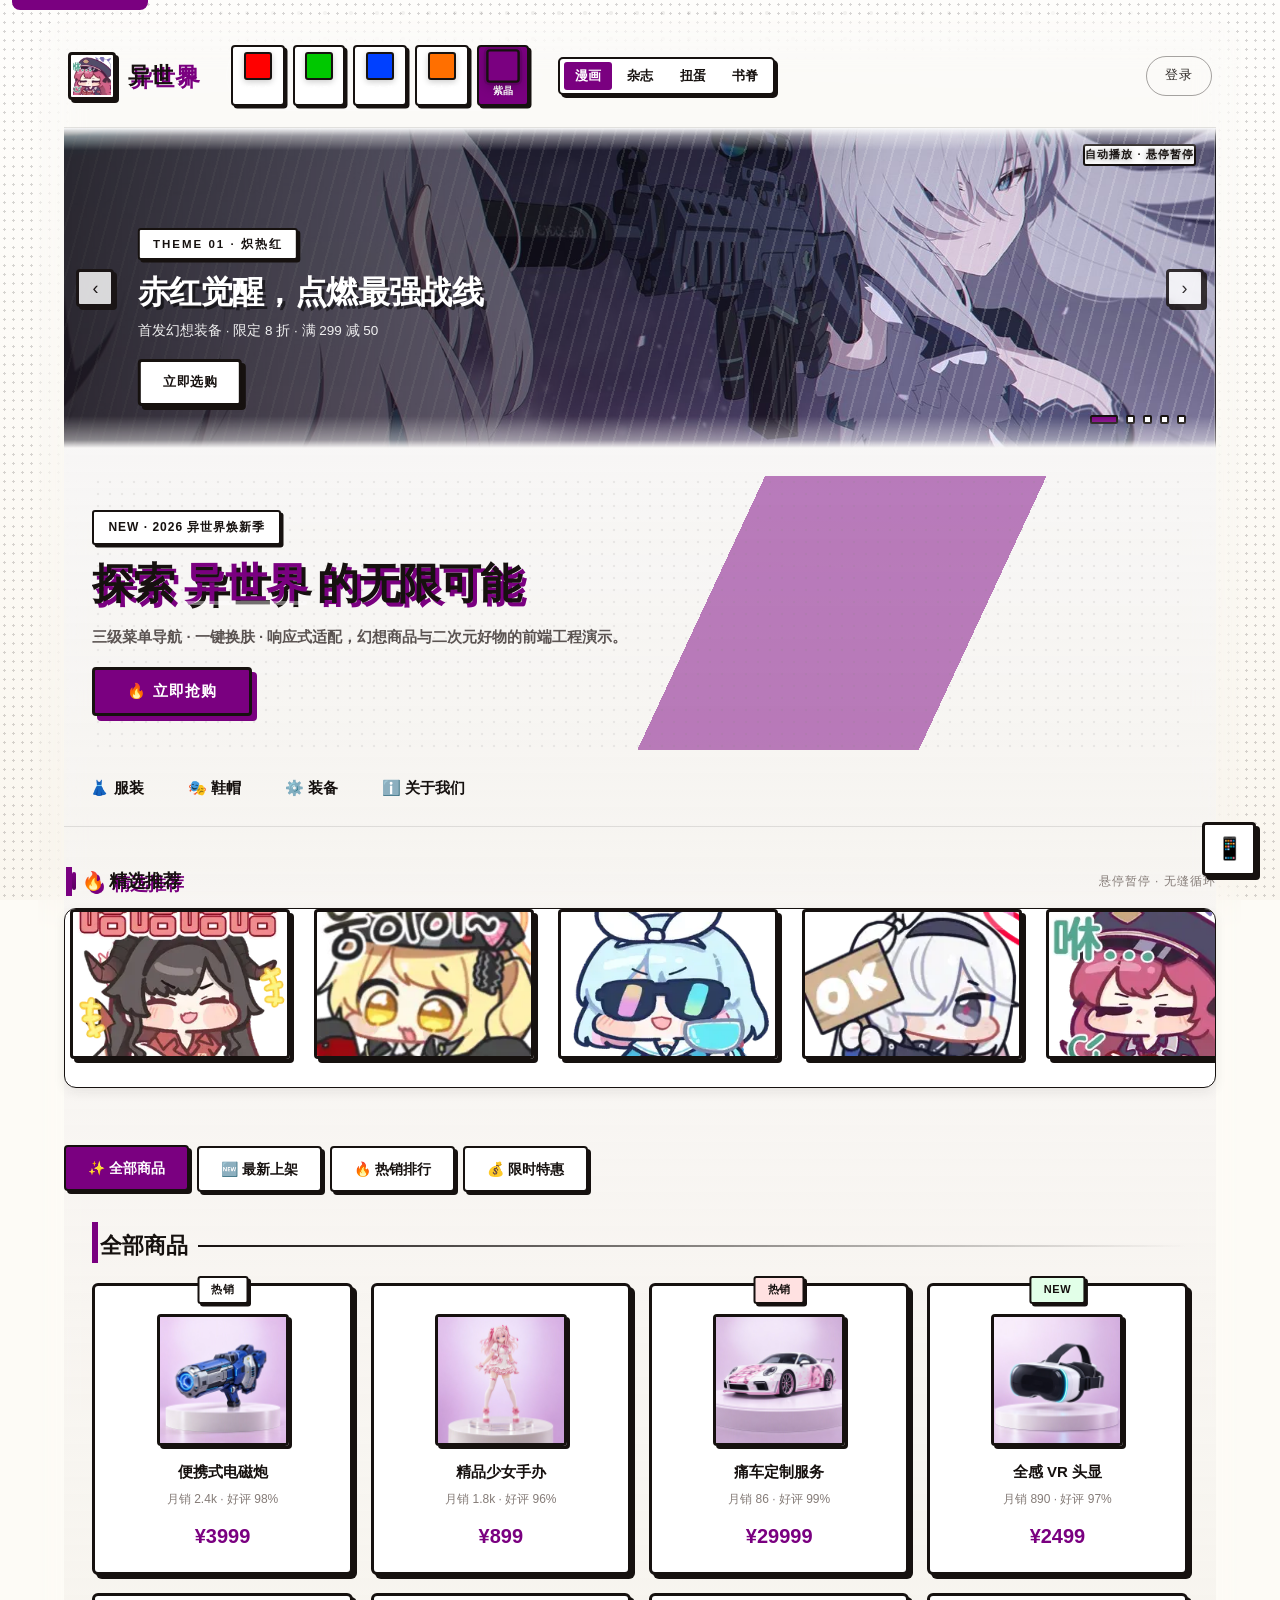
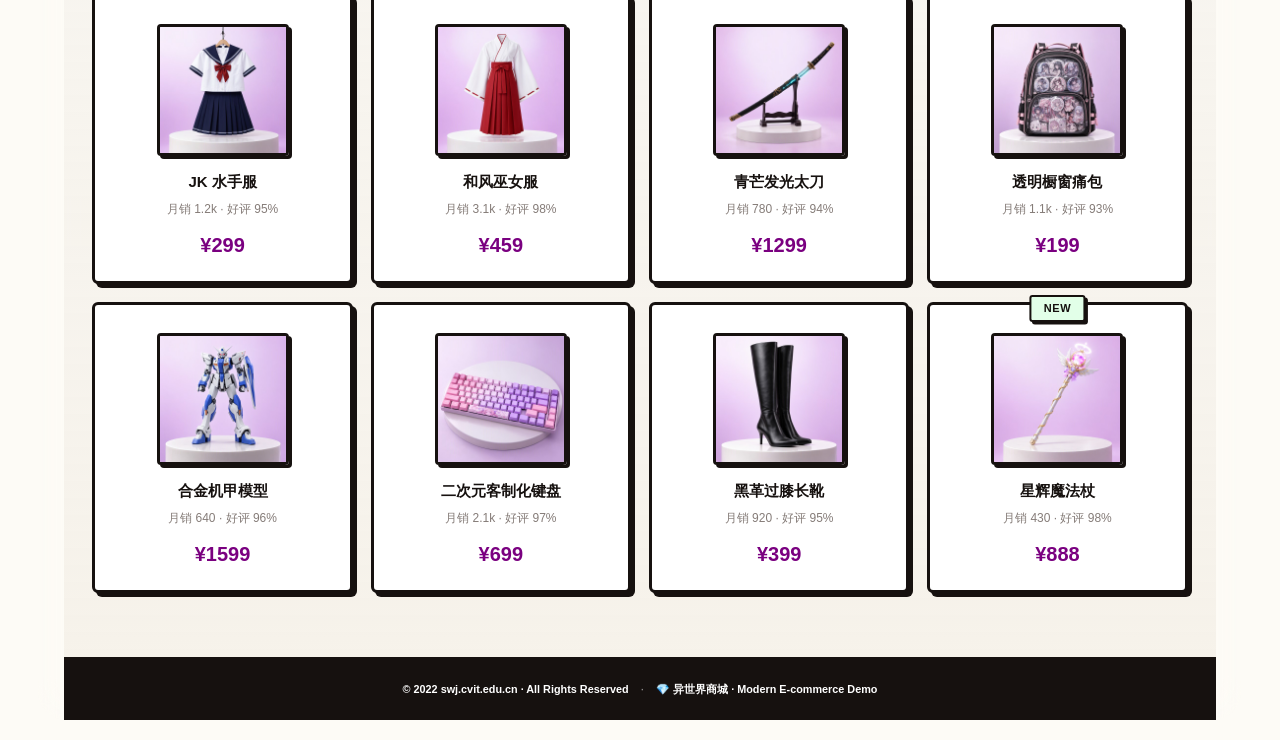
==== index.html @ fafec06d "fix: HTML 缓存导致改了 CSS 也看不到变化 + 书脊文字被 text-fill-color 压成白色 两个问题叠在一起，表现为「刷新了没有任何变化」：  1) 缓存：StaticFiles" ====
<!DOCTYPE html>
<html lang="zh-CN">
<head>
    <meta charset="UTF-8">
    <meta name="viewport" content="width=device-width, initial-scale=1.0">
    <meta name="description" content="异世界商城 — 二次元幻想装备、手办周边与数码好物一站式浏览，支持一键换肤">
    <title>异世界商城 MODERN · 主题演示</title>
    <link rel="icon" href="favicon.svg" type="image/svg+xml">
    <link rel="stylesheet" href="css/style.css?v=20261104j">
    <link rel="stylesheet" href="css/modal.css?v=20261104j">
    <link rel="stylesheet" href="css/orders.css?v=1">
    <link rel="stylesheet" href="css/banner.css?v=20261104j">
    <!-- 三套并行视觉风格（通过 body.visual-* 切换，互不干扰） -->
    <link rel="stylesheet" href="css/visual-manga.css?v=20261104j">
    <!-- 增量层：消解分层，把各区块铺进同一张连续画布 -->
    <link rel="stylesheet" href="css/visual-flow.css?v=20261104j">
    <!-- 第四套：编辑排版·打破网格（须在通用层之后，自行接管编排） -->
    <link rel="stylesheet" href="css/visual-editorial.css?v=20261104j">
    <!-- 第五套：扭蛋商店（塑料+金属材质，最后加载） -->
    <link rel="stylesheet" href="css/visual-gacha.css?v=20261104j">
    <link rel="stylesheet" href="css/visual-spine.css?v=20261104j">
</head>
<body class="visual-manga">

    <a class="skip-link" href="#mainContent">跳到主要内容</a>


    <div class="bg-decor">
        <span class="blob blob-1"></span>
        <span class="blob blob-2"></span>
        <span class="blob blob-3"></span>
    </div>

    <div class="container" id="mainContainer">
        <header class="header">
            <div class="brand">
                <img class="logo" src="img/purple.webp" alt="商城 Logo" width="48" height="48" loading="eager">
                <span class="brand-name">异世<span class="brand-accent">界</span></span>
            </div>
            <nav aria-label="主题切换">
                <ul class="theme-tabs" role="tablist">
                    <li class="theme-tab" data-theme="red"    data-logo="red.webp"    title="红色主题" role="tab" aria-selected="false"><span class="swatch red" aria-hidden="true"></span><span class="label">炽热红</span></li>
                    <li class="theme-tab" data-theme="green"  data-logo="green.webp"  title="绿色主题" role="tab" aria-selected="false"><span class="swatch green" aria-hidden="true"></span><span class="label">森绿</span></li>
                    <li class="theme-tab" data-theme="blue"   data-logo="blue.webp"   title="蓝色主题" role="tab" aria-selected="false"><span class="swatch blue" aria-hidden="true"></span><span class="label">深空蓝</span></li>
                    <li class="theme-tab" data-theme="orange" data-logo="orange.webp" title="橙色主题" role="tab" aria-selected="false"><span class="swatch orange" aria-hidden="true"></span><span class="label">活力橙</span></li>
                    <li class="theme-tab active" data-theme="purple" data-logo="purple.webp" title="紫色主题" role="tab" aria-selected="true"><span class="swatch purple" aria-hidden="true"></span><span class="label">紫晶</span></li>
                </ul>
            </nav>
            <!-- 视觉风格切换（漫画 / 和风 / 手帐 / 编辑排版） -->
            <div class="visual-switch" role="group" aria-label="视觉风格切换">
                <button type="button" class="visual-btn active" data-visual="manga" title="漫画分镜风格">漫画</button>
                <button type="button" class="visual-btn" data-visual="editorial" title="编辑排版·打破网格风格">杂志</button>
                <button type="button" class="visual-btn" data-visual="gacha" title="扭蛋商店风格">扭蛋</button>
                <button type="button" class="visual-btn" data-visual="spine" title="书脊长卷 · 结构排版风格">书脊</button>
            </div>
            <!-- 账户区：未登录显示「登录」，登录后显示用户名 + 登出 -->
            <div class="user-area" id="userArea">
                <a href="login.html" class="user-entry" id="userEntry">登录</a>
            </div>
        </header>



        <main class="main-content" id="mainContent">

        <!-- 主题 Banner 轮播（位于主导航上方） -->
        <section class="banner-carousel" id="bannerCarousel" aria-roledescription="carousel"
                 aria-label="主题推荐轮播" tabindex="0">
            <div class="banner-viewport">
                <ul class="banner-track" id="bannerTrack">
                    <li class="banner-slide" data-color="#e11d48">
                        <img class="banner-img" src="img/banner-red.jpg" alt="炽热红主题推荐" fetchpriority="high" decoding="sync">
                        <div class="banner-copy">
                            <span class="banner-tag">THEME 01 · 炽热红</span>
                            <h2 class="banner-title">赤红觉醒，点燃最强战线</h2>
                            <p class="banner-text">首发幻想装备 · 限定 8 折 · 满 299 减 50</p>
                            <a class="banner-cta" href="#productArea">立即选购</a>
                        </div>
                    </li>
                    <li class="banner-slide" data-color="#16a34a">
                        <img class="banner-img" src="img/banner-green.jpg" alt="森绿主题推荐">
                        <div class="banner-copy">
                            <span class="banner-tag">THEME 02 · 森绿</span>
                            <h2 class="banner-title">森之契约，与精灵共赴秘境</h2>
                            <p class="banner-text">和风衣装与精灵长弓 · 低至 7 折</p>
                            <a class="banner-cta" href="#productArea">立即选购</a>
                        </div>
                    </li>
                    <li class="banner-slide" data-color="#2563eb">
                        <img class="banner-img" src="img/banner-blue.jpg" alt="深空蓝主题推荐">
                        <div class="banner-copy">
                            <span class="banner-tag">THEME 03 · 深空蓝</span>
                            <h2 class="banner-title">深空跃迁，装备你的第一台电磁炮</h2>
                            <p class="banner-text">科幻装备 / 全息终端 · 满 1000 减 100</p>
                            <a class="banner-cta" href="#productArea">立即选购</a>
                        </div>
                    </li>
                    <li class="banner-slide" data-color="#ea580c">
                        <img class="banner-img" src="img/banner-orange.jpg" alt="活力橙主题推荐">
                        <div class="banner-copy">
                            <span class="banner-tag">THEME 04 · 活力橙</span>
                            <h2 class="banner-title">橙光突袭，疾风战靴已就位</h2>
                            <p class="banner-text">战靴与配饰第二件半价 · 会员再享 9 折</p>
                            <a class="banner-cta" href="#productArea">立即选购</a>
                        </div>
                    </li>
                    <li class="banner-slide" data-color="#7c3aed">
                        <img class="banner-img" src="img/banner-purple.jpg" alt="紫晶主题推荐">
                        <div class="banner-copy">
                            <span class="banner-tag">THEME 05 · 紫晶</span>
                            <h2 class="banner-title">紫晶结界，夜行者的终极收藏</h2>
                            <p class="banner-text">限定手办与痛车 · 会员 9 折 · 积分翻倍</p>
                            <a class="banner-cta" href="#productArea">立即选购</a>
                        </div>
                    </li>
                </ul>
            </div>
            <button class="banner-arrow banner-prev" type="button" aria-label="上一张">‹</button>
            <button class="banner-arrow banner-next" type="button" aria-label="下一张">›</button>
            <div class="banner-dots" id="bannerDots" role="tablist" aria-label="选择轮播图"></div>
            <div class="banner-hint">自动播放 · 悬停暂停</div>
        </section>
            <section class="hero">
                <div class="hero-inner">
                    <p class="hero-tag">NEW · 2026 异世界焕新季</p>
                    <h1 class="hero-title">探索 <span class="hero-highlight">异世界</span> 的无限可能</h1>
                    <p class="hero-desc">三级菜单导航 · 一键换肤 · 响应式适配，幻想商品与二次元好物的前端工程演示。</p>
                    <button id="heroBuyBtn" class="hero-cta">🔥 立即抢购</button>
                </div>
                <div class="hero-orb" aria-hidden="true"></div>
            </section>

        <nav class="nav" aria-label="主导航">
            <button class="hamburger" aria-label="打开菜单" aria-expanded="false">
                <span></span><span></span><span></span>
            </button>
            <ul class="nav-menu">
                <li class="nav-item"><a href="#" class="nav-link">👗 服装</a>
                    <ul class="submenu">
                        <li class="has-sub"><a href="#">制服</a>
                            <ul class="submenu submenu-level2">
                                <li><a href="#">水手服</a></li>
                                <li><a href="#">巫女服</a></li>
                                <li><a href="#">女仆装</a></li>
                            </ul>
                        </li>
                        <li class="has-sub"><a href="#">和风</a>
                            <ul class="submenu submenu-level2">
                                <li><a href="#">羽织</a></li>
                                <li><a href="#">袴</a></li>
                                <li><a href="#">浴衣</a></li>
                            </ul>
                        </li>
                        <li><a href="#">幻想衣装</a></li>
                    </ul>
                </li>
                <li class="nav-item"><a href="#" class="nav-link">🎭 鞋帽</a>
                    <ul class="submenu">
                        <li class="has-sub"><a href="#">战靴</a>
                            <ul class="submenu submenu-level2">
                                <li><a href="#">过膝长靴</a></li>
                                <li><a href="#">机装靴</a></li>
                                <li><a href="#">木屐</a></li>
                            </ul>
                        </li>
                        <li class="has-sub"><a href="#">面具</a>
                            <ul class="submenu submenu-level2">
                                <li><a href="#">狐狸面具</a></li>
                                <li><a href="#">鬼面</a></li>
                            </ul>
                        </li>
                        <li><a href="#">发饰</a></li>
                    </ul>
                </li>
                <li class="nav-item"><a href="#" class="nav-link">⚙️ 装备</a>
                    <ul class="submenu">
                        <li class="has-sub"><a href="#">战斗装备</a>
                            <ul class="submenu submenu-level2">
                                <li><a href="#">电磁炮</a></li>
                                <li><a href="#">能量光剑</a></li>
                                <li><a href="#">魔法杖</a></li>
                            </ul>
                        </li>
                        <li><a href="#">终端设备</a></li>
                        <li><a href="#">收藏周边</a></li>
                    </ul>
                </li>
                <li class="nav-item"><a href="#" class="nav-link" id="aboutLink">ℹ️ 关于我们</a></li>
            </ul>
        </nav>

            <!-- 图片走马灯（水平无缝滚动 · 支持换肤变量） -->
            <section class="carousel-section" aria-label="精选推荐">
                <div class="carousel-header">
                    <h2 class="carousel-title">🔥 精选推荐</h2>
                    <div class="carousel-hint">悬停暂停 · 无缝循环</div>
                </div>
                <div class="carousel-window" id="carouselWindow">
                    <ul id="carouselList">
                        <li><img src="img/red.webp" alt="炽热红主题"></li>
                        <li><img src="img/green.webp" alt="森绿主题"></li>
                        <li><img src="img/blue.webp" alt="深空蓝主题"></li>
                        <li><img src="img/orange.webp" alt="活力橙主题"></li>
                        <li><img src="img/purple.webp" alt="紫晶主题"></li>
                    </ul>
                </div>
            </section>

            <section class="filter-bar" id="productArea" aria-label="商品筛选">
                <ul class="content-tabs" role="tablist">
                    <li class="content-tab active" data-tab="all"      role="tab" aria-selected="true">✨ 全部商品</li>
                    <li class="content-tab" data-tab="newest"  role="tab" aria-selected="false">🆕 最新上架</li>
                    <li class="content-tab" data-tab="hot"     role="tab" aria-selected="false">🔥 热销排行</li>
                    <li class="content-tab" data-tab="sale"     role="tab" aria-selected="false">💰 限时特惠</li>
                </ul>
            </section>

            <ul class="content-panels">
                <li class="content-panel active" data-tab="all">
                    <h2>全部商品</h2>
                    <ul class="product-list">
                        <li class="product-item" data-cat="digital">
                            <span class="product-badge">热销</span>
                            <figure class="product-img"><img src="img/products/railgun.jpg" alt="便携式电磁炮" loading="lazy"></figure>
                            <h3 class="product-name">便携式电磁炮</h3>
                            <p class="product-meta">月销 2.4k · 好评 98%</p>
                            <p class="product-price"><data value="3999">¥3999</data></p>
                        </li>
                        <li class="product-item" data-cat="digital">
                            <figure class="product-img"><img src="img/products/figure.jpg" alt="精品少女手办" loading="lazy"></figure>
                            <h3 class="product-name">精品少女手办</h3>
                            <p class="product-meta">月销 1.8k · 好评 96%</p>
                            <p class="product-price"><data value="899">¥899</data></p>
                        </li>
                        <li class="product-item" data-cat="digital">
                            <span class="product-badge hot">热销</span>
                            <figure class="product-img"><img src="img/products/itasha.jpg" alt="痛车定制" loading="lazy"></figure>
                            <h3 class="product-name">痛车定制服务</h3>
                            <p class="product-meta">月销 86 · 好评 99%</p>
                            <p class="product-price"><data value="29999">¥29999</data></p>
                        </li>
                        <li class="product-item" data-cat="digital">
                            <span class="product-badge new">NEW</span>
                            <figure class="product-img"><img src="img/products/vr_headset.jpg" alt="全感VR头显" loading="lazy"></figure>
                            <h3 class="product-name">全感 VR 头显</h3>
                            <p class="product-meta">月销 890 · 好评 97%</p>
                            <p class="product-price"><data value="2499">¥2499</data></p>
                        </li>
                        <li class="product-item" data-cat="clothes">
                            <figure class="product-img"><img src="img/products/jk_uniform.jpg" alt="JK水手服" loading="lazy"></figure>
                            <h3 class="product-name">JK 水手服</h3>
                            <p class="product-meta">月销 1.2k · 好评 95%</p>
                            <p class="product-price"><data value="299">¥299</data></p>
                        </li>
                        <li class="product-item" data-cat="clothes">
                            <figure class="product-img"><img src="img/products/miko_outfit.jpg" alt="和风巫女服" loading="lazy"></figure>
                            <h3 class="product-name">和风巫女服</h3>
                            <p class="product-meta">月销 3.1k · 好评 98%</p>
                            <p class="product-price"><data value="459">¥459</data></p>
                        </li>
                        <li class="product-item" data-cat="digital">
                            <figure class="product-img"><img src="img/products/katana.jpg" alt="青芒发光太刀" loading="lazy"></figure>
                            <h3 class="product-name">青芒发光太刀</h3>
                            <p class="product-meta">月销 780 · 好评 94%</p>
                            <p class="product-price"><data value="1299">¥1299</data></p>
                        </li>
                        <li class="product-item" data-cat="clothes">
                            <figure class="product-img"><img src="img/products/itabag.jpg" alt="透明橱窗痛包" loading="lazy"></figure>
                            <h3 class="product-name">透明橱窗痛包</h3>
                            <p class="product-meta">月销 1.1k · 好评 93%</p>
                            <p class="product-price"><data value="199">¥199</data></p>
                        </li>
                        <li class="product-item" data-cat="digital">
                            <figure class="product-img"><img src="img/products/mecha.jpg" alt="合金机甲模型" loading="lazy"></figure>
                            <h3 class="product-name">合金机甲模型</h3>
                            <p class="product-meta">月销 640 · 好评 96%</p>
                            <p class="product-price"><data value="1599">¥1599</data></p>
                        </li>
                        <li class="product-item" data-cat="digital">
                            <figure class="product-img"><img src="img/products/keyboard.jpg" alt="二次元客制化键盘" loading="lazy"></figure>
                            <h3 class="product-name">二次元客制化键盘</h3>
                            <p class="product-meta">月销 2.1k · 好评 97%</p>
                            <p class="product-price"><data value="699">¥699</data></p>
                        </li>
                        <li class="product-item" data-cat="shoes">
                            <figure class="product-img"><img src="img/products/knee_boots.jpg" alt="黑革过膝长靴" loading="lazy"></figure>
                            <h3 class="product-name">黑革过膝长靴</h3>
                            <p class="product-meta">月销 920 · 好评 95%</p>
                            <p class="product-price"><data value="399">¥399</data></p>
                        </li>
                        <li class="product-item" data-cat="digital">
                            <span class="product-badge new">NEW</span>
                            <figure class="product-img"><img src="img/products/magic_staff.jpg" alt="星辉魔法杖" loading="lazy"></figure>
                            <h3 class="product-name">星辉魔法杖</h3>
                            <p class="product-meta">月销 430 · 好评 98%</p>
                            <p class="product-price"><data value="888">¥888</data></p>
                        </li>
                    </ul>
                </li>

                <li class="content-panel" data-tab="newest">
                    <h2>🆕 最新上架</h2>
                    <ul class="product-list">
                        <li class="product-item" data-cat="digital">
                            <span class="product-badge new">NEW</span>
                            <figure class="product-img"><img src="img/products/hologram.jpg" alt="全息投影终端" loading="lazy"></figure>
                            <h3 class="product-name">全息投影终端</h3>
                            <p class="product-meta">上架 2 天</p>
                            <p class="product-price"><data value="1899">¥1899</data></p>
                        </li>
                        <li class="product-item" data-cat="digital">
                            <span class="product-badge new">NEW</span>
                            <figure class="product-img"><img src="img/products/nendoroid.jpg" alt="Q版粘土人" loading="lazy"></figure>
                            <h3 class="product-name">Q 版粘土人</h3>
                            <p class="product-meta">上架 3 天</p>
                            <p class="product-price"><data value="459">¥459</data></p>
                        </li>
                        <li class="product-item" data-cat="digital">
                            <span class="product-badge new">NEW</span>
                            <figure class="product-img"><img src="img/products/drone.jpg" alt="侦察无人机" loading="lazy"></figure>
                            <h3 class="product-name">侦察无人机</h3>
                            <p class="product-meta">上架 5 天</p>
                            <p class="product-price"><data value="2199">¥2199</data></p>
                        </li>
                        <li class="product-item" data-cat="clothes">
                            <span class="product-badge new">NEW</span>
                            <figure class="product-img"><img src="img/products/cosplay_cape.jpg" alt="夜行者奇幻披风" loading="lazy"></figure>
                            <h3 class="product-name">夜行者奇幻披风</h3>
                            <p class="product-meta">上架 1 周</p>
                            <p class="product-price"><data value="529">¥529</data></p>
                        </li>
                    </ul>
                </li>

                <li class="content-panel" data-tab="hot">
                    <h2>🔥 热销排行</h2>
                    <ul class="product-list">
                        <li class="product-item rank-1" data-cat="digital">
                            <span class="rank-badge">🥇</span>
                            <figure class="product-img"><img src="img/products/cat_earphone.jpg" alt="猫耳降噪耳机" loading="lazy"></figure>
                            <h3 class="product-name">猫耳降噪耳机</h3>
                            <p class="product-meta">月销 5.6k</p>
                            <p class="product-price"><data value="499">¥499</data></p>
                        </li>
                        <li class="product-item rank-2" data-cat="digital">
                            <span class="rank-badge">🥈</span>
                            <figure class="product-img"><img src="img/products/light_saber.jpg" alt="能量光剑" loading="lazy"></figure>
                            <h3 class="product-name">能量光剑</h3>
                            <p class="product-meta">月销 3.1k</p>
                            <p class="product-price"><data value="1099">¥1099</data></p>
                        </li>
                        <li class="product-item rank-3" data-cat="clothes">
                            <span class="rank-badge">🥉</span>
                            <figure class="product-img"><img src="img/products/maid_outfit.jpg" alt="经典女仆装" loading="lazy"></figure>
                            <h3 class="product-name">经典女仆装</h3>
                            <p class="product-meta">月销 2.4k</p>
                            <p class="product-price"><data value="329">¥329</data></p>
                        </li>
                    </ul>
                </li>

                <li class="content-panel" data-tab="sale">
                    <h2>💰 限时特惠</h2>
                    <ul class="product-list">
                        <li class="product-item on-sale" data-cat="clothes">
                            <span class="product-badge sale">−40%</span>
                            <figure class="product-img"><img src="img/products/haori.jpg" alt="樱花纹和风羽织" loading="lazy"></figure>
                            <h3 class="product-name">樱花纹和风羽织</h3>
                            <p class="product-meta">原价 ¥518</p>
                            <p class="product-price"><data value="299">¥299</data></p>
                        </li>
                        <li class="product-item on-sale" data-cat="shoes">
                            <span class="product-badge sale">−50%</span>
                            <figure class="product-img"><img src="img/products/fox_mask.jpg" alt="朱纹狐狸面具" loading="lazy"></figure>
                            <h3 class="product-name">朱纹狐狸面具</h3>
                            <p class="product-meta">原价 ¥258</p>
                            <p class="product-price"><data value="129">¥129</data></p>
                        </li>
                        <li class="product-item on-sale" data-cat="digital">
                            <span class="product-badge sale">−32%</span>
                            <figure class="product-img"><img src="img/products/plush.jpg" alt="狐耳毛绒玩偶" loading="lazy"></figure>
                            <h3 class="product-name">狐耳毛绒玩偶</h3>
                            <p class="product-meta">原价 ¥88</p>
                            <p class="product-price"><data value="59">¥59</data></p>
                        </li>
                        <li class="product-item on-sale" data-cat="digital">
                            <span class="product-badge sale">−38%</span>
                            <figure class="product-img"><img src="img/products/retro_console.jpg" alt="像素复古掌机" loading="lazy"></figure>
                            <h3 class="product-name">像素复古掌机</h3>
                            <p class="product-meta">原价 ¥1288</p>
                            <p class="product-price"><data value="799">¥799</data></p>
                        </li>
                    </ul>
                </li>
            </ul>
        </main>

        <footer class="footer">
            <div class="footer-inner">
                <small>© 2022 swj.cvit.edu.cn · All Rights Reserved</small>
                <span class="footer-divider">·</span>
                <small>💎 异世界商城 · Modern E-commerce Demo</small>
            </div>
        </footer>
    </div>

    <button id="debugToggle" title="切换竖屏调试" aria-label="切换竖屏">📱</button>

    <!-- 1. 主题切换确认 -->
    <div id="modal-mask-theme" class="modal-mask">
        <div class="modal">
            <div class="modal-head">
                <h3 class="modal-title">主题切换</h3>
                <button class="close-btn" data-fixed-text="×">×</button>
            </div>
            <div class="modal-content">
                <p>即将切换到 <strong id="themeNameLabel"></strong> 主题，确定继续吗？</p>
            </div>
            <div class="modal-footer">
                <button class="btn-cancel">取消</button>
                <button class="btn-confirm">确认切换</button>
            </div>
        </div>
    </div>

    <!-- 2. 走马灯大图预览 -->
    <div id="modal-mask-preview" class="modal-mask">
        <div class="modal large">
            <div class="modal-head">
                <h3 class="modal-title">图片预览</h3>
                <button class="close-btn" data-fixed-text="×">×</button>
            </div>
            <div class="modal-content">
                <img id="previewImg" class="preview-img" alt="预览">
            </div>
            <div class="modal-footer">
                <button class="btn-confirm">关闭</button>
            </div>
        </div>
    </div>

    <!-- 3. 联系我们表单 -->
    <div id="modal-mask-contact" class="modal-mask">
        <div class="modal">
            <div class="modal-head">
                <h3 class="modal-title">联系我们</h3>
                <button class="close-btn" data-fixed-text="×">×</button>
            </div>
            <div class="modal-content">
                <label>姓名
                    <input type="text" id="contactName" placeholder="请输入您的姓名" required>
                </label>
                <label>邮箱
                    <input type="email" id="contactEmail" placeholder="example@email.com" required>
                </label>
                <label>留言
                    <textarea id="contactMsg" placeholder="请描述您的需求或问题..." required></textarea>
                </label>
            </div>
            <div class="modal-footer">
                <button class="btn-cancel">取消</button>
                <button class="btn-confirm">提交留言</button>
            </div>
        </div>
    </div>

    <!-- 4. Hero 立即抢购结算 -->
    <div id="modal-mask-checkout" class="modal-mask">
        <div class="modal checkout-modal">
            <div class="modal-head">
                <h3 class="modal-title">结算</h3>
                <button class="close-btn" data-fixed-text="×">×</button>
            </div>
            <div class="modal-content">
                <!-- 结算商品（由 JS 填入） -->
                <div class="ck-item" id="ckItem">
                    <img id="ckItemImg" src="" alt="" width="72" height="72">
                    <div class="ck-item-info">
                        <span class="ck-item-name" id="ckItemName">请选择商品</span>
                        <span class="ck-item-price" id="ckItemPrice"></span>
                    </div>
                </div>

                <label>购买数量
                    <span class="qty-row">
                        <button type="button" class="qty-btn" id="qtyMinus" aria-label="减少数量">−</button>
                        <input type="number" id="ckQty" value="1" min="1" max="99" inputmode="numeric">
                        <button type="button" class="qty-btn" id="qtyPlus" aria-label="增加数量">+</button>
                    </span>
                </label>
                <label>收货地址
                    <input type="text" id="ckAddr" placeholder="请填写完整收货地址" required maxlength="200">
                </label>
                <label>联系电话
                    <input type="tel" id="ckPhone" placeholder="请输入手机号码" required maxlength="30">
                </label>

                <div class="ck-total">
                    <span>合计</span>
                    <strong id="ckTotal">¥0</strong>
                </div>
                <p class="ck-error" id="ckError" role="alert" aria-live="polite"></p>
            </div>
            <div class="modal-footer">
                <button class="btn-cancel">取消</button>
                <button class="btn-confirm" id="ckSubmit">提交订单</button>
            </div>
        </div>
    </div>

    <script src="js/mulModal.base.js?v=20261104j"></script>
    <script src="js/banner-carousel.js?v=20261104j"></script>
    <script src="js/orders.js?v=1" defer></script>
    <script src="js/main.js?v=20261104j" defer></script>

</body>
</html>
---- css/style.css ----
*, *::before, *::after {
    margin: 0;
    padding: 0;
    box-sizing: border-box;
}

:root {
    --theme-color: #7A0080;
    --theme-color-dark: #5a0060;
    --theme-color-light: #a039a6;
    --theme-color-glow: rgba(122, 0, 128, 0.45);

    --radius-xs: 4px;
    --radius-sm: 8px;
    --radius-md: 12px;
    --radius-lg: 18px;
    --radius-xl: 28px;
    --radius-pill: 999px;

    --shadow-xs: 0 1px 3px rgba(0, 0, 0, 0.06);
    --shadow-sm: 0 4px 12px rgba(0, 0, 0, 0.08);
    --shadow-md: 0 8px 24px rgba(0, 0, 0, 0.12);
    --shadow-lg: 0 16px 48px rgba(0, 0, 0, 0.18);
    --shadow-xl: 0 24px 64px rgba(0, 0, 0, 0.25);
    --shadow-glow: 0 0 0 3px rgba(255, 255, 255, 0.9), 0 6px 20px rgba(0, 0, 0, 0.35);

    --ease-out: cubic-bezier(0.22, 1, 0.36, 1);
    --ease-bounce: cubic-bezier(0.34, 1.56, 0.64, 1);
    --ease-spring: cubic-bezier(0.68, -0.55, 0.265, 1.55);

    --bg-page: #eef1f8;
    --bg-card: #ffffff;
    --bg-subtle: #f5f6fc;
    --text-primary: #0f1729;
    --text-secondary: #4b5573;
    --text-muted: #8b92a5;
    --border: #e3e6ef;
    --price-color: #e11d48;
    --badge-hot: #ef4444;
    --badge-new: #22c55e;
    --badge-sale: #f97316;
}

html {
    font-size: 16px;
    scroll-behavior: smooth;
}

body {
    font-family: -apple-system, BlinkMacSystemFont, "Segoe UI", "PingFang SC",
        "Hiragino Sans GB", "Microsoft YaHei", Roboto, "Helvetica Neue", Arial, sans-serif;
    background-color: var(--bg-page);
    min-height: 100vh;
    color: var(--text-primary);
    line-height: 1.6;
    -webkit-font-smoothing: antialiased;
    -moz-osx-font-smoothing: grayscale;
    position: relative;
    overflow-x: hidden;
}

.bg-decor {
    position: fixed;
    inset: 0;
    pointer-events: none;
    z-index: 0;
    overflow: hidden;
}

.blob {
    position: absolute;
    border-radius: 50%;
    filter: blur(80px);
    opacity: 0.35;
    animation: float-blob 18s ease-in-out infinite;
}

.blob-1 {
    width: 520px;
    height: 520px;
    background: radial-gradient(circle, var(--theme-color), transparent 70%);
    top: -160px;
    left: -120px;
    animation-delay: 0s;
}

.blob-2 {
    width: 440px;
    height: 440px;
    background: radial-gradient(circle, var(--theme-color-light), transparent 70%);
    bottom: -120px;
    right: -80px;
    animation-delay: -6s;
}

.blob-3 {
    width: 320px;
    height: 320px;
    background: radial-gradient(circle, var(--theme-color-dark), transparent 70%);
    top: 45%;
    left: 50%;
    transform: translate(-50%, -50%);
    animation-delay: -12s;
}

@keyframes float-blob {
    0%, 100% { transform: translate(0, 0) scale(1); }
    33%      { transform: translate(40px, -30px) scale(1.08); }
    66%      { transform: translate(-30px, 40px) scale(0.95); }
}

::-webkit-scrollbar {
    width: 8px;
    height: 8px;
}
::-webkit-scrollbar-track {
    background: transparent;
}
::-webkit-scrollbar-thumb {
    background: rgba(0, 0, 0, 0.18);
    border-radius: var(--radius-pill);
    border: 2px solid transparent;
    background-clip: padding-box;
}
::-webkit-scrollbar-thumb:hover {
    background: rgba(0, 0, 0, 0.32);
    background-clip: padding-box;
    border: 2px solid transparent;
}

.container {
    position: relative;
    z-index: 1;
    width: min(94%, 1240px);
    margin: 20px auto;
    border-radius: var(--radius-xl);
    background-color: var(--bg-card);
    backdrop-filter: blur(20px);
    box-shadow: var(--shadow-xl);
    overflow: visible;
    min-height: calc(100vh - 40px);
    display: flex;
    flex-direction: column;
    border: 1px solid rgba(255, 255, 255, 0.6);
}

.header, .nav, .footer {
    transition: background-color 0.35s var(--ease-out);
}

.header {
    display: flex;
    justify-content: space-between;
    align-items: center;
    padding: 14px 28px;
    gap: 20px;
    background: linear-gradient(135deg, var(--theme-color) 0%, var(--theme-color-dark) 100%);
    color: white;
    box-shadow: 0 2px 20px rgba(0, 0, 0, 0.18);
    position: relative;
    z-index: 5;
    border-radius: var(--radius-xl) var(--radius-xl) 0 0;
    overflow: hidden;
}

.brand {
    display: flex;
    align-items: center;
    gap: 12px;
}

.logo {
    height: 48px;
    width: 48px;
    border-radius: var(--radius-sm);
    object-fit: cover;
    box-shadow: 0 3px 12px rgba(0, 0, 0, 0.3), inset 0 0 0 2px rgba(255, 255, 255, 0.3);
    background: #fff;
    padding: 2px;
}

.brand-name {
    font-size: 22px;
    font-weight: 800;
    letter-spacing: -0.5px;
    color: #fff;
}

.brand-accent {
    background: linear-gradient(90deg, #fff, rgba(255, 255, 255, 0.65));
    -webkit-background-clip: text;
    background-clip: text;
    -webkit-text-fill-color: transparent;
    padding-left: 2px;
}

.theme-tabs {
    list-style: none;
    display: flex;
    gap: 8px;
    align-items: center;
    padding: 4px;
    background: rgba(255, 255, 255, 0.12);
    border-radius: var(--radius-pill);
    border: 1px solid rgba(255, 255, 255, 0.18);
}

.theme-tab {
    cursor: pointer;
    display: flex;
    flex-direction: column;
    align-items: center;
    gap: 3px;
    padding: 5px 10px;
    border-radius: var(--radius-pill);
    transition: all 0.25s var(--ease-out);
    user-select: none;
}

.theme-tab .swatch {
    width: 28px;
    height: 28px;
    border: 2px solid rgba(255, 255, 255, 0.5);
    border-radius: 50%;
    transition: all 0.3s var(--ease-bounce);
    box-shadow: 0 2px 6px rgba(0, 0, 0, 0.2);
}

.theme-tab .label {
    font-size: 10px;
    color: rgba(255, 255, 255, 0.75);
    font-weight: 600;
    white-space: nowrap;
}

.theme-tab:hover {
    background: rgba(255, 255, 255, 0.15);
}

.theme-tab:hover .swatch {
    transform: scale(1.15);
}

.theme-tab.active {
    background: rgba(255, 255, 255, 0.95);
    box-shadow: 0 4px 12px rgba(0, 0, 0, 0.2);
}

.theme-tab.active .swatch {
    transform: scale(1.2);
    border-color: transparent;
    box-shadow: 0 0 0 2px rgba(0, 0, 0, 0.1), 0 3px 10px rgba(0, 0, 0, 0.25);
}

.theme-tab.active .label {
    color: var(--theme-color-dark);
}

.red    { background-color: #ff0000; }
.green  { background-color: #00c800; }
.blue   { background-color: #0040ff; }
.orange { background-color: #ff6f00; }
.purple { background-color: #7A0080; }

.nav {
    padding: 0 28px;
    background: linear-gradient(180deg, rgba(0, 0, 0, 0.04), transparent);
    backdrop-filter: blur(14px);
    border-bottom: 1px solid var(--border);
    background-color: rgba(255, 255, 255, 0.92);
    position: sticky;
    top: 0;
    z-index: 50;
}

.hamburger {
    display: none;
    background: none;
    border: none;
    cursor: pointer;
    padding: 14px 0;
    flex-direction: column;
    gap: 5px;
}

.hamburger.active {
    background: var(--theme-color-dark);
    border-radius: 12px;
    padding: 12px 14px;
    box-shadow: 0 4px 14px rgba(0, 0, 0, 0.25);
}

.hamburger span {
    display: block;
    width: 26px;
    height: 3px;
    background-color: var(--theme-color);
    border-radius: 2px;
    transition: all 0.35s var(--ease-out);
}

.hamburger.active span:nth-child(1) {
    transform: translateY(8px) rotate(45deg);
    background-color: #fff;
}
.hamburger.active span:nth-child(2) {
    opacity: 0;
}
.hamburger.active span:nth-child(3) {
    transform: translateY(-8px) rotate(-45deg);
    background-color: #fff;
}

.nav-menu {
    list-style: none;
    display: flex;
    gap: 0;
}

.nav-item {
    position: relative;
}

.nav-link {
    display: block;
    padding: 16px 22px;
    text-decoration: none;
    color: var(--text-secondary);
    font-size: 15px;
    font-weight: 600;
    transition: color 0.25s ease, background-color 0.25s ease;
    position: relative;
}

.nav-link::after {
    content: "";
    position: absolute;
    left: 50%;
    bottom: 0;
    width: 0;
    height: 3px;
    background: linear-gradient(90deg, var(--theme-color), var(--theme-color-light));
    transform: translateX(-50%);
    transition: width 0.35s var(--ease-out);
    border-radius: 3px;
}

.nav-link:hover {
    color: var(--theme-color-dark);
    background: linear-gradient(180deg, rgba(122, 0, 128, 0.05), transparent);
}

.nav-link:hover::after {
    width: 60%;
}

.submenu {
    position: absolute;
    top: 100%;
    left: 0;
    list-style: none;
    min-width: 190px;
    background: var(--bg-card);
    border-radius: var(--radius-md);
    box-shadow: var(--shadow-lg);
    opacity: 0;
    visibility: hidden;
    transform: translateY(-12px) scale(0.96);
    transition: opacity 0.3s var(--ease-out), transform 0.3s var(--ease-spring), visibility 0.3s;
    z-index: 100;
    overflow: visible;
    border: 1px solid var(--border);
    padding: 6px;
    padding-top: 10px;
}

/* 透明桥接区：跨越导航项与子菜单之间的空隙，确保鼠标移动时 hover 不断开 */
.submenu::after {
    content: "";
    position: absolute;
    top: -10px;
    left: 0;
    right: 0;
    height: 10px;
}

.submenu::before {
    content: "";
    position: absolute;
    top: -6px;
    left: 22px;
    width: 12px;
    height: 12px;
    background: var(--bg-card);
    border-left: 1px solid var(--border);
    border-top: 1px solid var(--border);
    transform: rotate(45deg);
}

.submenu li {
    position: relative;
}

.submenu li a {
    display: block;
    padding: 10px 16px;
    text-decoration: none;
    color: var(--text-secondary);
    font-size: 14px;
    font-weight: 500;
    transition: all 0.22s var(--ease-out);
    border-radius: var(--radius-sm);
    margin: 2px 0;
}

.submenu li a:hover {
    background: linear-gradient(90deg, var(--theme-color), var(--theme-color-light));
    color: #fff;
    padding-left: 22px;
    box-shadow: 0 2px 8px rgba(122, 0, 128, 0.3);
}

.has-sub > a::after {
    content: "›";
    float: right;
    font-size: 16px;
    opacity: 0.6;
    line-height: 1;
    transition: transform 0.25s ease;
}

.nav-item:hover > .submenu {
    opacity: 1;
    visibility: visible;
    transform: translateY(0) scale(1);
}

.submenu .submenu-level2 {
    top: -6px;
    left: calc(100% + 8px);
    transform: translateX(-12px) scale(0.96);
}

.submenu .submenu-level2::before {
    top: 16px;
    left: -6px;
    border-left: none;
    border-top: none;
    border-right: 1px solid var(--border);
    border-bottom: 1px solid var(--border);
}

.submenu .has-sub:hover > .submenu-level2 {
    opacity: 1;
    visibility: visible;
    transform: translateX(0) scale(1);
}

.main-content {
    flex: 1;
    display: flex;
    flex-direction: column;
    background: linear-gradient(180deg, rgba(245, 246, 252, 0.5) 0%, var(--bg-subtle) 100%);
}

.hero {
    position: relative;
    padding: 48px 36px;
    margin: 28px 28px 0;
    border-radius: var(--radius-lg);
    overflow: hidden;
    background: linear-gradient(135deg,
        var(--theme-color-dark) 0%,
        var(--theme-color) 50%,
        var(--theme-color-light) 100%);
    box-shadow: 0 12px 40px var(--theme-color-glow);
    color: #fff;
    isolation: isolate;
}

.hero::before {
    content: "";
    position: absolute;
    inset: 0;
    background-image:
        radial-gradient(circle at 20% 30%, rgba(255, 255, 255, 0.15) 0%, transparent 45%),
        radial-gradient(circle at 80% 70%, rgba(255, 255, 255, 0.1) 0%, transparent 40%);
    z-index: -1;
}

.hero-inner {
    position: relative;
    z-index: 2;
    max-width: 68%;
}

.hero-tag {
    display: inline-block;
    padding: 6px 14px;
    background: rgba(255, 255, 255, 0.2);
    border-radius: var(--radius-pill);
    font-size: 12px;
    font-weight: 700;
    letter-spacing: 1px;
    margin-bottom: 14px;
    border: 1px solid rgba(255, 255, 255, 0.3);
    backdrop-filter: blur(8px);
}

.hero-title {
    font-size: clamp(26px, 4vw, 42px);
    font-weight: 800;
    line-height: 1.2;
    letter-spacing: -0.5px;
    margin-bottom: 14px;
    text-shadow: 0 2px 10px rgba(0, 0, 0, 0.15);
}

.hero-highlight {
    background: linear-gradient(90deg, #fff5a0, #ffffff);
    -webkit-background-clip: text;
    background-clip: text;
    -webkit-text-fill-color: transparent;
    position: relative;
}

.hero-highlight::after {
    content: "";
    position: absolute;
    left: 0;
    bottom: 2px;
    width: 100%;
    height: 4px;
    background: rgba(255, 255, 255, 0.4);
    border-radius: 2px;
}

.hero-desc {
    font-size: 15px;
    opacity: 0.9;
    line-height: 1.7;
}

.hero-cta {
    margin-top: 18px;
    padding: 12px 32px;
    font-size: 15px;
    font-weight: 700;
    color: #fff;
    background: linear-gradient(135deg, var(--theme-color, #7A0080), var(--theme-color-dark, #5a0060));
    border: none;
    border-radius: 50px;
    cursor: pointer;
    box-shadow: 0 4px 16px rgba(122, 0, 128, 0.35);
    transition: transform 0.2s ease, box-shadow 0.25s ease;
    letter-spacing: 1px;
}

.hero-cta:hover {
    transform: translateY(-2px);
    box-shadow: 0 8px 24px rgba(122, 0, 128, 0.45);
}

.hero-cta:active {
    transform: scale(0.96);
}

.hero-orb {
    position: absolute;
    right: -40px;
    top: 50%;
    transform: translateY(-50%);
    width: 280px;
    height: 280px;
    border-radius: 50%;
    background: radial-gradient(circle at 30% 30%, rgba(255, 255, 255, 0.4), rgba(255, 255, 255, 0.05) 60%, transparent 75%);
    box-shadow: inset 0 0 60px rgba(255, 255, 255, 0.2);
    animation: orb-pulse 4s ease-in-out infinite;
    z-index: 1;
}

@keyframes orb-pulse {
    0%, 100% { transform: translateY(-50%) scale(1); opacity: 0.8; }
    50%      { transform: translateY(-50%) scale(1.08); opacity: 1; }
}

.filter-bar {
    padding: 0 28px;
    margin-top: 24px;
}

.content-tabs {
    list-style: none;
    display: flex;
    gap: 6px;
    padding: 6px;
    background: rgba(0, 0, 0, 0.04);
    border-radius: var(--radius-pill);
    width: fit-content;
    border: 1px solid rgba(0, 0, 0, 0.06);
}

.content-tab {
    padding: 10px 22px;
    cursor: pointer;
    font-size: 14px;
    font-weight: 600;
    color: var(--text-secondary);
    border-radius: var(--radius-pill);
    transition: all 0.3s var(--ease-out);
    user-select: none;
    white-space: nowrap;
    position: relative;
}

.content-tab:hover {
    color: var(--theme-color-dark);
    background: rgba(122, 0, 128, 0.06);
}

.content-tab.active {
    color: #fff;
    background: linear-gradient(135deg, var(--theme-color), var(--theme-color-light));
    box-shadow: 0 4px 16px var(--theme-color-glow);
    transform: translateY(-1px);
}

.content-panels {
    list-style: none;
    padding: 24px 28px 36px;
    flex: 1;
}

.content-panel {
    display: none;
    animation: panel-in 0.4s var(--ease-out);
}

.content-panel.active {
    display: block;
}

@keyframes panel-in {
    from { opacity: 0; transform: translateY(14px); }
    to   { opacity: 1; transform: translateY(0); }
}

.content-panel h2 {
    font-size: 22px;
    font-weight: 700;
    color: var(--text-primary);
    margin-bottom: 20px;
    display: flex;
    align-items: center;
    gap: 10px;
}

.content-panel h2::after {
    content: "";
    flex: 1;
    height: 2px;
    background: linear-gradient(90deg, var(--border), transparent);
}

.product-list {
    list-style: none;
    display: grid;
    grid-template-columns: repeat(auto-fill, minmax(220px, 1fr));
    gap: 18px;
}

.product-item {
    position: relative;
    border-radius: var(--radius-md);
    padding: 24px 18px 20px;
    text-align: center;
    background: var(--bg-card);
    border: 1px solid var(--border);
    transition: transform 0.35s var(--ease-out), box-shadow 0.35s var(--ease-out), border-color 0.3s ease;
    cursor: pointer;
    overflow: visible;
}

.product-item::before {
    content: "";
    position: absolute;
    inset: 0;
    border-radius: inherit;
    background: linear-gradient(145deg, rgba(122, 0, 128, 0.06), transparent 50%);
    opacity: 0;
    transition: opacity 0.35s ease;
    pointer-events: none;
}

.product-item:hover {
    transform: translateY(-8px);
    box-shadow: 0 20px 48px rgba(0, 0, 0, 0.14), 0 0 0 1px var(--theme-color-light);
    border-color: transparent;
}

.product-item:hover::before {
    opacity: 1;
}

.product-item.rank-1 {
    border-color: rgba(239, 68, 68, 0.3);
    box-shadow: 0 4px 16px rgba(239, 68, 68, 0.12);
}
.product-item.rank-2 {
    border-color: rgba(148, 163, 184, 0.4);
}
.product-item.rank-3 {
    border-color: rgba(249, 115, 22, 0.3);
}

.product-item.on-sale {
    border-color: var(--badge-sale);
    background: linear-gradient(160deg, rgba(249, 115, 22, 0.05), var(--bg-card));
}

.product-badge {
    position: absolute;
    top: -10px;
    left: 50%;
    transform: translateX(-50%);
    padding: 3px 12px;
    font-size: 11px;
    font-weight: 700;
    color: #fff;
    border-radius: var(--radius-pill);
    background: var(--badge-hot);
    box-shadow: 0 3px 10px rgba(0, 0, 0, 0.2);
    letter-spacing: 0.5px;
}

.product-badge.new { background: var(--badge-new); }
.product-badge.sale { background: var(--badge-sale); }

.rank-badge {
    position: absolute;
    top: 10px;
    right: 10px;
    font-size: 22px;
    filter: drop-shadow(0 2px 4px rgba(0, 0, 0, 0.2));
}

.product-img {
    font-size: 64px;
    margin: 4px 0 14px;
    transition: transform 0.4s var(--ease-bounce);
    line-height: 1;
    display: flex;
    align-items: center;
    justify-content: center;
}

/* 二次元商品图：统一圆角 + 柔和投影，悬停时随卡片一起弹动 */
.product-img img {
    display: block;
    width: 132px;
    height: 132px;
    object-fit: cover;
    border-radius: 16px;
    box-shadow: 0 6px 18px rgba(0, 0, 0, 0.12);
    transition: box-shadow 0.35s var(--ease-out);
}

.product-item:hover .product-img img {
    box-shadow: 0 10px 26px rgba(0, 0, 0, 0.18);
}

.product-item:hover .product-img {
    transform: scale(1.08) rotate(-3deg);
}

.product-name {
    font-size: 15px;
    font-weight: 600;
    color: var(--text-primary);
    margin-bottom: 6px;
}

.product-meta {
    font-size: 12px;
    color: var(--text-muted);
    margin-bottom: 10px;
}

.product-price {
    font-size: 20px;
    font-weight: 800;
    color: var(--price-color);
}

.product-price data {
    text-decoration: none;
}

.footer {
    background: linear-gradient(135deg, var(--theme-color-dark), var(--theme-color));
    color: rgba(255, 255, 255, 0.9);
    padding: 20px 28px;
    font-size: 13px;
    text-align: center;
    border-radius: 0 0 var(--radius-xl) var(--radius-xl);
    overflow: hidden;
}

.footer-inner {
    display: flex;
    align-items: center;
    justify-content: center;
    gap: 12px;
    flex-wrap: wrap;
}

.footer-divider {
    opacity: 0.6;
}

#debugToggle {
    position: fixed;
    right: 24px;
    bottom: 24px;
    width: 54px;
    height: 54px;
    border-radius: 50%;
    border: none;
    background: linear-gradient(135deg, var(--theme-color), var(--theme-color-dark));
    color: #fff;
    font-size: 22px;
    cursor: pointer;
    box-shadow: var(--shadow-lg);
    transition: all 0.3s var(--ease-out);
    z-index: 9999;
}

#debugToggle:hover {
    transform: scale(1.1) rotate(6deg);
    box-shadow: 0 12px 32px var(--theme-color-glow);
}

#debugToggle:active {
    transform: scale(0.95);
}

body.mobile-view .container {
    max-width: 420px;
    margin: 10px auto;
    width: 96%;
    border-radius: var(--radius-lg);
}

body.mobile-view .header {
    padding: 12px 16px;
}

body.mobile-view .brand-name {
    display: none;
}

body.mobile-view .theme-tabs {
    gap: 4px;
    flex: 1;
    min-width: 0;
    padding: 3px;
}

body.mobile-view .theme-tab {
    padding: 3px 6px;
}

body.mobile-view .theme-tab .swatch {
    width: 24px;
    height: 24px;
}

body.mobile-view .theme-tab .label {
    display: none;
}

body.mobile-view .nav {
    padding: 0 16px;
    display: flex;
    flex-direction: column;
    align-items: stretch;
}

body.mobile-view .hamburger {
    display: flex;
    align-self: flex-end;
}

body.mobile-view .nav.open .nav-menu {
    display: flex;
    flex: 1;
}

body.mobile-view .nav-menu {
    display: none;
    flex-direction: column;
    background: var(--theme-color-dark);
    padding: 4px 16px 16px;
    overflow-y: auto;
}

body.mobile-view .nav-menu .nav-link {
    color: #fff;
    padding: 14px 0;
    font-size: 15px;
}

body.mobile-view .nav-menu .nav-link::after {
    background: #fff;
}

body.mobile-view .nav-menu .nav-item {
    border-bottom: 1px solid rgba(255, 255, 255, 0.15);
}

body.mobile-view .nav-menu .nav-item:last-child {
    border-bottom: none;
}

body.mobile-view .nav-menu .submenu {
    display: none;
    position: static;
    opacity: 1;
    visibility: visible;
    transform: none;
    box-shadow: none;
    min-width: 0;
    background: rgba(0, 0, 0, 0.2);
    border-radius: 0;
    border: none;
    padding: 0;
    margin: 0 -16px;
}

body.mobile-view .nav-menu .nav-item.expanded > .submenu {
    display: block;
}

body.mobile-view .nav-menu .submenu::before {
    display: none;
}

body.mobile-view .nav-menu .submenu li a {
    color: rgba(255, 255, 255, 0.85);
    padding: 12px 16px 12px 32px;
    font-size: 14px;
    background: none;
    margin: 0;
    border-radius: 0;
}

body.mobile-view .nav-menu .submenu li a:hover {
    background: rgba(255, 255, 255, 0.1);
    color: #fff;
    padding-left: 40px;
    box-shadow: none;
}

body.mobile-view .nav-menu .submenu .submenu-level2 {
    display: none;
    position: static;
    transform: none;
    background: rgba(0, 0, 0, 0.35);
    margin: 0 -16px;
}

body.mobile-view .nav-menu .has-sub.expanded > .submenu-level2 {
    display: block;
}

body.mobile-view .nav-menu .submenu .submenu-level2::before {
    display: none;
}

body.mobile-view .nav-menu .submenu .submenu-level2 li a {
    padding: 12px 16px 12px 48px;
}

body.mobile-view .nav-menu .has-sub > a::after {
    content: "▾";
    float: none;
    margin-left: 8px;
}

body.mobile-view .hero {
    padding: 28px 20px;
    margin: 16px 16px 0;
}

body.mobile-view .hero-inner {
    max-width: 100%;
}

body.mobile-view .hero-orb {
    width: 180px;
    height: 180px;
    opacity: 0.5;
    right: -30px;
}

body.mobile-view .filter-bar {
    padding: 0 16px;
}

body.mobile-view .content-tabs {
    width: 100%;
    overflow-x: auto;
    flex-wrap: nowrap;
    -webkit-overflow-scrolling: touch;
}

body.mobile-view .content-tab {
    padding: 8px 16px;
    font-size: 13px;
    flex-shrink: 0;
}

body.mobile-view .content-panels {
    padding: 20px 16px 28px;
}

body.mobile-view .product-list {
    grid-template-columns: repeat(2, 1fr);
    gap: 12px;
}

body.mobile-view .product-item {
    padding: 18px 12px 16px;
}

body.mobile-view .product-img {
    font-size: 48px;
}

body.mobile-view .product-img img {
    width: 96px;
    height: 96px;
    border-radius: 14px;
}

body.mobile-view .product-price {
    font-size: 17px;
}

@media (max-width: 768px) {
    .header {
        padding: 12px 16px;
    }

    .brand-name {
        display: none;
    }

    .theme-tabs {
        gap: 4px;
        flex: 1;
        min-width: 0;
        padding: 3px;
    }

    .theme-tab .swatch {
        width: 24px;
        height: 24px;
    }

    .theme-tab .label {
        display: none;
    }

    .nav {
        padding: 0 16px;
        display: flex;
        flex-direction: column;
        align-items: stretch;
    }

    .hamburger {
        display: flex;
        align-self: flex-end;
    }

    .nav.open .nav-menu {
        display: flex;
        flex: 1;
    }

    .nav-menu {
        display: none;
        flex-direction: column;
        background: var(--theme-color-dark);
        padding: 4px 16px 16px;
        overflow-y: auto;
    }

    .nav-menu .nav-link {
        color: #fff;
        padding: 14px 0;
    }

    .nav-menu .nav-link::after {
        background: #fff;
    }

    .nav-menu .nav-item {
        border-bottom: 1px solid rgba(255, 255, 255, 0.15);
    }

    .nav-menu .nav-menu .nav-item:last-child {
        border-bottom: none;
    }

    .nav-menu .submenu {
        display: none;
        position: static;
        opacity: 1;
        visibility: visible;
        transform: none;
        box-shadow: none;
        min-width: 0;
        background: rgba(0, 0, 0, 0.2);
        border-radius: 0;
        border: none;
        padding: 0;
        margin: 0 -16px;
    }

    .nav-menu .nav-item.expanded > .submenu {
        display: block;
    }

    .nav-menu .submenu::before {
        display: none;
    }

    .nav-menu .submenu li a {
        color: rgba(255, 255, 255, 0.85);
        padding: 12px 16px 12px 32px;
        font-size: 14px;
        background: none;
        margin: 0;
        border-radius: 0;
    }

    .nav-menu .submenu li a:hover {
        background: rgba(255, 255, 255, 0.1);
        color: #fff;
        padding-left: 40px;
        box-shadow: none;
    }

    .nav-menu .submenu .submenu-level2 {
        display: none;
        position: static;
        transform: none;
        background: rgba(0, 0, 0, 0.35);
        margin: 0 -16px;
    }

    .nav-menu .has-sub.expanded > .submenu-level2 {
        display: block;
    }

    .nav-menu .submenu .submenu-level2::before {
        display: none;
    }

    .nav-menu .submenu .submenu-level2 li a {
        padding: 12px 16px 12px 48px;
    }

    .nav-menu .has-sub > a::after {
        content: "▾";
        float: none;
        margin-left: 8px;
    }

    .hero {
        padding: 28px 20px;
        margin: 16px 16px 0;
    }

    .hero-orb {
        width: 180px;
        height: 180px;
        opacity: 0.5;
        right: -30px;
    }

    .filter-bar {
        padding: 0 16px;
    }

    .content-tabs {
        width: 100%;
        overflow-x: auto;
        flex-wrap: nowrap;
    }

    .content-tab {
        padding: 8px 16px;
        font-size: 13px;
        flex-shrink: 0;
    }

    .content-panels {
        padding: 20px 16px 28px;
    }

    .product-list {
        grid-template-columns: repeat(2, 1fr);
        gap: 12px;
    }

    .product-item {
        padding: 18px 12px 16px;
    }

    .product-img {
        font-size: 48px;
    }

    .product-img img {
        width: 104px;
        height: 104px;
        border-radius: 14px;
    }
}

/* ====== 图片走马灯（水平无缝滚动） ====== */
.carousel-section {
    padding: 0 28px;
    margin-top: 24px;
}

.carousel-header {
    display: flex;
    align-items: center;
    justify-content: space-between;
    margin-bottom: 12px;
}

.carousel-title {
    font-size: 18px;
    font-weight: 700;
    color: var(--text-primary);
    position: relative;
    padding-left: 14px;
}

.carousel-title::before {
    content: "";
    position: absolute;
    left: 0;
    top: 50%;
    transform: translateY(-50%);
    width: 4px;
    height: 18px;
    border-radius: 2px;
    background: linear-gradient(180deg, var(--theme-color), var(--theme-color-dark));
}

.carousel-hint {
    font-size: 12px;
    color: var(--text-muted);
    letter-spacing: 1px;
}

.carousel-window {
    width: 100%;
    height: 180px;
    overflow: hidden;
    border-radius: var(--radius-md);
    border: 1px solid var(--border);
    background: var(--bg-card);
    box-shadow: var(--shadow-sm);
}

#carouselList {
    list-style: none;
    padding: 0;
    margin: 0;
    display: flex;
    flex-direction: row;
    align-items: center;
    flex-shrink: 0;
    will-change: transform;
}

#carouselList>li {
    padding: 0 12px;
    flex-shrink: 0;
}

#carouselList>li img {
    width: 220px;
    height: 150px;
    object-fit: cover;
    border-radius: var(--radius-sm);
    display: block;
    box-shadow: var(--shadow-xs);
    transition: transform 0.3s var(--ease-bounce), box-shadow 0.3s var(--ease-out);
    border: 2px solid rgba(255, 255, 255, 0.6);
}

#carouselList>li img:hover {
    transform: scale(1.06) translateY(-3px);
    box-shadow: 0 10px 24px rgba(0, 0, 0, 0.18);
    border-color: var(--theme-color);
}

@media (max-width: 768px) {
    .carousel-section {
        padding: 0 16px;
    }
    .carousel-window {
        height: 140px;
    }
    #carouselList>li img {
        width: 160px;
        height: 110px;
    }
}
/* ==========================================================================
   可访问性与性能基线（增量追加，不改动任何既有规则）
   ========================================================================== */

/* 键盘焦点必须可见（WCAG 2.4.7） */
:focus-visible {
    outline: 2px solid var(--theme-color);
    outline-offset: 3px;
    border-radius: 4px;
}

/* 深色风格下焦点环需与背景有 3:1 对比 */
body.visual-gacha :focus-visible,
body.visual-editorial :focus-visible {
    outline-color: #ffd93d;
}

/* 尊重系统的"减少动效"设置（WCAG 2.3.3） */
@media (prefers-reduced-motion: reduce) {
    *,
    *::before,
    *::after {
        animation-duration: .01ms !important;
        animation-iteration-count: 1 !important;
        transition-duration: .01ms !important;
        scroll-behavior: auto !important;
    }
    .carousel-window ul,
    .banner-track {
        transform: none !important;
    }
}

/* 跳转链接：键盘用户可跳过重复导航（WCAG 2.4.1） */
.skip-link {
    position: absolute;
    left: 12px;
    top: -60px;
    z-index: 999;
    padding: 12px 20px;
    background: var(--theme-color);
    color: #fff;
    font-weight: 700;
    border-radius: 0 0 8px 8px;
    text-decoration: none;
    transition: top .2s ease;
}

.skip-link:focus {
    top: 0;
}

/* 屏幕阅读器专用文本 */
.visually-hidden {
    position: absolute;
    width: 1px;
    height: 1px;
    padding: 0;
    margin: -1px;
    overflow: hidden;
    clip: rect(0, 0, 0, 0);
    white-space: nowrap;
    border: 0;
}

/* ==========================================================================
   账户区（header 内）：未登录显示「登录」，登录后显示用户名 + 登出
   各视觉风格通过 --theme-color 自动换色，无需逐套覆盖
   ========================================================================== */
.user-area {
    display: flex;
    align-items: center;
    gap: 10px;
    margin-left: 6px;
    flex-shrink: 0;
}

.user-entry {
    display: inline-flex;
    align-items: center;
    justify-content: center;
    min-height: 40px;
    padding: 0 18px;
    border: 1px solid color-mix(in srgb, currentColor 42%, transparent);
    border-radius: 999px;
    color: inherit;
    opacity: .9;
    font-family: "PingFang SC", "Microsoft YaHei", system-ui, sans-serif;
    font-size: 13px;
    letter-spacing: .08em;
    text-decoration: none;
    transition: background-color .2s ease, color .2s ease;
}

.user-entry:hover,
.user-entry:focus-visible {
    background: color-mix(in srgb, currentColor 14%, transparent);
    border-color: color-mix(in srgb, currentColor 70%, transparent);
    opacity: 1;
}

.user-name {
    max-width: 140px;
    overflow: hidden;
    text-overflow: ellipsis;
    white-space: nowrap;
    color: inherit;
    opacity: .88;
    font-family: "PingFang SC", "Microsoft YaHei", system-ui, sans-serif;
    font-size: 13px;
    letter-spacing: .04em;
}

.user-logout {
    min-height: 40px;
    padding: 0 14px;
    border: 1px solid color-mix(in srgb, currentColor 34%, transparent);
    border-radius: 999px;
    background: transparent;
    color: inherit;
    opacity: .85;
    font-family: "PingFang SC", "Microsoft YaHei", system-ui, sans-serif;
    font-size: 12px;
    letter-spacing: .1em;
    cursor: pointer;
    transition: background-color .2s ease, border-color .2s ease;
}

.user-logout:hover {
    background: color-mix(in srgb, currentColor 14%, transparent);
    border-color: color-mix(in srgb, currentColor 65%, transparent);
    opacity: 1;
}

@media (max-width: 720px) {
    .user-name { max-width: 84px; font-size: 12px; }
    .user-entry { padding: 0 12px; min-height: 36px; font-size: 12px; }
    .user-logout { min-height: 36px; padding: 0 10px; font-size: 11px; }
}
/* 登录后账户区的功能链接（我的订单 / 商家后台 / 管理后台） */
.user-link {
    display: inline-flex;
    align-items: center;
    justify-content: center;
    min-height: 40px;
    padding: 0 14px;
    border: 1px solid color-mix(in srgb, currentColor 30%, transparent);
    border-radius: 999px;
    color: inherit;
    opacity: .88;
    font-family: "PingFang SC", "Microsoft YaHei", system-ui, sans-serif;
    font-size: 12.5px;
    letter-spacing: .08em;
    text-decoration: none;
    white-space: nowrap;
    transition: background-color .2s ease, border-color .2s ease, color .2s ease;
}

.user-link:hover,
.user-link:focus-visible {
    background: color-mix(in srgb, currentColor 14%, transparent);
    border-color: color-mix(in srgb, currentColor 70%, transparent);
    opacity: 1;
}

.user-link.is-role,
.user-link.is-admin {
    border-color: color-mix(in srgb, currentColor 55%, transparent);
    font-weight: 600;
    opacity: 1;
}

@media (max-width: 720px) {
    .user-link { min-height: 36px; padding: 0 10px; font-size: 11.5px; }
}
/* 账户区加进来后 header 容易挤爆：品牌名不换行，账户区允许折到下一行 */
.header .brand-name {
    white-space: nowrap;
}

.user-area {
    flex-wrap: wrap;
    justify-content: flex-end;
}

/* 空间紧张时整组换行，而不是把品牌名压断 */
.header {
    flex-wrap: wrap;
    row-gap: 10px;
}

/* 折行后账户区靠右，避免落到品牌下方的左侧 */
.user-area {
    margin-left: auto;
}
---- css/modal.css ----
.modal-mask {
    position: fixed;
    inset: 0;
    display: flex;
    align-items: center;
    justify-content: center;
    z-index: 9999;
    background-color: rgba(0, 0, 0, 0.5);
    opacity: 0;
    pointer-events: none;
    transition: opacity 0.3s ease;
    backdrop-filter: blur(4px);
}

.modal-mask.active {
    opacity: 1;
    pointer-events: auto;
}

.modal-mask .modal {
    width: 92%;
    max-width: 460px;
    background: var(--bg-card, #fff);
    border-radius: var(--radius-lg, 18px);
    box-shadow: 0 20px 60px rgba(0, 0, 0, 0.3);
    overflow: hidden;
    transform: translateY(20px) scale(0.95);
    transition: transform 0.3s var(--ease-out, ease-out);
    border: 1px solid var(--border, #e3e6ef);
}

.modal-mask.active .modal {
    transform: translateY(0) scale(1);
}

.modal-mask .modal.large {
    max-width: 640px;
}

.modal-head {
    display: flex;
    justify-content: space-between;
    align-items: center;
    padding: 18px 24px;
    background: linear-gradient(135deg, var(--theme-color, #7A0080), var(--theme-color-dark, #5a0060));
    color: #fff;
}

.modal-head .modal-title {
    font-size: 16px;
    font-weight: 700;
    margin: 0;
}

.modal-head button.close-btn {
    width: 28px;
    height: 28px;
    border: none;
    background: rgba(255, 255, 255, 0.2);
    color: #fff;
    font-size: 20px;
    font-weight: bold;
    line-height: 28px;
    text-align: center;
    cursor: pointer;
    border-radius: 50%;
    transition: background-color 0.2s ease, transform 0.2s ease;
    padding: 0;
}

.modal-head button.close-btn:hover {
    background: rgba(255, 255, 255, 0.35);
    transform: rotate(90deg);
}

.modal-content {
    padding: 24px;
    color: var(--text-primary, #333);
    font-size: 14px;
    line-height: 1.8;
}

.modal-content label {
    display: flex;
    flex-direction: column;
    gap: 6px;
    margin-bottom: 14px;
    font-size: 13px;
    color: var(--text-secondary, #555);
}

.modal-content label input,
.modal-content label textarea {
    padding: 9px 12px;
    border: 1px solid var(--border, #ddd);
    border-radius: var(--radius-sm, 8px);
    font-size: 14px;
    font-family: inherit;
    background: var(--bg-card, #fff);
    color: var(--text-primary, #333);
    outline: none;
    transition: border-color 0.2s ease, box-shadow 0.2s ease;
}

.modal-content label input:focus,
.modal-content label textarea:focus {
    border-color: var(--theme-color, #7A0080);
    box-shadow: 0 0 0 3px rgba(122, 0, 128, 0.15);
}

.modal-content label textarea {
    resize: vertical;
    min-height: 80px;
}

.modal-content .preview-img {
    width: 100%;
    max-height: 360px;
    object-fit: contain;
    border-radius: var(--radius-md, 12px);
    display: block;
}

.modal-footer {
    display: flex;
    justify-content: flex-end;
    gap: 12px;
    padding: 16px 24px 20px;
    border-top: 1px solid var(--border, #eee);
}

.modal-footer button {
    padding: 9px 24px;
    border: none;
    border-radius: var(--radius-sm, 8px);
    font-size: 14px;
    font-weight: 600;
    cursor: pointer;
    transition: transform 0.15s ease, box-shadow 0.2s ease;
}

.modal-footer .btn-cancel {
    background: #f0f0f0;
    color: var(--text-secondary, #555);
}

.modal-footer .btn-cancel:hover {
    background: #e4e4e4;
}

.modal-footer .btn-confirm {
    background: linear-gradient(135deg, var(--theme-color, #7A0080), var(--theme-color-dark, #5a0060));
    color: #fff;
    box-shadow: 0 4px 12px rgba(122, 0, 128, 0.25);
}

.modal-footer .btn-confirm:hover {
    transform: translateY(-1px);
    box-shadow: 0 6px 18px rgba(122, 0, 128, 0.35);
}

.modal-footer button:active {
    transform: scale(0.96);
}
---- css/orders.css ----
/* ==========================================================================
   订单页 + 结算弹窗 · 书脊长卷风格
   作用域：body.orders-page（订单页）、.checkout-modal（弹窗，全局）
   ========================================================================== */

/* ---------- 订单页骨架 ---------- */
body.orders-page { min-height: 100vh; overflow-x: clip; }

body.orders-page .auth-spine-links {
    margin-top: auto;
    padding-top: 28px;
    border-top: 1px solid var(--sp-rule);
    width: 100%;
}
body.orders-page .auth-back {
    display: inline-block;
    font-family: "PingFang SC", "Microsoft YaHei", system-ui, sans-serif;
    font-size: 11.5px;
    letter-spacing: .16em;
    color: var(--sp-ink-soft);
    text-decoration: none;
    min-height: 44px;
    line-height: 44px;
    transition: color .2s ease, letter-spacing .2s ease;
}
body.orders-page .auth-back:hover { color: var(--sp-accent); letter-spacing: .22em; }

body.orders-page .main-content {
    grid-column: 2;
    display: block;
    min-height: 100vh;
}

body.orders-page .orders-shell {
    max-width: 980px;
    margin: 0 auto;
    padding: 80px 48px 96px;
}

body.orders-page .orders-kicker {
    margin: 0 0 20px;
    padding-left: 12px;
    border-left: 3px solid var(--sp-accent);
    font-family: "PingFang SC", "Microsoft YaHei", system-ui, sans-serif;
    font-size: 10.5px;
    letter-spacing: .3em;
    color: var(--sp-ink-mute);
}

body.orders-page .orders-title {
    margin: 0 0 16px;
    font-size: clamp(32px, 3.2vw, 44px);
    font-weight: 700;
    line-height: 1.18;
    letter-spacing: .04em;
    color: var(--sp-ink);
}

body.orders-page .orders-em {
    color: var(--sp-accent);
    -webkit-text-fill-color: var(--sp-accent);
}

body.orders-page .orders-sub {
    max-width: 34em;
    margin: 0 0 40px;
    padding-bottom: 26px;
    border-bottom: 1px solid var(--sp-rule);
    font-family: "PingFang SC", "Microsoft YaHei", system-ui, sans-serif;
    font-size: 12.5px;
    line-height: 2;
    letter-spacing: .03em;
    color: var(--sp-ink-soft);
}

body.orders-page .ord-empty {
    margin: 0;
    padding: 48px 0;
    text-align: center;
    font-family: "PingFang SC", "Microsoft YaHei", system-ui, sans-serif;
    font-size: 13px;
    letter-spacing: .06em;
    color: var(--sp-ink-mute);
}
body.orders-page .ord-empty a {
    color: var(--sp-accent);
    text-decoration: none;
    border-bottom: 1px solid currentColor;
}

/* ---------- 订单卡：一条台账，不是卡片 ---------- */
body.orders-page .ord-card {
    position: relative;
    padding: 22px 0 20px;
    border-top: 2px solid var(--sp-ink);
    margin-bottom: 34px;
}

body.orders-page .ord-head {
    display: flex;
    align-items: baseline;
    justify-content: space-between;
    gap: 16px;
    margin-bottom: 14px;
}

body.orders-page .ord-no {
    font-family: "SF Mono", "Cascadia Mono", Consolas, ui-monospace, monospace;
    font-size: 12px;
    letter-spacing: .06em;
    color: var(--sp-ink-soft);
}

body.orders-page .ord-status {
    padding: 3px 10px;
    font-family: "PingFang SC", "Microsoft YaHei", system-ui, sans-serif;
    font-size: 10.5px;
    letter-spacing: .12em;
    border: 1px solid currentColor;
}

body.orders-page .ord-status.is-pending { color: #b8860b; }
body.orders-page .ord-status.is-paid { color: var(--sp-accent); }
body.orders-page .ord-status.is-shipped { color: #1e7a46; }

body.orders-page .ord-items {
    margin: 0 0 14px;
    padding: 0;
    list-style: none;
}

body.orders-page .ord-items li {
    display: grid;
    grid-template-columns: 44px minmax(0, 1fr) 56px 92px;
    gap: 14px;
    align-items: center;
    padding: 10px 0;
    border-bottom: 1px solid var(--sp-rule);
    font-family: "PingFang SC", "Microsoft YaHei", system-ui, sans-serif;
    font-size: 13px;
    color: var(--sp-ink);
}

body.orders-page .ord-items img {
    width: 44px;
    height: 44px;
    object-fit: cover;
    border-radius: 1px;
    background: var(--sp-paper-deep);
}

body.orders-page .ord-item-name { letter-spacing: .03em; }

body.orders-page .ord-item-qty {
    color: var(--sp-ink-mute);
    font-size: 12px;
    text-align: right;
}

body.orders-page .ord-item-price {
    font-family: "SF Mono", "Cascadia Mono", Consolas, ui-monospace, monospace;
    font-size: 13px;
    text-align: right;
    font-variant-numeric: tabular-nums;
}

body.orders-page .ord-foot {
    display: flex;
    align-items: baseline;
    justify-content: space-between;
    gap: 20px;
    padding-top: 12px;
    font-family: "PingFang SC", "Microsoft YaHei", system-ui, sans-serif;
    font-size: 11.5px;
    color: var(--sp-ink-mute);
}

body.orders-page .ord-total strong {
    font-family: "SF Mono", "Cascadia Mono", Consolas, ui-monospace, monospace;
    font-size: 16px;
    color: var(--sp-accent);
    font-variant-numeric: tabular-nums;
    margin-left: 6px;
}

body.orders-page .ord-actions {
    display: flex;
    justify-content: flex-end;
    gap: 12px;
    margin-top: 16px;
}

body.orders-page .ord-btn {
    min-height: 42px;
    padding: 0 24px;
    border: 1px solid var(--sp-ink);
    border-radius: 0;
    background: var(--sp-ink);
    color: var(--sp-paper);
    font-family: "PingFang SC", "Microsoft YaHei", system-ui, sans-serif;
    font-size: 12px;
    letter-spacing: .16em;
    cursor: pointer;
    transition: background-color .2s ease, border-color .2s ease, letter-spacing .2s ease;
}

body.orders-page .ord-btn:hover:not(:disabled) {
    background: var(--sp-accent);
    border-color: var(--sp-accent);
    letter-spacing: .22em;
}

body.orders-page .ord-btn:disabled { opacity: .55; cursor: progress; }

body.orders-page .ord-btn-ship {
    background: transparent;
    color: var(--sp-accent);
    border-color: var(--sp-accent);
}
body.orders-page .ord-btn-ship:hover:not(:disabled) {
    background: var(--sp-accent);
    color: #fff;
}

body.orders-page .ord-done {
    font-family: "PingFang SC", "Microsoft YaHei", system-ui, sans-serif;
    font-size: 11.5px;
    letter-spacing: .06em;
    color: #1e7a46;
}

/* ==========================================================================
   结算弹窗（出现在 index.html，全局作用域）
   ========================================================================== */
.checkout-modal .modal-content {
    display: flex;
    flex-direction: column;
    gap: 16px;
}

.ck-item {
    display: flex;
    align-items: center;
    gap: 14px;
    padding: 12px;
    background: rgba(0, 0, 0, .03);
    border: 1px solid rgba(0, 0, 0, .1);
    border-radius: 2px;
}

.ck-item img {
    width: 72px;
    height: 72px;
    object-fit: cover;
    border-radius: 1px;
    background: #eee;
}

.ck-item-info {
    display: flex;
    flex-direction: column;
    gap: 6px;
}

.ck-item-name {
    font-size: 14px;
    font-weight: 600;
    color: #222;
}

.ck-item-price {
    font-family: "SF Mono", "Cascadia Mono", Consolas, ui-monospace, monospace;
    font-size: 13px;
    color: #7A0080;
    font-variant-numeric: tabular-nums;
}

.qty-row {
    display: inline-flex;
    align-items: stretch;
    gap: 0;
    margin-top: 6px;
}

.qty-btn {
    width: 40px;
    min-height: 40px;
    border: 1px solid rgba(0, 0, 0, .22);
    background: transparent;
    color: #222;
    font-size: 17px;
    line-height: 1;
    cursor: pointer;
    transition: background-color .18s ease;
}
.qty-btn:hover { background: rgba(0, 0, 0, .06); }

.qty-row input {
    width: 68px !important;
    min-height: 40px;
    text-align: center;
    border-left: 0 !important;
    border-right: 0 !important;
    border-radius: 0 !important;
    font-variant-numeric: tabular-nums;
}

.ck-total {
    display: flex;
    align-items: baseline;
    justify-content: space-between;
    padding-top: 12px;
    border-top: 1px solid rgba(0, 0, 0, .12);
    font-size: 13px;
    color: #555;
}

.ck-total strong {
    font-family: "SF Mono", "Cascadia Mono", Consolas, ui-monospace, monospace;
    font-size: 20px;
    color: #7A0080;
    font-variant-numeric: tabular-nums;
}

.ck-error {
    min-height: 18px;
    margin: 0;
    font-size: 12px;
    line-height: 1.5;
    color: #c0392b;
}

/* 词条：让「我已付款」按钮在弹窗主题下也保持可读 */
.checkout-modal .btn-confirm {
    font-family: "PingFang SC", "Microsoft YaHei", system-ui, sans-serif;
    letter-spacing: .14em;
}

/* ---------- 响应式 ---------- */
@media (max-width: 1080px) {
    body.orders-page .orders-shell { padding: 52px 28px 72px; }
}

@media (max-width: 760px) {
    body.orders-page .orders-shell { padding: 32px 16px 56px; }
    body.orders-page .orders-title { font-size: 27px; }
    body.orders-page .ord-items li {
        grid-template-columns: 40px minmax(0, 1fr) 44px 76px;
        gap: 10px;
        font-size: 12px;
    }
    body.orders-page .ord-foot { flex-direction: column; gap: 6px; }
    body.orders-page .ord-actions { justify-content: stretch; }
    body.orders-page .ord-btn { flex: 1; }
}

@media (prefers-reduced-motion: reduce) {
    body.orders-page *,
    body.orders-page *::before,
    body.orders-page *::after { transition-duration: .01ms !important; }
}
---- css/banner.css ----
/* ==========================================================
   Banner 轮播图（位于主导航上方）
   自动播放 · 无缝循环 · 圆点 / 箭头 / 拖拽 / 键盘
   颜色跟随当前图片的主题色 --banner-accent
   ========================================================== */

.banner-carousel {
    position: relative;
    margin: 18px 28px 0;
    border-radius: var(--radius-lg);
    overflow: hidden;
    background: var(--bg-card);
    box-shadow: var(--shadow-md);
    outline: none;
    --banner-accent: var(--theme-color);
}

.banner-carousel:focus-visible {
    box-shadow: 0 0 0 3px var(--theme-color-glow), var(--shadow-md);
}

.banner-viewport {
    overflow: hidden;
}

.banner-track {
    display: flex;
    margin: 0;
    padding: 0;
    list-style: none;
    transition: transform 0.65s var(--ease-out);
    will-change: transform;
}

.banner-slide {
    position: relative;
    flex: 0 0 100%;
    height: 320px;
    overflow: hidden;
}

.banner-img {
    display: block;
    width: 100%;
    height: 100%;
    object-fit: cover;
    object-position: center 32%;
    user-select: none;
    -webkit-user-drag: none;
}

/* 左侧压暗，保证白色文案可读 */
.banner-slide::after {
    content: "";
    position: absolute;
    inset: 0;
    background:
        linear-gradient(90deg, rgba(0, 0, 0, 0.68) 0%, rgba(0, 0, 0, 0.34) 44%, rgba(0, 0, 0, 0.02) 74%),
        linear-gradient(0deg, rgba(0, 0, 0, 0.4), transparent 52%);
}

.banner-copy {
    position: absolute;
    left: 44px;
    bottom: 42px;
    z-index: 2;
    max-width: 58%;
    color: #fff;
}

.banner-tag {
    display: inline-block;
    padding: 5px 13px;
    border-radius: var(--radius-pill);
    background: var(--banner-accent);
    font-size: 11.5px;
    font-weight: 700;
    letter-spacing: 2px;
    box-shadow: 0 2px 10px rgba(0, 0, 0, 0.2);
}

.banner-title {
    margin: 12px 0 8px;
    font-size: clamp(22px, 2.5vw, 32px);
    font-weight: 800;
    line-height: 1.25;
    letter-spacing: -0.3px;
    text-shadow: 0 2px 12px rgba(0, 0, 0, 0.4);
}

.banner-text {
    margin: 0 0 16px;
    font-size: 13.5px;
    line-height: 1.7;
    opacity: 0.92;
}

.banner-cta {
    display: inline-flex;
    align-items: center;
    gap: 6px;
    padding: 10px 22px;
    border-radius: var(--radius-pill);
    background: var(--banner-accent);
    color: #fff;
    font-size: 13px;
    font-weight: 700;
    letter-spacing: 0.5px;
    text-decoration: none;
    box-shadow: 0 6px 18px rgba(0, 0, 0, 0.22);
    transition: transform 0.2s ease, box-shadow 0.2s ease;
}

.banner-cta:hover {
    transform: translateY(-2px);
    box-shadow: 0 10px 24px rgba(0, 0, 0, 0.3);
}

/* ---------- 左右箭头 ---------- */

.banner-arrow {
    position: absolute;
    top: 50%;
    z-index: 3;
    transform: translateY(-50%);
    width: 40px;
    height: 40px;
    display: grid;
    place-items: center;
    border: 1px solid rgba(255, 255, 255, 0.4);
    border-radius: 50%;
    background: rgba(0, 0, 0, 0.28);
    color: #fff;
    font-size: 22px;
    line-height: 1;
    cursor: pointer;
    backdrop-filter: blur(6px);
    -webkit-backdrop-filter: blur(6px);
    transition: background 0.2s ease, border-color 0.2s ease, transform 0.2s ease;
}

.banner-arrow:hover {
    background: var(--banner-accent);
    border-color: transparent;
}

.banner-arrow:active {
    transform: translateY(-50%) scale(0.94);
}

.banner-prev {
    left: 16px;
}

.banner-next {
    right: 16px;
}

/* ---------- 圆点 ---------- */

.banner-dots {
    position: absolute;
    right: 30px;
    bottom: 24px;
    z-index: 3;
    display: flex;
    align-items: center;
    gap: 8px;
}

.banner-dot {
    width: 9px;
    height: 9px;
    padding: 0;
    border: 0;
    border-radius: var(--radius-pill);
    background: rgba(255, 255, 255, 0.45);
    cursor: pointer;
    transition: width 0.3s ease, background 0.3s ease;
}

.banner-dot:hover {
    background: rgba(255, 255, 255, 0.8);
}

.banner-dot.active {
    width: 28px;
    background: var(--banner-accent);
}

/* ---------- 右上角提示 ---------- */

.banner-hint {
    position: absolute;
    top: 16px;
    right: 20px;
    z-index: 3;
    font-size: 11px;
    letter-spacing: 1px;
    color: rgba(255, 255, 255, 0.78);
    text-shadow: 0 1px 6px rgba(0, 0, 0, 0.4);
    pointer-events: none;
}

/* ---------- 锚点跳转时避开吸顶导航 ---------- */

#productArea {
    scroll-margin-top: 84px;
}

/* ---------- 移动端调试视图 ---------- */

body.mobile-view .banner-carousel {
    margin: 12px 16px 0;
}

body.mobile-view .banner-slide {
    height: 220px;
}

body.mobile-view .banner-copy {
    left: 20px;
    bottom: 20px;
    max-width: 72%;
}

body.mobile-view .banner-title {
    font-size: 20px;
}

body.mobile-view .banner-hint {
    display: none;
}

@media (max-width: 768px) {
    .banner-carousel {
        margin: 14px 16px 0;
    }

    .banner-slide {
        height: 220px;
    }

    .banner-copy {
        left: 22px;
        bottom: 22px;
        max-width: 76%;
    }

    .banner-title {
        font-size: 20px;
    }

    .banner-text {
        font-size: 12px;
        margin-bottom: 12px;
    }

    .banner-cta {
        padding: 8px 18px;
        font-size: 12px;
    }

    .banner-arrow {
        width: 32px;
        height: 32px;
        font-size: 18px;
    }

    .banner-prev {
        left: 8px;
    }

    .banner-next {
        right: 8px;
    }

    .banner-dots {
        right: 16px;
        bottom: 12px;
    }

    .banner-hint {
        display: none;
    }
}

@media (max-width: 480px) {
    .banner-slide {
        height: 190px;
    }

    .banner-copy {
        max-width: 82%;
    }

    .banner-title {
        font-size: 17px;
    }

    .banner-text {
        display: none;
    }

    .banner-tag {
        font-size: 10.5px;
        letter-spacing: 1px;
    }
}
---- css/visual-manga.css ----
/* ==========================================================================
   风格 A · 漫画分镜 (visual-manga)
   网点纸背景 + 粗黑描边 + 硬边投影 + 速度线
   作用域：body.visual-manga —— 三套风格可共存，由 body class 切换
   ========================================================================== */

body.visual-manga {
    --mg-ink: #16110f;
    --mg-paper: #fdfbf6;
    --mg-dot: rgba(22, 17, 15, .17);
    --mg-accent: var(--theme-color);

    --bg-page: var(--mg-paper);
    --bg-card: #ffffff;
    --bg-subtle: #f6f2ea;
    --text-primary: var(--mg-ink);
    --text-secondary: #4a4240;
    --text-muted: #857c78;
    --border: var(--mg-ink);
    --price-color: var(--mg-accent);

    background-color: var(--mg-paper);
    background-image:
        radial-gradient(circle, var(--mg-dot) 1.05px, transparent 1.15px),
        linear-gradient(180deg, rgba(255,255,255,.6), rgba(250,246,238,.9));
    background-size: 9px 9px, 100% 100%;
    background-attachment: fixed;
    color: var(--mg-ink);
}

/* 网点纸纹理再叠一层大点，制造漫画网屏层次 */
body.visual-manga::before {
    content: "";
    position: fixed;
    inset: 0;
    z-index: 0;
    pointer-events: none;
    background-image: radial-gradient(circle, rgba(22,17,15,.10) 2px, transparent 2.2px);
    background-size: 26px 26px;
    opacity: .6;
    mask-image: radial-gradient(ellipse at 50% 0%, #000 10%, transparent 72%);
    -webkit-mask-image: radial-gradient(ellipse at 50% 0%, #000 10%, transparent 72%);
}

body.visual-manga .container { position: relative; z-index: 1; }
body.visual-manga .bg-decor { display: none; }

/* ---------- Header：白纸 + 粗黑框 ---------- */
body.visual-manga .header {
    margin-top: 16px;
    padding: 12px 18px;
    background: #fff;
    border: 3px solid var(--mg-ink);
    border-radius: 6px;
    box-shadow: 7px 7px 0 var(--mg-ink);
}

body.visual-manga .brand-name {
    color: var(--mg-ink);
    font-weight: 900;
    letter-spacing: .02em;
    -webkit-text-fill-color: var(--mg-ink);
    text-shadow: 2.5px 2.5px 0 rgba(255, 255, 255, 0),
                 2.5px 2.5px 0 var(--mg-accent);
}

body.visual-manga .brand-accent {
    color: var(--mg-accent);
    -webkit-text-fill-color: var(--mg-accent);
    background: none;
}

body.visual-manga .logo {
    border: 3px solid var(--mg-ink);
    border-radius: 4px;
    box-shadow: 3px 3px 0 var(--mg-ink);
}

/* 主题色 tab：黑白框 + 激活时填色 */
body.visual-manga .theme-tab {
    border: 2.5px solid var(--mg-ink);
    border-radius: 4px;
    background: #fff;
    box-shadow: 2.5px 2.5px 0 var(--mg-ink);
    transition: transform .16s ease, box-shadow .16s ease;
}
body.visual-manga .theme-tab:hover {
    transform: translate(-1px, -1px);
    box-shadow: 3.5px 3.5px 0 var(--mg-ink);
}
body.visual-manga .theme-tab.active {
    background: var(--mg-accent);
    color: #fff;
    box-shadow: 2.5px 2.5px 0 var(--mg-ink);
}
body.visual-manga .theme-tab.active .label { color: #fff; }
body.visual-manga .theme-tab .swatch {
    border: 2px solid var(--mg-ink);
    border-radius: 3px;
}

/* 风格切换按钮（漫画风：黑框胶囊） */
body.visual-manga .visual-switch {
    border: 2.5px solid var(--mg-ink);
    border-radius: 5px;
    background: #fff;
    box-shadow: 3px 3px 0 var(--mg-ink);
    padding: 3px;
    gap: 3px;
}
body.visual-manga .visual-btn {
    border: none;
    border-radius: 3px;
    background: transparent;
    color: var(--mg-ink);
    font-weight: 800;
    padding: 5px 11px;
    cursor: pointer;
    transition: background .16s, color .16s;
}
body.visual-manga .visual-btn:hover { background: #f0ebe0; }
body.visual-manga .visual-btn.active {
    background: var(--mg-accent);
    color: #fff;
}

/* ---------- Banner：粗黑边框 + 速度线 ---------- */
body.visual-manga .banner-carousel {
    border: 3px solid var(--mg-ink);
    border-radius: 6px;
    box-shadow: 8px 8px 0 var(--mg-ink);
    overflow: hidden;
    margin-top: 16px;
}
body.visual-manga .banner-slide::after {
    background:
        linear-gradient(90deg, rgba(0,0,0,.72) 0%, rgba(0,0,0,.38) 42%, rgba(0,0,0,0) 72%),
        repeating-linear-gradient(105deg,
            rgba(255,255,255,.16) 0 2px,
            transparent 2px 13px);
}
body.visual-manga .banner-tag {
    background: #fff;
    color: var(--mg-ink);
    border: 2.5px solid var(--mg-ink);
    border-radius: 3px;
    box-shadow: 2.5px 2.5px 0 var(--mg-ink);
    font-weight: 900;
}
body.visual-manga .banner-title {
    font-weight: 900;
    letter-spacing: -.02em;
    text-shadow: 3px 3px 0 rgba(0,0,0,.55);
}
body.visual-manga .banner-cta {
    background: #fff;
    color: var(--mg-ink);
    border: 3px solid var(--mg-ink);
    border-radius: 4px;
    box-shadow: 4px 4px 0 var(--mg-ink);
    font-weight: 900;
    transition: transform .16s, box-shadow .16s;
}
body.visual-manga .banner-cta:hover {
    transform: translate(-2px, -2px);
    box-shadow: 6px 6px 0 var(--mg-ink);
    background: var(--mg-accent);
    color: #fff;
}
body.visual-manga .banner-arrow {
    background: #fff;
    border: 3px solid var(--mg-ink);
    border-radius: 4px;
    color: var(--mg-ink);
    box-shadow: 3px 3px 0 var(--mg-ink);
}
body.visual-manga .banner-dots button {
    border: 2px solid var(--mg-ink);
    background: #fff;
    border-radius: 2px;
}
body.visual-manga .banner-dots .active { background: var(--mg-accent); }
body.visual-manga .banner-hint {
    background: #fff;
    color: var(--mg-ink);
    border: 2px solid var(--mg-ink);
    border-radius: 3px;
    font-weight: 700;
}

/* ---------- 主导航：白纸标签 ---------- */
body.visual-manga .nav {
    margin-top: 16px;
    background: #fff;
    border: 3px solid var(--mg-ink);
    border-radius: 6px;
    box-shadow: 7px 7px 0 var(--mg-ink);
}
body.visual-manga .nav-link {
    border-radius: 3px;
    font-weight: 800;
    color: var(--mg-ink);
}
body.visual-manga .nav-link:hover,
body.visual-manga .nav-link.active {
    background: var(--mg-accent);
    color: #fff;
}
body.visual-manga .nav-link::after { display: none; }

body.visual-manga .submenu {
    background: #fff;
    border: 3px solid var(--mg-ink);
    border-radius: 4px;
    box-shadow: 5px 5px 0 var(--mg-ink);
}
body.visual-manga .submenu a { font-weight: 700; color: var(--mg-ink); }
body.visual-manga .submenu a:hover { background: var(--mg-accent); color: #fff; }

/* ---------- Hero：漫画大标题格 ---------- */
body.visual-manga .hero {
    background: #fff;
    border: 3px solid var(--mg-ink);
    border-radius: 6px;
    box-shadow: 8px 8px 0 var(--mg-ink);
    overflow: hidden;
}
body.visual-manga .hero::before {
    content: "";
    position: absolute;
    inset: 0;
    background:
        radial-gradient(circle, rgba(22,17,15,.13) 1.4px, transparent 1.6px) 0 0/12px 12px,
        linear-gradient(115deg, transparent 55%, var(--mg-accent) 55%, var(--mg-accent) 78%, transparent 78%);
    opacity: .5;
    pointer-events: none;
}
body.visual-manga .hero-inner { position: relative; z-index: 1; }
body.visual-manga .hero-tag {
    background: #fff;
    color: var(--mg-ink);
    border: 2.5px solid var(--mg-ink);
    border-radius: 3px;
    font-weight: 900;
    box-shadow: 2.5px 2.5px 0 var(--mg-ink);
}
body.visual-manga .hero-title {
    color: var(--mg-ink);
    font-weight: 900;
    letter-spacing: -.03em;
    text-shadow: 4px 4px 0 var(--mg-accent);
}
body.visual-manga .hero-highlight {
    color: var(--mg-accent);
    -webkit-text-fill-color: var(--mg-accent);
    background: none;
    text-shadow: 4px 4px 0 var(--mg-ink);
}
body.visual-manga .hero-desc { color: var(--text-secondary); font-weight: 600; }
body.visual-manga .hero-cta {
    background: var(--mg-ink);
    color: #fff;
    border: 3px solid var(--mg-ink);
    border-radius: 4px;
    box-shadow: 5px 5px 0 var(--mg-accent);
    font-weight: 900;
    transition: transform .16s, box-shadow .16s;
}
body.visual-manga .hero-cta:hover {
    transform: translate(-2px, -2px);
    box-shadow: 7px 7px 0 var(--mg-accent);
}
body.visual-manga .hero-orb { display: none; }

/* ---------- 走马灯：漫画格 ---------- */
body.visual-manga .carousel-section {
    background: #fff;
    border: 3px solid var(--mg-ink);
    border-radius: 6px;
    box-shadow: 7px 7px 0 var(--mg-ink);
    padding: 16px 20px;
}
body.visual-manga .carousel-title {
    color: var(--mg-ink);
    font-weight: 900;
    text-shadow: 2.5px 2.5px 0 var(--mg-accent);
}
body.visual-manga #carouselList > li img {
    border: 3px solid var(--mg-ink);
    border-radius: 4px;
    box-shadow: 4px 4px 0 var(--mg-ink);
    transition: transform .18s ease, box-shadow .18s ease;
}
body.visual-manga #carouselList > li img:hover {
    transform: translate(-2px, -2px);
    box-shadow: 7px 7px 0 var(--mg-accent);
}

/* ---------- 内容标签：漫画按钮 ---------- */
body.visual-manga .content-tabs {
    background: transparent;
    border: none;
    gap: 8px;
    padding: 0;
}
body.visual-manga .content-tab {
    background: #fff;
    border: 2.5px solid var(--mg-ink);
    border-radius: 4px;
    box-shadow: 3px 3px 0 var(--mg-ink);
    font-weight: 800;
    color: var(--mg-ink);
    transition: transform .16s, box-shadow .16s, background .16s;
}
body.visual-manga .content-tab:hover { transform: translate(-1px, -1px); box-shadow: 4.5px 4.5px 0 var(--mg-ink); }
body.visual-manga .content-tab.active {
    background: var(--mg-accent);
    color: #fff;
    box-shadow: 3px 3px 0 var(--mg-ink);
}

/* ---------- 商品卡：漫画分镜格 ---------- */
body.visual-manga .product-item {
    background: #fff;
    border: 3px solid var(--mg-ink);
    border-radius: 6px;
    box-shadow: 6px 6px 0 var(--mg-ink);
    transition: transform .18s ease, box-shadow .18s ease;
}
body.visual-manga .product-item::after { display: none; }
body.visual-manga .product-item:hover {
    transform: translate(-3px, -3px);
    box-shadow: 10px 10px 0 var(--mg-accent), 10px 10px 0 3px var(--mg-ink);
}
body.visual-manga .product-img img {
    border: 3px solid var(--mg-ink);
    border-radius: 4px;
    box-shadow: 3px 3px 0 var(--mg-ink);
}
body.visual-manga .product-item:hover .product-img img {
    transform: scale(1.04);
}
body.visual-manga .product-name {
    font-weight: 900;
    color: var(--mg-ink);
}
body.visual-manga .product-item:hover .product-name { color: var(--mg-accent); }
body.visual-manga .product-price data {
    background: none;
    -webkit-text-fill-color: var(--mg-accent);
    color: var(--mg-accent);
    font-weight: 900;
}
body.visual-manga .product-badge,
body.visual-manga .rank-badge {
    background: #fff;
    color: var(--mg-ink);
    border: 2.5px solid var(--mg-ink);
    border-radius: 3px;
    box-shadow: 2.5px 2.5px 0 var(--mg-ink);
    font-weight: 900;
}
body.visual-manga .product-badge.hot { background: #ffe1e1; }
body.visual-manga .product-badge.new { background: #e2ffe8; }
body.visual-manga .product-badge.sale { background: #fff1d6; }

/* ---------- 页脚 / 弹窗 ---------- */
body.visual-manga .footer {
    background: var(--mg-ink);
    border-radius: 0;
    border-top: 3px solid var(--mg-ink);
}
body.visual-manga .footer small { color: #fff; font-weight: 700; }

body.visual-manga .modal {
    background: #fff;
    border: 3px solid var(--mg-ink);
    border-radius: 6px;
    box-shadow: 8px 8px 0 var(--mg-ink);
}
body.visual-manga .modal-head { border-bottom: 3px solid var(--mg-ink); }
body.visual-manga .modal-title {
    background: none;
    -webkit-text-fill-color: var(--mg-ink);
    color: var(--mg-ink);
    font-weight: 900;
}
body.visual-manga .btn-confirm {
    background: var(--mg-accent);
    color: #fff;
    border: 2.5px solid var(--mg-ink);
    border-radius: 4px;
    box-shadow: 3px 3px 0 var(--mg-ink);
    font-weight: 900;
}
body.visual-manga .btn-cancel {
    background: #fff;
    color: var(--mg-ink);
    border: 2.5px solid var(--mg-ink);
    border-radius: 4px;
    box-shadow: 3px 3px 0 var(--mg-ink);
    font-weight: 800;
}
body.visual-manga .modal-mask { background: rgba(20, 16, 14, .55); }
body.visual-manga #debugToggle {
    background: #fff;
    border: 3px solid var(--mg-ink);
    border-radius: 4px;
    box-shadow: 4px 4px 0 var(--mg-ink);
    color: var(--mg-ink);
}

/* 滚动条 */
body.visual-manga ::-webkit-scrollbar { width: 12px; }
body.visual-manga ::-webkit-scrollbar-track { background: var(--mg-paper); border-left: 2px solid var(--mg-ink); }
body.visual-manga ::-webkit-scrollbar-thumb {
    background: var(--mg-accent);
    border: 2px solid var(--mg-ink);
    border-radius: 2px;
}
body.visual-manga ::selection { background: var(--mg-accent); color: #fff; }

/* ---------- 通用修正：banner 箭头避让标题 ---------- */
body.visual-manga .banner-arrow {
    width: 38px;
    height: 38px;
    opacity: .82;
    z-index: 4;
    display: flex;
    align-items: center;
    justify-content: center;
    font-size: 18px;
}
body.visual-manga .banner-arrow.banner-prev { left: 12px; right: auto; }
body.visual-manga .banner-arrow.banner-next { right: 12px; left: auto; }
body.visual-manga .banner-arrow:hover { opacity: 1; }
body.visual-manga .banner-copy {
    left: 74px;
    max-width: 54%;
}

/* 换色面积强化：把主题色提到结构性位置 */
body.visual-manga .hero-cta {
    background: var(--mg-accent);
    color: #fff;
    border-color: var(--mg-ink);
}
body.visual-manga .hero-cta:hover {
    background: var(--theme-color-dark);
    color: #fff;
}
body.visual-manga .header { border-bottom: 4px solid var(--mg-accent) !important; }
body.visual-manga .footer { border-top: 6px solid var(--mg-accent) !important; }
body.visual-manga .content-panel > h2 {
    border-left: 6px solid var(--mg-accent);
    padding-left: 12px;
}
body.visual-manga .carousel-title {
    border-left: 6px solid var(--mg-accent);
    padding-left: 10px;
}
body.visual-manga .product-item:hover {
    border-color: var(--mg-accent);
}
body.visual-manga .product-item::after {
    content: "";
    position: absolute;
    left: 0; top: 0; bottom: 0;
    width: 8px;
    background: var(--mg-accent);
    transform: scaleY(0);
    transform-origin: top;
    transition: transform .2s ease;
    display: block;
}
body.visual-manga .product-item:hover::after { transform: scaleY(1); }

/* header 是白底，必须显式给深色文字，否则继承基础样式的 color:white，
   账户区等依赖 currentColor 的元素会变成白字看不见 */
body.visual-manga .header {
    color: var(--mg-ink);
}
---- css/visual-flow.css ----
/* ==========================================================================
   增量层 · 消解分层 (visual-flow.css)
   目的：把 header / banner / nav / hero / 走马灯 / 标签栏 / 商品区
         从"一段一个卡片"改成"铺在同一张连续画布上"，消除上下割裂感。
   手段：只做外观覆盖（背景透明、去圆角、去投影、去独立边框），
         不改任何布局、尺寸与交互。保留商品卡（商品需要独立承载力）。
   加载顺序：必须在三套 visual-*.css 之后。
   ========================================================================== */

/* ---------- 1. 大区块一律去卡片化，融入连续画布 ---------- */
body[class*="visual-"]:not(.visual-editorial):not(.visual-gacha):not(.visual-spine) .header,
body[class*="visual-"]:not(.visual-editorial):not(.visual-gacha):not(.visual-spine) .nav,
body[class*="visual-"]:not(.visual-editorial):not(.visual-gacha):not(.visual-spine) .carousel-section,
body[class*="visual-"]:not(.visual-editorial):not(.visual-gacha):not(.visual-spine) .filter-bar {
    background: transparent !important;
    border: none !important;
    border-radius: 0 !important;
    box-shadow: none !important;
    backdrop-filter: none !important;
    -webkit-backdrop-filter: none !important;
    margin-left: 0 !important;
    margin-right: 0 !important;
}

/* 头部只留一条分隔，不再是一个盒子 */
body[class*="visual-"]:not(.visual-editorial):not(.visual-gacha):not(.visual-spine) .header {
    margin-top: 0 !important;
    padding: 20px 0 16px !important;
    border-bottom: 1px solid rgba(0, 0, 0, .10) !important;
}

/* 导航贴着 header 下沿，用细线收尾 */
body[class*="visual-"]:not(.visual-editorial):not(.visual-gacha):not(.visual-spine) .nav {
    margin-top: 0 !important;
    padding: 10px 0 !important;
    border-bottom: 1px solid rgba(0, 0, 0, .10) !important;
}

/* banner 变成整页宽的主视觉，不再是嵌在页面里的一个圆角盒子 */
body[class*="visual-"]:not(.visual-editorial):not(.visual-gacha):not(.visual-spine) .banner-carousel {
    border-radius: 0 !important;
    border: none !important;
    box-shadow: none !important;
    margin: 0 !important;
    width: 100% !important;
}

/* hero 与 banner 同宽，去掉盒子感，只保留自己的底色 */
body[class*="visual-"]:not(.visual-editorial):not(.visual-gacha):not(.visual-spine) .hero {
    border-radius: 0 !important;
    border: none !important;
    box-shadow: none !important;
    padding-left: 0 !important;
    padding-right: 0 !important;
}

/* 走马灯与标签栏：透明，仅留上下呼吸 */
body[class*="visual-"]:not(.visual-editorial):not(.visual-gacha):not(.visual-spine) .carousel-section {
    padding-left: 0 !important;
    padding-right: 0 !important;
}

body[class*="visual-"]:not(.visual-editorial):not(.visual-gacha):not(.visual-spine) .filter-bar {
    padding: 18px 0 6px !important;
}

/* 页脚也融掉，只留一条线 */
body[class*="visual-"]:not(.visual-editorial):not(.visual-gacha):not(.visual-spine) .footer {
    border-radius: 0 !important;
    box-shadow: none !important;
    margin-left: 0 !important;
    margin-right: 0 !important;
}

/* ---------- 2. 用内容之间的留白取代卡片间距 ---------- */
body[class*="visual-"]:not(.visual-editorial):not(.visual-gacha):not(.visual-spine) .main-content {
    padding-left: 0 !important;
    padding-right: 0 !important;
}

/* ---------- 3. 商品区：卡片保留，但去掉"整块容器"的感觉 ---------- */
body[class*="visual-"]:not(.visual-editorial):not(.visual-gacha):not(.visual-spine) .content-panels,
body[class*="visual-"]:not(.visual-editorial):not(.visual-gacha):not(.visual-spine) .content-panel {
    background: transparent !important;
    border: none !important;
    box-shadow: none !important;
}

body[class*="visual-"]:not(.visual-editorial):not(.visual-gacha):not(.visual-spine) .content-panel > h2 {
    padding-top: 6px !important;
    border-bottom: none !important;
}

/* ---------- 4. 三套风格各自的分隔线样式（保持风格辨识度） ---------- */

/* 漫画：细黑线，像分格线 */
body.visual-manga .header,
body.visual-manga .nav {
    border-bottom: 2px solid var(--mg-ink) !important;
}
body.visual-manga .banner-carousel {
    border-top: 2px solid var(--mg-ink) !important;
    border-bottom: 2px solid var(--mg-ink) !important;
}
body.visual-manga .footer {
    border-top: 2px solid var(--mg-ink) !important;
}

/* 和风：细金线 + 朱红短标，像卷轴的界栏 */
body.visual-wafu .header,
body.visual-wafu .nav {
    border-bottom: 1px solid rgba(184, 146, 63, .55) !important;
}
body.visual-wafu .banner-carousel {
    border-top: 2px solid var(--wf-shu) !important;
    border-bottom: 2px solid var(--wf-shu) !important;
}
body.visual-wafu .footer {
    border-top: 1px solid rgba(184, 146, 63, .5) !important;
}

/* 手帐：虚线与胶带，像同一页纸上的分栏 */
body.visual-stationery .header,
body.visual-stationery .nav {
    border-bottom: 2px dashed rgba(255, 190, 220, .95) !important;
}
body.visual-stationery .banner-carousel {
    border-top: 2px dashed rgba(255, 190, 220, .95) !important;
    border-bottom: 2px dashed rgba(255, 190, 220, .95) !important;
}
body.visual-stationery .footer {
    border-top: 2px dashed rgba(255, 190, 220, .95) !important;
}

/* ---------- 5. 恢复该有的内边距：容器统一留白，不再层层嵌套 ---------- */
body[class*="visual-"]:not(.visual-editorial):not(.visual-gacha):not(.visual-spine) .header > *,
body[class*="visual-"]:not(.visual-editorial):not(.visual-gacha):not(.visual-spine) .nav > * {
    padding-left: 4px;
    padding-right: 4px;
}

/* 去除 header 内的贴纸/胶带残留定位偏移 */
body.visual-stationery .header::before {
    top: -6px !important;
    left: 8px !important;
}

/* 手帐 banner 的胶带贴在整宽 banner 顶部两端 */
body.visual-stationery .banner-carousel::before {
    left: 40px !important;
}
body.visual-stationery .banner-carousel::after {
    right: 40px !important;
}

/* ---------- 6. 商品卡：从"独立盒子"改为"贴在纸上的商品" ---------- */
body.visual-manga .product-item {
    box-shadow: 4px 4px 0 var(--mg-ink) !important;
}
body.visual-manga .product-item:hover {
    box-shadow: 8px 8px 0 var(--mg-accent), 8px 8px 0 3px var(--mg-ink) !important;
}
body.visual-wafu .product-item {
    box-shadow: 0 6px 16px -14px rgba(90, 60, 20, .8) !important;
}
body.visual-stationery .product-item {
    box-shadow: 0 8px 20px -16px rgba(120, 110, 90, .55) !important;
}

/* 商品列表上下留白，避免贴死 */
body[class*="visual-"]:not(.visual-editorial):not(.visual-gacha):not(.visual-spine) .product-list {
    padding-bottom: 28px;
}

/* ---------- 7. 彻底连续：容器与 hero 不再自带底色，纹理贯穿整页 ---------- */
body[class*="visual-"]:not(.visual-editorial):not(.visual-gacha):not(.visual-spine) .container {
    background: transparent !important;
    box-shadow: none !important;
    border: none !important;
}

body[class*="visual-"]:not(.visual-editorial):not(.visual-gacha):not(.visual-spine) .hero {
    background: transparent !important;
    min-height: 0 !important;
    padding-top: 34px !important;
    padding-bottom: 34px !important;
}

/* hero 的文字区不再被盒子框住，靠留白与斜色块立住版面 */
body[class*="visual-"]:not(.visual-editorial):not(.visual-gacha):not(.visual-spine) .hero-inner {
    position: relative;
    z-index: 1;
}

/* banner 上下各留一道渐变，让它像"长在页面上"而不是插进去的一块 */
body[class*="visual-"]:not(.visual-editorial):not(.visual-gacha):not(.visual-spine) .banner-viewport {
    position: relative;
}
body[class*="visual-"]:not(.visual-editorial):not(.visual-gacha):not(.visual-spine) .banner-carousel {
    box-shadow: none !important;
}

/* 漫画：banner 上下用黑线收口，视觉上像一页漫画的分格 */
body.visual-manga .banner-carousel {
    border-top: 3px solid var(--mg-ink) !important;
    border-bottom: 3px solid var(--mg-ink) !important;
}

/* 和风：banner 用朱红双线收口 */
body.visual-wafu .banner-carousel {
    border-top: 2px solid var(--wf-shu) !important;
    border-bottom: 2px solid var(--wf-shu) !important;
}

/* 手帐：banner 用虚线与胶带连缀到页面 */
body.visual-stationery .banner-carousel {
    border-top: 2px dashed rgba(255, 190, 220, .95) !important;
    border-bottom: 2px dashed rgba(255, 190, 220, .95) !important;
}

/* 走马灯标题与商品区标题不要顶在容器边 */
body[class*="visual-"]:not(.visual-editorial):not(.visual-gacha):not(.visual-spine) .carousel-header,
body[class*="visual-"]:not(.visual-editorial):not(.visual-gacha):not(.visual-spine) .content-panel > h2 {
    padding-left: 2px !important;
}

/* ---------- 8. 终局：banner 上下淡出，与页面真正连成一体 ---------- */
body[class*="visual-"]:not(.visual-editorial):not(.visual-gacha):not(.visual-spine) .banner-carousel {
    border-top: none !important;
    border-bottom: none !important;
    -webkit-mask-image: linear-gradient(180deg,
        transparent 0%,
        rgba(0,0,0,.55) 2.5%,
        #000 7%,
        #000 90%,
        rgba(0,0,0,.55) 97.5%,
        transparent 100%);
    mask-image: linear-gradient(180deg,
        transparent 0%,
        rgba(0,0,0,.55) 2.5%,
        #000 7%,
        #000 90%,
        rgba(0,0,0,.55) 97.5%,
        transparent 100%);
}

/* 分隔线全部细化：用"提醒"代替"切断" */
body.visual-manga .header,
body.visual-manga .nav {
    border-bottom-width: 1.5px !important;
}
body.visual-wafu .header,
body.visual-wafu .nav {
    border-bottom-width: 1px !important;
}
body.visual-stationery .header,
body.visual-stationery .nav {
    border-bottom-width: 1.5px !important;
}

/* 导航与 hero 之间不再重复划线 */
body[class*="visual-"]:not(.visual-editorial):not(.visual-gacha):not(.visual-spine) .nav {
    margin-bottom: 0 !important;
}

/* 页面左右留白统一，避免内容贴边造成的"容器感" */
body[class*="visual-"]:not(.visual-editorial):not(.visual-gacha):not(.visual-spine) .container {
    padding-left: 26px;
    padding-right: 26px;
}

@media (max-width: 768px) {
    body[class*="visual-"]:not(.visual-editorial):not(.visual-gacha):not(.visual-spine) .container {
        padding-left: 14px;
        padding-right: 14px;
    }
}

/* 手帐风格：关掉淡出遮罩，保留两端纸胶带（虚线本身已足够柔和） */
body.visual-stationery .banner-carousel {
    -webkit-mask-image: none !important;
    mask-image: none !important;
    border-top: 2px dashed rgba(255, 190, 220, .95) !important;
    border-bottom: 2px dashed rgba(255, 190, 220, .95) !important;
}
---- css/visual-editorial.css ----
/* ==========================================================================
   风格 D · 编辑排版 / 打破网格 (visual-editorial)
   12 列手工编排：跨列错落 + 大小对比 + 微旋转 + 不对称留白
   作用域：body.visual-editorial
   ========================================================================== */

body.visual-editorial {
    --ed-paper: #f7f5f1;
    --ed-ink: #14110f;
    --ed-line: rgba(20, 17, 15, .14);
    --ed-accent: var(--theme-color);

    --bg-page: var(--ed-paper);
    --bg-card: transparent;
    --bg-subtle: #efece6;
    --text-primary: var(--ed-ink);
    --text-secondary: #57504a;
    --text-muted: #938b83;
    --border: var(--ed-line);
    --price-color: var(--ed-accent);

    background-color: var(--ed-paper);
    background-image:
        repeating-linear-gradient(90deg, transparent 0 79px, var(--ed-line) 79px 80px);
    background-position: -1px 0;
    color: var(--ed-ink);
    font-feature-settings: "ss01" on;
}

body.visual-editorial .bg-decor { display: none; }
body.visual-editorial .container {
    position: relative;
    z-index: 1;
    max-width: 1320px;
    margin: 0 auto;
    padding: 0 40px;
}

/* ---------- Header：刊头 ---------- */
body.visual-editorial .header {
    display: flex;
    align-items: flex-end;
    justify-content: space-between;
    padding: 42px 0 14px;
    border-bottom: 3px double var(--ed-ink);
    background: transparent;
}
body.visual-editorial .brand {
    align-items: flex-end;
    gap: 14px;
}
body.visual-editorial .brand-name {
    font-family: "Songti SC", "SimSun", Georgia, serif;
    font-size: 42px;
    line-height: .92;
    font-weight: 900;
    letter-spacing: -.03em;
    color: var(--ed-ink);
    -webkit-text-fill-color: var(--ed-ink);
    background: none;
}
body.visual-editorial .brand-accent {
    color: var(--ed-accent);
    -webkit-text-fill-color: var(--ed-accent);
    background: none;
}
body.visual-editorial .logo {
    border-radius: 0;
    border: 2px solid var(--ed-ink);
    filter: grayscale(.35);
    width: 40px;
    height: 40px;
}

/* 主题 tab：极简文字 + 细下划线 */
body.visual-editorial .theme-tabs {
    gap: 2px;
}
body.visual-editorial .theme-tab {
    border: none;
    border-radius: 0;
    background: transparent;
    box-shadow: none;
    padding: 6px 9px;
    position: relative;
}
body.visual-editorial .theme-tab .label {
    font-size: 11px;
    letter-spacing: .12em;
    color: var(--text-muted);
}
body.visual-editorial .theme-tab .swatch {
    width: 9px;
    height: 9px;
    border-radius: 50%;
    border: 1px solid var(--ed-ink);
}
body.visual-editorial .theme-tab:hover { background: transparent; transform: none; }
body.visual-editorial .theme-tab:hover .label { color: var(--ed-ink); }
body.visual-editorial .theme-tab.active { background: transparent; box-shadow: none; }
body.visual-editorial .theme-tab.active .label { color: var(--ed-ink); font-weight: 800; }
body.visual-editorial .theme-tab.active::after {
    content: "";
    position: absolute;
    left: 9px;
    right: 9px;
    bottom: 0;
    height: 2px;
    background: var(--ed-accent);
}

/* 风格切换：文字标签 */
body.visual-editorial .visual-switch {
    border: none;
    background: transparent;
    box-shadow: none;
    padding: 0;
    gap: 0;
}
body.visual-editorial .visual-btn {
    border: none;
    background: transparent;
    color: var(--text-muted);
    font-size: 11px;
    letter-spacing: .1em;
    padding: 6px 8px;
    cursor: pointer;
    transition: color .2s;
}
body.visual-editorial .visual-btn:hover { color: var(--ed-ink); }
body.visual-editorial .visual-btn.active {
    color: var(--ed-accent);
    font-weight: 800;
}

/* ---------- Banner：横贯大图 + 刊号角标 ---------- */
body.visual-editorial .banner-carousel {
    margin: 26px 0 0;
    border-radius: 0;
    border: none;
    border-bottom: 1px solid var(--ed-ink);
    box-shadow: none;
}
body.visual-editorial .banner-slide::after {
    background:
        linear-gradient(90deg, rgba(0,0,0,.72) 0%, rgba(0,0,0,.28) 46%, rgba(0,0,0,0) 74%),
        linear-gradient(0deg, rgba(0,0,0,.28), transparent 50%);
}
body.visual-editorial .banner-tag {
    background: transparent;
    color: #fff;
    border: 1.5px solid rgba(255,255,255,.85);
    border-radius: 0;
    letter-spacing: .22em;
    font-weight: 700;
    box-shadow: none;
}
body.visual-editorial .banner-title {
    font-family: "Songti SC", "SimSun", Georgia, serif;
    font-weight: 900;
    font-size: clamp(30px, 3.6vw, 46px);
    letter-spacing: -.02em;
    line-height: 1.06;
    text-shadow: 0 2px 18px rgba(0,0,0,.5);
}
body.visual-editorial .banner-text {
    letter-spacing: .06em;
    font-size: 12.5px;
}
body.visual-editorial .banner-cta {
    background: var(--ed-accent);
    color: #fff;
    border: none;
    border-radius: 0;
    letter-spacing: .18em;
    font-weight: 800;
    padding: 12px 26px;
    box-shadow: none;
    transition: background .25s, transform .25s;
}
body.visual-editorial .banner-cta:hover { background: var(--ed-ink); transform: translateX(4px); }
body.visual-editorial .banner-arrow {
    background: transparent;
    border: 1.5px solid rgba(255,255,255,.8);
    border-radius: 0;
    color: #fff;
    box-shadow: none;
}
body.visual-editorial .banner-dots button {
    background: rgba(255,255,255,.5);
    border-radius: 0;
    width: 14px;
    height: 3px;
}
body.visual-editorial .banner-dots .active { background: #fff; width: 30px; }
body.visual-editorial .banner-hint {
    background: transparent;
    color: rgba(255,255,255,.85);
    border: none;
    border-radius: 0;
    letter-spacing: .12em;
    font-size: 10.5px;
}

/* ---------- 主导航：横排刊目 ---------- */
body.visual-editorial .nav {
    padding: 14px 0;
    border-bottom: 1px solid var(--ed-ink);
    background: transparent;
}
body.visual-editorial .nav-link {
    border-radius: 0;
    color: var(--ed-ink);
    font-size: 13px;
    letter-spacing: .1em;
    font-weight: 700;
    padding: 6px 0;
    margin-right: 26px;
}
body.visual-editorial .nav-link::after { display: none; }
body.visual-editorial .nav-link:hover,
body.visual-editorial .nav-link.active {
    background: transparent;
    color: var(--ed-accent);
}
body.visual-editorial .submenu {
    background: #fff;
    border: 1px solid var(--ed-ink);
    border-radius: 0;
    box-shadow: 8px 8px 0 rgba(20,17,15,.12);
}
body.visual-editorial .submenu a {
    letter-spacing: .06em;
    border-radius: 0;
}
body.visual-editorial .submenu a:hover { background: var(--ed-accent); color: #fff; }

/* ---------- Hero：杂志大标题，斜排 ---------- */
body.visual-editorial .hero {
    padding: 56px 0 44px;
    background: transparent;
    border: none;
    box-shadow: none;
    overflow: visible;
}
body.visual-editorial .hero-inner { position: relative; z-index: 1; }
body.visual-editorial .hero::before {
    content: "2026";
    position: absolute;
    right: 0;
    top: 30px;
    font-family: "Songti SC", Georgia, serif;
    font-size: clamp(90px, 15vw, 210px);
    line-height: .8;
    font-weight: 900;
    color: transparent;
    -webkit-text-stroke: 1.5px rgba(20,17,15,.16);
    pointer-events: none;
    z-index: 0;
}
body.visual-editorial .hero-tag {
    background: transparent;
    color: var(--ed-accent);
    border: none;
    border-left: 3px solid var(--ed-accent);
    border-radius: 0;
    padding: 2px 0 2px 12px;
    letter-spacing: .24em;
    font-weight: 800;
    font-size: 11.5px;
}
body.visual-editorial .hero-title {
    font-family: "Songti SC", "SimSun", Georgia, serif;
    font-weight: 900;
    font-size: clamp(36px, 6.2vw, 82px);
    line-height: .96;
    letter-spacing: -.04em;
    color: var(--ed-ink);
    margin: 18px 0 16px;
    max-width: 15em;
}
body.visual-editorial .hero-highlight {
    color: var(--ed-accent);
    -webkit-text-fill-color: var(--ed-accent);
    background: none;
    font-style: italic;
}
body.visual-editorial .hero-desc {
    max-width: 34em;
    color: var(--text-secondary);
    letter-spacing: .04em;
}
body.visual-editorial .hero-cta {
    background: transparent;
    color: var(--ed-ink);
    border: 1.5px solid var(--ed-ink);
    border-radius: 0;
    letter-spacing: .2em;
    font-weight: 800;
    padding: 14px 30px;
    box-shadow: none;
    transition: background .25s, color .25s, transform .25s;
}
body.visual-editorial .hero-cta:hover {
    background: var(--ed-ink);
    color: #fff;
    transform: translateX(6px);
}
body.visual-editorial .hero-orb { display: none; }

/* ---------- 走马灯：横向图版 ---------- */
body.visual-editorial .carousel-section {
    padding: 8px 0 26px;
    border-bottom: 1px solid var(--ed-line);
    background: transparent;
}
body.visual-editorial .carousel-title {
    font-family: "Songti SC", Georgia, serif;
    font-size: 20px;
    letter-spacing: .06em;
    font-weight: 900;
}
body.visual-editorial .carousel-hint { letter-spacing: .1em; font-size: 10.5px; }
body.visual-editorial #carouselList > li img {
    border-radius: 0;
    border: none;
    filter: grayscale(.25);
    transition: filter .35s, transform .35s;
}
body.visual-editorial #carouselList > li img:hover {
    filter: grayscale(0);
    transform: scale(1.04);
}

/* ---------- 内容标签：横排文字，无胶囊 ---------- */
body.visual-editorial .content-tabs {
    background: transparent;
    border: none;
    padding: 0;
    gap: 0;
    border-bottom: 1px solid var(--ed-ink);
    border-radius: 0;
}
body.visual-editorial .content-tab {
    border-radius: 0;
    padding: 12px 22px 10px 0;
    color: var(--text-muted);
    letter-spacing: .1em;
    font-weight: 700;
    font-size: 12.5px;
    position: relative;
}
body.visual-editorial .content-tab:hover { background: transparent; color: var(--ed-ink); transform: none; }
body.visual-editorial .content-tab.active {
    background: transparent;
    color: var(--ed-ink);
    box-shadow: none;
}
body.visual-editorial .content-tab.active::after {
    content: "";
    position: absolute;
    left: 0;
    right: 22px;
    bottom: -1px;
    height: 3px;
    background: var(--ed-accent);
}

/* ==========================================================================
   核心：打破网格 —— 12 列手工编排
   ========================================================================== */
body.visual-editorial .content-panel > h2 {
    font-family: "Songti SC", Georgia, serif;
    font-size: 30px;
    letter-spacing: .02em;
    font-weight: 900;
    margin: 34px 0 24px;
    padding: 0;
    border: none;
    display: flex;
    align-items: baseline;
    gap: 14px;
}
body.visual-editorial .content-panel > h2::after {
    content: "";
    flex: 1;
    height: 1px;
    background: var(--ed-ink);
    opacity: .35;
    transform: translateY(-6px);
}

body.visual-editorial .product-list {
    display: grid;
    grid-template-columns: repeat(12, 1fr);
    gap: 46px 26px;
    align-items: start;
}

/* 默认占 3 列 */
body.visual-editorial .product-item {
    grid-column: span 3;
    background: transparent;
    border: none;
    border-radius: 0;
    box-shadow: none;
    padding: 0;
    text-align: left;
    transition: transform .35s cubic-bezier(.22,1,.36,1);
}
body.visual-editorial .product-item::before,
body.visual-editorial .product-item::after { display: none; }

/* 每 6 个一组的手工节奏：5 + 4 + 3 || 3 + 6 + 3 */
body.visual-editorial .product-item:nth-child(6n+1) {
    grid-column: span 5;
    transform: rotate(-.8deg);
}
body.visual-editorial .product-item:nth-child(6n+2) {
    grid-column: span 4;
    margin-top: 34px;
}
body.visual-editorial .product-item:nth-child(6n+3) {
    grid-column: span 3;
    transform: rotate(.6deg);
}
body.visual-editorial .product-item:nth-child(6n+4) {
    grid-column: span 3;
    margin-top: 18px;
}
body.visual-editorial .product-item:nth-child(6n+5) {
    grid-column: span 6;
    transform: rotate(.4deg);
}
body.visual-editorial .product-item:nth-child(6n+6) {
    grid-column: span 3;
    margin-top: 42px;
}

/* 大卡：图片更高、名字更大 */
body.visual-editorial .product-item:nth-child(6n+1) .product-img img,
body.visual-editorial .product-item:nth-child(6n+5) .product-img img {
    height: 300px;
    width: 100%;
    object-fit: cover;
}
body.visual-editorial .product-item:nth-child(6n+1) .product-name,
body.visual-editorial .product-item:nth-child(6n+5) .product-name {
    font-family: "Songti SC", Georgia, serif;
    font-size: 22px;
    font-weight: 900;
    letter-spacing: -.01em;
}

/* 常规卡图片 */
body.visual-editorial .product-img {
    margin: 0 0 14px;
    justify-content: flex-start;
}
body.visual-editorial .product-img img {
    width: 100%;
    height: 190px;
    object-fit: cover;
    border-radius: 0;
    border: none;
    box-shadow: none;
    filter: grayscale(.18);
    transition: filter .4s, transform .4s;
}
body.visual-editorial .product-item:hover .product-img img {
    filter: grayscale(0);
    transform: scale(1.02);
    box-shadow: none;
}
body.visual-editorial .product-item:hover {
    transform: translateY(-4px) rotate(0deg);
}

body.visual-editorial .product-name {
    font-size: 15.5px;
    font-weight: 800;
    letter-spacing: .01em;
    text-align: left;
    margin-bottom: 6px;
    color: var(--ed-ink);
}
body.visual-editorial .product-item:hover .product-name { color: var(--ed-accent); }

body.visual-editorial .product-meta {
    text-align: left;
    font-size: 11px;
    letter-spacing: .08em;
    color: var(--text-muted);
    margin-bottom: 8px;
}
body.visual-editorial .product-price {
    text-align: left;
}
body.visual-editorial .product-price data {
    background: none;
    -webkit-text-fill-color: var(--ed-accent);
    color: var(--ed-accent);
    font-size: 19px;
    font-weight: 900;
    letter-spacing: -.01em;
}

/* 角标：方框数字感 */
body.visual-editorial .product-badge,
body.visual-editorial .rank-badge {
    background: var(--ed-ink);
    color: #fff;
    border: none;
    border-radius: 0;
    font-size: 10px;
    letter-spacing: .14em;
    padding: 4px 9px;
    box-shadow: none;
    font-weight: 800;
}
body.visual-editorial .product-badge.hot { background: #b3261e; }
body.visual-editorial .product-badge.new { background: var(--ed-ink); }
body.visual-editorial .product-badge.sale { background: var(--ed-accent); }
body.visual-editorial .rank-badge {
    background: transparent;
    color: var(--ed-ink);
    border: 1px solid var(--ed-ink);
    font-size: 15px;
}

/* ---------- 页脚 ---------- */
body.visual-editorial .footer {
    border-top: 3px double var(--ed-ink);
    background: transparent;
    border-radius: 0;
    margin-top: 46px;
    padding: 22px 0;
}
body.visual-editorial .footer small {
    color: var(--text-secondary);
    letter-spacing: .1em;
    font-size: 11px;
}

/* ---------- Modal ---------- */
body.visual-editorial .modal {
    background: #fff;
    border: 1.5px solid var(--ed-ink);
    border-radius: 0;
    box-shadow: 14px 14px 0 rgba(20,17,15,.14);
}
body.visual-editorial .modal-head { border-bottom: 1.5px solid var(--ed-ink); }
body.visual-editorial .modal-title {
    background: none;
    -webkit-text-fill-color: var(--ed-ink);
    color: var(--ed-ink);
    font-family: "Songti SC", Georgia, serif;
    font-size: 22px;
    letter-spacing: .02em;
}
body.visual-editorial .btn-confirm {
    background: var(--ed-ink);
    color: #fff;
    border-radius: 0;
    letter-spacing: .14em;
    font-weight: 800;
    box-shadow: none;
}
body.visual-editorial .btn-cancel {
    background: transparent;
    color: var(--ed-ink);
    border: 1.5px solid var(--ed-ink);
    border-radius: 0;
    letter-spacing: .14em;
}
body.visual-editorial .modal-mask { background: rgba(20,17,15,.5); }
body.visual-editorial #debugToggle {
    background: var(--ed-ink);
    color: #fff;
    border: none;
    border-radius: 0;
    box-shadow: none;
}

body.visual-editorial ::-webkit-scrollbar { width: 8px; }
body.visual-editorial ::-webkit-scrollbar-track { background: var(--ed-paper); }
body.visual-editorial ::-webkit-scrollbar-thumb { background: var(--ed-ink); border-radius: 0; }
body.visual-editorial ::selection { background: var(--ed-ink); color: var(--ed-paper); }

/* ---------- 响应式：小屏退回规整两列，保证可用 ---------- */
@media (max-width: 1100px) {
    body.visual-editorial .product-item,
    body.visual-editorial .product-item:nth-child(n) {
        grid-column: span 6 !important;
        margin-top: 0 !important;
        transform: none !important;
    }
    body.visual-editorial .product-img img { height: 200px !important; }
    body.visual-editorial .hero::before { display: none; }
}
@media (max-width: 640px) {
    body.visual-editorial .container { padding: 0 18px; }
    body.visual-editorial .brand-name { font-size: 30px; }
    body.visual-editorial .product-item,
    body.visual-editorial .product-item:nth-child(n) {
        grid-column: span 12 !important;
    }
    body.visual-editorial .product-img img { height: 220px !important; }
    body.visual-editorial .hero-title { font-size: clamp(30px, 9vw, 44px); }
}

/* ---------- 覆盖 visual-flow 通用消解层：本风格的编排由自己掌控 ---------- */
body.visual-editorial .container {
    padding: 0 40px !important;
    background: transparent !important;
}
body.visual-editorial .header {
    padding: 42px 0 14px !important;
    margin: 0 !important;
    border-bottom: 3px double var(--ed-ink) !important;
    background: transparent !important;
}
body.visual-editorial .nav {
    padding: 14px 0 !important;
    margin: 0 !important;
    border-bottom: 1px solid var(--ed-ink) !important;
    background: transparent !important;
}
body.visual-editorial .banner-carousel {
    -webkit-mask-image: none !important;
    mask-image: none !important;
    border-radius: 0 !important;
    border: none !important;
    border-bottom: 1px solid var(--ed-ink) !important;
    box-shadow: none !important;
    margin: 26px 0 0 !important;
}
body.visual-editorial .hero {
    padding: 56px 0 44px !important;
    background: transparent !important;
    border: none !important;
    box-shadow: none !important;
}
body.visual-editorial .carousel-section {
    padding: 8px 0 26px !important;
    background: transparent !important;
    border-radius: 0 !important;
    box-shadow: none !important;
}
body.visual-editorial .filter-bar {
    padding: 12px 0 0 !important;
    background: transparent !important;
}
body.visual-editorial .footer {
    border-radius: 0 !important;
    box-shadow: none !important;
}
body.visual-editorial .main-content {
    padding: 0 !important;
}
@media (max-width: 640px) {
    body.visual-editorial .container { padding: 0 18px !important; }
}

/* ---------- 终修：按钮与标签栏的残留样式 ---------- */
body.visual-editorial .hero-cta {
    background: transparent !important;
    color: var(--ed-ink) !important;
    border: 1.5px solid var(--ed-ink) !important;
    border-radius: 0 !important;
    box-shadow: none !important;
    opacity: 1 !important;
}
body.visual-editorial .hero-cta:hover {
    background: var(--ed-ink) !important;
    color: #fff !important;
}
body.visual-editorial .content-tab {
    border: none !important;
    background: transparent !important;
    box-shadow: none !important;
    border-radius: 0 !important;
}
body.visual-editorial .content-tab.active {
    background: transparent !important;
    box-shadow: none !important;
    color: var(--ed-ink) !important;
}
body.visual-editorial .content-tabs {
    border: none !important;
    border-bottom: 1px solid var(--ed-ink) !important;
    background: transparent !important;
    border-radius: 0 !important;
    box-shadow: none !important;
}

/* ---------- 修正：角标归位到图片左上，图片保持比例不裁坏商品 ---------- */
body.visual-editorial .product-badge,
body.visual-editorial .rank-badge {
    position: absolute !important;
    top: 10px !important;
    left: 10px !important;
    right: auto !important;
    z-index: 4 !important;
}

body.visual-editorial .product-img img {
    width: 100% !important;
    height: auto !important;
    aspect-ratio: 1 / 1;
    object-fit: cover;
    object-position: center;
}

/* 大卡用略宽的横幅比例，裁切有编辑感但不切主体 */
body.visual-editorial .product-item:nth-child(6n+1) .product-img img,
body.visual-editorial .product-item:nth-child(6n+5) .product-img img {
    height: auto !important;
    aspect-ratio: 4 / 3;
}

/* 图片作为版面元素，不参与卡片旋转，避免角标与图错位 */
body.visual-editorial .product-item {
    position: relative;
}

/* 换色面积强化 */
body.visual-editorial .hero-cta {
    background: var(--ed-accent);
    color: #fff;
    border-color: var(--ed-accent);
}
body.visual-editorial .hero-cta:hover {
    background: var(--ed-ink);
    border-color: var(--ed-ink);
    color: #fff;
}
body.visual-editorial .header { border-bottom: 3px double var(--ed-accent) !important; }
body.visual-editorial .footer { border-top: 4px solid var(--ed-accent) !important; }
body.visual-editorial .content-panel > h2 {
    border-left: 8px solid var(--ed-accent);
    padding-left: 14px;
}
body.visual-editorial .content-tabs { border-bottom: 2px solid var(--ed-accent); }
body.visual-editorial .carousel-section { border-bottom: 3px solid var(--ed-accent); }
body.visual-editorial .product-item::after {
    content: "";
    position: absolute;
    left: 0; right: 0;
    bottom: -22px;
    height: 2px;
    background: var(--ed-accent);
    transform: scaleX(0);
    transform-origin: left;
    transition: transform .3s cubic-bezier(.22,1,.36,1);
    display: block;
}
body.visual-editorial .product-item:hover::after { transform: scaleX(1); }
body.visual-editorial .product-item:hover .product-img img {
    outline: 3px solid var(--ed-accent);
    outline-offset: -3px;
}

/* 杂志风 header 透明，按纸底给深色文字（同样修正 currentColor 继承） */
body.visual-editorial .header {
    color: var(--ed-ink);
}
---- css/visual-gacha.css ----
/* ==========================================================================
   风格 E · 扭蛋商店 (visual-gacha)
   材质方向：塑料 + 金属（前四套均为纸质）
   - 深靛蓝的夜间电器店底色，商品是圆形展示窗里被光照着的奖品
   - 金属件只出现在交互处：按钮 = 旋钮，标签 = 机器按键
   - 糖果色只用来点亮，不铺面
   作用域：body.visual-gacha
   ========================================================================== */

body.visual-gacha {
    /* 底色与面板 */
    --ga-void: #141433;
    --ga-panel: #1e1e46;
    --ga-panel-hi: #2a2a5e;
    --ga-line: rgba(201, 210, 232, .22);

    /* 糖果三色：只做点缀 */
    --ga-candy: #ff6fa8;
    --ga-mint: #5ce1c8;
    --ga-lemon: #ffd93d;

    /* 金属 */
    --ga-chrome: #c9d2e8;
    --ga-chrome-dark: #6f7ba3;

    /* 文字 */
    --ga-text: #eef1ff;
    --ga-text-dim: #a9b0d4;

    --ga-accent: var(--theme-color);

    --bg-page: var(--ga-void);
    --bg-card: var(--ga-panel);
    --bg-subtle: #1a1a3d;
    --text-primary: var(--ga-text);
    --text-secondary: var(--ga-text-dim);
    --text-muted: #7f87ad;
    --border: var(--ga-line);
    --price-color: var(--ga-lemon);

    position: relative;
    background-color: var(--ga-void);
    background-image:
        radial-gradient(820px 460px at 50% -8%, rgba(255, 111, 168, .26), transparent 62%),
        radial-gradient(680px 420px at 88% 18%, rgba(92, 225, 200, .14), transparent 64%),
        radial-gradient(620px 380px at 8% 26%, rgba(255, 217, 61, .10), transparent 62%),
        linear-gradient(180deg, #191940 0%, #141433 42%, #101026 100%);
    background-attachment: fixed;
    color: var(--ga-text);
    font-family: "Yuanti SC", "PingFang SC", "Hiragino Sans GB", "Microsoft YaHei", system-ui, sans-serif;
    -webkit-font-smoothing: antialiased;
}

/* 顶部细网格，模拟电器店地面的釉面 */
body.visual-gacha::before {
    content: "";
    position: fixed;
    inset: 0;
    z-index: 0;
    pointer-events: none;
    background-image:
        linear-gradient(rgba(201, 210, 232, .055) 1px, transparent 1px),
        linear-gradient(90deg, rgba(201, 210, 232, .055) 1px, transparent 1px);
    background-size: 56px 56px;
    mask-image: radial-gradient(ellipse at 50% 0%, #000 8%, transparent 62%);
    -webkit-mask-image: radial-gradient(ellipse at 50% 0%, #000 8%, transparent 62%);
}

body.visual-gacha .bg-decor { display: none; }
body.visual-gacha .container {
    position: relative;
    z-index: 1;
    max-width: 1240px;
    margin: 0 auto;
    padding: 0 28px;
}

/* ---------- 机器招牌 ---------- */
body.visual-gacha .header {
    display: flex;
    align-items: center;
    justify-content: space-between;
    gap: 20px;
    margin: 26px 0 0;
    padding: 16px 22px;
    background: linear-gradient(180deg, var(--ga-panel-hi), var(--ga-panel));
    border: 1px solid var(--ga-line);
    border-radius: 22px 22px 12px 12px;
    box-shadow:
        0 1px 0 rgba(255, 255, 255, .16) inset,
        0 -14px 30px -22px rgba(255, 111, 168, .8) inset,
        0 20px 44px -26px rgba(0, 0, 0, .9);
}

body.visual-gacha .brand {
    gap: 12px;
    align-items: center;
}

body.visual-gacha .brand-name {
    font-size: 25px;
    font-weight: 800;
    letter-spacing: .04em;
    color: var(--ga-text);
    -webkit-text-fill-color: var(--ga-text);
    background: none;
    text-shadow: 0 1px 0 rgba(0, 0, 0, .4);
}

body.visual-gacha .brand-accent {
    color: var(--ga-candy);
    -webkit-text-fill-color: var(--ga-candy);
    background: none;
    text-shadow: 0 0 16px rgba(255, 111, 168, .85);
}

body.visual-gacha .logo {
    width: 42px;
    height: 42px;
    border-radius: 50%;
    border: 2px solid var(--ga-chrome);
    box-shadow:
        0 0 0 4px rgba(201, 210, 232, .12),
        0 0 22px rgba(255, 111, 168, .55);
    background: var(--ga-void);
}

/* 主题色：机器上的彩色按键 */
body.visual-gacha .theme-tabs { gap: 6px; }

body.visual-gacha .theme-tab {
    border: 1px solid rgba(201, 210, 232, .3);
    border-radius: 12px;
    background: linear-gradient(180deg, #303066, #202048);
    box-shadow: 0 3px 0 #0d0d22, 0 1px 0 rgba(255, 255, 255, .14) inset;
    padding: 6px 10px;
    transition: transform .14s ease, box-shadow .14s ease;
}

body.visual-gacha .theme-tab:hover {
    transform: translateY(-1px);
    box-shadow: 0 4px 0 #0d0d22, 0 1px 0 rgba(255, 255, 255, .2) inset;
}

body.visual-gacha .theme-tab:active {
    transform: translateY(2px);
    box-shadow: 0 1px 0 #0d0d22, 0 1px 0 rgba(255, 255, 255, .1) inset;
}

body.visual-gacha .theme-tab.active {
    background: linear-gradient(180deg, var(--ga-candy), #d94f8c);
    border-color: rgba(255, 255, 255, .45);
    box-shadow: 0 3px 0 #7a2350, 0 0 22px rgba(255, 111, 168, .6);
}

body.visual-gacha .theme-tab.active .label { color: #2a0a1c; font-weight: 800; }
body.visual-gacha .theme-tab .label { color: var(--ga-text-dim); font-size: 11px; }

body.visual-gacha .theme-tab .swatch {
    width: 11px;
    height: 11px;
    border-radius: 50%;
    border: 1px solid rgba(255, 255, 255, .55);
    box-shadow: 0 0 0 2px rgba(0, 0, 0, .25) inset;
}

/* 风格切换：一排小按键 */
body.visual-gacha .visual-switch {
    display: flex;
    gap: 5px;
    padding: 4px;
    border: 1px solid rgba(201, 210, 232, .2);
    border-radius: 14px;
    background: rgba(10, 10, 26, .6);
}

body.visual-gacha .visual-btn {
    border: 1px solid rgba(201, 210, 232, .26);
    border-radius: 10px;
    background: linear-gradient(180deg, #2b2b5c, #1c1c40);
    box-shadow: 0 2px 0 #0b0b1e;
    color: var(--ga-text-dim);
    font-size: 11.5px;
    font-weight: 700;
    letter-spacing: .04em;
    padding: 6px 11px;
    cursor: pointer;
    transition: transform .14s ease, box-shadow .14s ease, color .14s ease;
}

body.visual-gacha .visual-btn:hover { color: var(--ga-text); transform: translateY(-1px); }
body.visual-gacha .visual-btn:active { transform: translateY(1px); box-shadow: none; }

body.visual-gacha .visual-btn.active {
    background: linear-gradient(180deg, var(--ga-mint), #33b79f);
    border-color: rgba(255, 255, 255, .5);
    color: #07332c;
    font-weight: 800;
    box-shadow: 0 2px 0 #12695c, 0 0 20px rgba(92, 225, 200, .55);
}

/* ---------- 橱窗海报 ---------- */
body.visual-gacha .banner-carousel {
    margin: 20px 0 0;
    border-radius: 20px;
    border: 1px solid var(--ga-line);
    box-shadow:
        0 1px 0 rgba(255, 255, 255, .14) inset,
        0 26px 60px -30px rgba(0, 0, 0, .95);
    overflow: hidden;
}

/* 玻璃反光条 */
body.visual-gacha .banner-carousel::before {
    content: "";
    position: absolute;
    inset: 0;
    z-index: 2;
    pointer-events: none;
    background: linear-gradient(112deg,
        transparent 0 38%,
        rgba(255, 255, 255, .09) 38% 46%,
        transparent 46% 100%);
}

body.visual-gacha .banner-slide::after {
    background:
        linear-gradient(90deg, rgba(8, 8, 22, .82) 0%, rgba(8, 8, 22, .42) 44%, rgba(8, 8, 22, 0) 76%),
        linear-gradient(0deg, rgba(8, 8, 22, .38), transparent 56%);
}

body.visual-gacha .banner-tag {
    background: rgba(8, 8, 22, .62);
    color: var(--ga-mint);
    border: 1px solid rgba(92, 225, 200, .6);
    border-radius: 8px;
    font-size: 11px;
    font-weight: 700;
    letter-spacing: .1em;
    padding: 5px 11px;
    box-shadow: 0 0 16px rgba(92, 225, 200, .3);
}

body.visual-gacha .banner-title {
    font-size: clamp(25px, 2.9vw, 38px);
    font-weight: 800;
    letter-spacing: -.01em;
    color: #fff;
    text-shadow: 0 2px 20px rgba(0, 0, 0, .7), 0 0 34px rgba(255, 111, 168, .35);
}

body.visual-gacha .banner-text {
    color: rgba(238, 241, 255, .82);
    font-size: 13px;
    letter-spacing: .02em;
}

/* CTA = 金属旋钮 */
body.visual-gacha .banner-cta {
    display: inline-flex;
    align-items: center;
    gap: 8px;
    padding: 11px 24px;
    border-radius: 999px;
    background:
        radial-gradient(circle at 34% 28%, #ffffff 0%, #e8ecfb 18%, var(--ga-chrome) 46%, var(--ga-chrome-dark) 100%);
    color: #1a1a3d;
    font-weight: 800;
    letter-spacing: .06em;
    border: 1px solid rgba(255, 255, 255, .6);
    box-shadow:
        0 4px 0 #414a6b,
        0 12px 24px -8px rgba(0, 0, 0, .8),
        0 1px 0 rgba(255, 255, 255, .9) inset;
    transition: transform .16s ease, box-shadow .16s ease;
}

body.visual-gacha .banner-cta:hover {
    transform: translateY(-2px);
    box-shadow:
        0 6px 0 #414a6b,
        0 16px 30px -10px rgba(0, 0, 0, .85),
        0 1px 0 rgba(255, 255, 255, .9) inset;
}

body.visual-gacha .banner-cta:active {
    transform: translateY(3px);
    box-shadow: 0 1px 0 #414a6b, 0 1px 0 rgba(255, 255, 255, .8) inset;
}

body.visual-gacha .banner-arrow {
    background: rgba(8, 8, 22, .6);
    border: 1px solid var(--ga-line);
    border-radius: 50%;
    color: var(--ga-text);
    box-shadow: 0 6px 16px rgba(0, 0, 0, .6);
    transition: transform .16s ease, border-color .16s ease;
}

body.visual-gacha .banner-arrow:hover {
    transform: scale(1.1);
    border-color: var(--ga-candy);
}

body.visual-gacha .banner-dots button {
    width: 9px;
    height: 9px;
    border-radius: 50%;
    background: rgba(201, 210, 232, .35);
    border: none;
}

body.visual-gacha .banner-dots .active {
    width: 22px;
    border-radius: 999px;
    background: var(--ga-candy);
    box-shadow: 0 0 14px rgba(255, 111, 168, .9);
}

body.visual-gacha .banner-hint {
    background: rgba(8, 8, 22, .62);
    border: 1px solid var(--ga-line);
    border-radius: 999px;
    color: var(--ga-text-dim);
    font-size: 10.5px;
    letter-spacing: .06em;
}

/* ---------- 导航：机器操作面板 ---------- */
body.visual-gacha .nav {
    margin: 16px 0 0;
    padding: 8px;
    background: linear-gradient(180deg, rgba(42, 42, 94, .82), rgba(24, 24, 56, .9));
    border: 1px solid var(--ga-line);
    border-radius: 16px;
    box-shadow: 0 1px 0 rgba(255, 255, 255, .1) inset, 0 14px 30px -22px rgba(0, 0, 0, .9);
}

body.visual-gacha .nav-link {
    border-radius: 11px;
    color: var(--ga-text);
    font-size: 13.5px;
    font-weight: 700;
    letter-spacing: .02em;
    padding: 9px 14px;
    transition: background .18s ease, color .18s ease;
    min-height: 44px;
    display: inline-flex;
    align-items: center;
}

body.visual-gacha .nav-link::after { display: none; }

body.visual-gacha .nav-link:hover,
body.visual-gacha .nav-link.active {
    background: linear-gradient(180deg, rgba(255, 111, 168, .26), rgba(255, 111, 168, .1));
    color: #fff;
    box-shadow: 0 0 0 1px rgba(255, 111, 168, .5) inset;
}

body.visual-gacha .submenu {
    background: #1b1b42;
    border: 1px solid var(--ga-line);
    border-radius: 14px;
    box-shadow: 0 22px 46px -24px rgba(0, 0, 0, .95);
    overflow: hidden;
}

body.visual-gacha .submenu a {
    color: var(--ga-text-dim);
    border-radius: 8px;
    padding: 9px 12px;
    min-height: 40px;
    display: flex;
    align-items: center;
}

body.visual-gacha .submenu a:hover {
    background: rgba(92, 225, 200, .16);
    color: var(--ga-mint);
}

/* ---------- 主视觉 ---------- */
body.visual-gacha .hero {
    margin: 22px 0 0;
    padding: 46px 34px;
    background:
        radial-gradient(600px 300px at 18% 0%, rgba(255, 111, 168, .18), transparent 66%),
        linear-gradient(160deg, rgba(42, 42, 94, .92), rgba(20, 20, 51, .96));
    border: 1px solid var(--ga-line);
    border-radius: 22px;
    box-shadow: 0 1px 0 rgba(255, 255, 255, .12) inset, 0 26px 60px -32px rgba(0, 0, 0, .95);
    overflow: hidden;
    text-align: center;
}

body.visual-gacha .hero-inner {
    position: relative;
    z-index: 1;
    display: flex;
    flex-direction: column;
    align-items: center;
}

body.visual-gacha .hero::before {
    /* 机器顶部的一圈灯带 */
    content: "";
    position: absolute;
    inset: 14px 14px auto 14px;
    height: 3px;
    border-radius: 999px;
    background: linear-gradient(90deg, transparent, var(--ga-candy), var(--ga-mint), var(--ga-lemon), transparent);
    opacity: .75;
    pointer-events: none;
}

body.visual-gacha .hero-tag {
    background: rgba(8, 8, 22, .55);
    color: var(--ga-lemon);
    border: 1px solid rgba(255, 217, 61, .55);
    border-radius: 999px;
    padding: 6px 16px;
    font-size: 11.5px;
    font-weight: 700;
    letter-spacing: .12em;
    box-shadow: 0 0 18px rgba(255, 217, 61, .25);
}

body.visual-gacha .hero-title {
    margin: 18px 0 12px;
    font-size: clamp(30px, 4.4vw, 54px);
    font-weight: 800;
    letter-spacing: -.02em;
    line-height: 1.14;
    color: #fff;
    text-shadow: 0 0 40px rgba(255, 111, 168, .45);
    max-width: 16em;
}

body.visual-gacha .hero-highlight {
    color: var(--ga-candy);
    -webkit-text-fill-color: var(--ga-candy);
    background: none;
    text-shadow: 0 0 30px rgba(255, 111, 168, .85);
}

body.visual-gacha .hero-desc {
    color: var(--ga-text-dim);
    font-size: 13.5px;
    max-width: 32em;
    line-height: 1.8;
    letter-spacing: .02em;
}

body.visual-gacha .hero-cta {
    margin-top: 24px;
    padding: 14px 34px;
    border-radius: 999px;
    background:
        radial-gradient(circle at 34% 28%, #ffffff 0%, #ffe9f2 16%, var(--ga-candy) 52%, #c2407a 100%);
    color: #33081d;
    font-weight: 800;
    font-size: 14.5px;
    letter-spacing: .08em;
    border: 1px solid rgba(255, 255, 255, .65);
    box-shadow:
        0 5px 0 #8a2a58,
        0 16px 34px -12px rgba(255, 60, 140, .75),
        0 1px 0 rgba(255, 255, 255, .9) inset;
    transition: transform .16s ease, box-shadow .16s ease;
    min-height: 48px;
}

body.visual-gacha .hero-cta:hover {
    transform: translateY(-2px);
    box-shadow:
        0 7px 0 #8a2a58,
        0 20px 40px -12px rgba(255, 60, 140, .85),
        0 1px 0 rgba(255, 255, 255, .9) inset;
}

body.visual-gacha .hero-cta:active {
    transform: translateY(4px);
    box-shadow: 0 1px 0 #8a2a58, 0 1px 0 rgba(255, 255, 255, .8) inset;
}

body.visual-gacha .hero-orb {
    background: radial-gradient(circle, rgba(92, 225, 200, .3), transparent 68%);
    filter: blur(6px);
}

/* ---------- 橱窗走马灯 ---------- */
body.visual-gacha .carousel-section {
    margin: 20px 0 0;
    padding: 18px 20px 20px;
    background: linear-gradient(180deg, rgba(30, 30, 70, .8), rgba(20, 20, 48, .9));
    border: 1px solid var(--ga-line);
    border-radius: 18px;
    box-shadow: 0 1px 0 rgba(255, 255, 255, .1) inset;
}

body.visual-gacha .carousel-title {
    color: var(--ga-text);
    font-size: 16px;
    font-weight: 800;
    letter-spacing: .04em;
}

body.visual-gacha .carousel-hint {
    color: var(--ga-text-muted);
    font-size: 10.5px;
    letter-spacing: .06em;
}

body.visual-gacha #carouselList > li img {
    border-radius: 14px;
    border: 1px solid var(--ga-line);
    box-shadow: 0 12px 26px -14px rgba(0, 0, 0, .9);
    transition: transform .26s cubic-bezier(.22, 1, .36, 1), box-shadow .26s;
}

body.visual-gacha #carouselList > li img:hover {
    transform: translateY(-6px) scale(1.03);
    box-shadow:
        0 18px 34px -14px rgba(0, 0, 0, .95),
        0 0 26px rgba(255, 111, 168, .5);
}

/* ---------- 分类：机器按键排 ---------- */
body.visual-gacha .filter-bar {
    padding: 22px 0 0;
}

body.visual-gacha .content-tabs {
    display: flex;
    flex-wrap: wrap;
    gap: 8px;
    padding: 8px;
    background: rgba(10, 10, 26, .58);
    border: 1px solid var(--ga-line);
    border-radius: 16px;
    box-shadow: 0 1px 0 rgba(255, 255, 255, .08) inset;
}

body.visual-gacha .content-tab {
    border: 1px solid rgba(201, 210, 232, .22);
    border-radius: 11px;
    background: linear-gradient(180deg, #2b2b5c, #1b1b3e);
    box-shadow: 0 3px 0 #0c0c1f;
    color: var(--ga-text-dim);
    font-size: 12.5px;
    font-weight: 700;
    letter-spacing: .03em;
    padding: 10px 16px;
    min-height: 44px;
    display: inline-flex;
    align-items: center;
    transition: transform .14s ease, box-shadow .14s ease, color .14s ease;
}

body.visual-gacha .content-tab:hover { transform: translateY(-1px); color: var(--ga-text); }
body.visual-gacha .content-tab:active { transform: translateY(2px); box-shadow: none; }

body.visual-gacha .content-tab.active {
    background: linear-gradient(180deg, var(--ga-lemon), #d8a900);
    border-color: rgba(255, 255, 255, .5);
    color: #2a1f00;
    font-weight: 800;
    box-shadow: 0 3px 0 #7a5f00, 0 0 22px rgba(255, 217, 61, .5);
}

/* ---------- 商品：圆形展示窗 ---------- */
body.visual-gacha .content-panel > h2 {
    margin: 30px 0 20px;
    font-size: 19px;
    font-weight: 800;
    letter-spacing: .04em;
    color: var(--ga-text);
    text-align: center;
    position: relative;
}

body.visual-gacha .content-panel > h2::after {
    content: "";
    display: block;
    width: 46px;
    height: 3px;
    margin: 10px auto 0;
    border-radius: 999px;
    background: linear-gradient(90deg, var(--ga-candy), var(--ga-mint));
}

body.visual-gacha .product-list {
    display: grid;
    grid-template-columns: repeat(auto-fill, minmax(196px, 1fr));
    gap: 52px 22px;
    align-items: end;
}

/* 商品不是卡片，是摆在金属搁板上的货品：无容器、无边框、无投影 */
body.visual-gacha .product-item {
    position: relative;
    padding: 0 4px 30px;
    background: transparent;
    border: none;
    border-radius: 0;
    box-shadow: none;
    text-align: left;
    overflow: visible;
    transition: transform .24s cubic-bezier(.22, 1, .36, 1);
}

/* 顶部塑料高光：取消（没有卡片了） */
body.visual-gacha .product-item::before {
    display: none;
}

/* 搁板：图片下方一条金属横梁，左右伸出盖住间隙，形成连续货架 */
body.visual-gacha .product-item::after {
    content: "";
    position: absolute;
    left: -16px;
    right: -16px;
    top: 162px;
    height: 9px;
    border-radius: 4px;
    background:
        linear-gradient(180deg, #4a4a80 0%, #30305e 40%, #171733 100%);
    box-shadow:
        0 1px 0 rgba(255, 255, 255, .2) inset,
        0 8px 16px -6px rgba(0, 0, 0, .9);
    pointer-events: none;
    z-index: 0;
}

body.visual-gacha .product-item > * { position: relative; z-index: 1; }

body.visual-gacha .product-item:hover {
    transform: translateY(-4px);
    border-color: transparent;
    box-shadow: none;
}

/* 图片：圆形展示窗 + 底光 */
/* 商品图：直接立在搁板上，无框无底光晕 */
body.visual-gacha .product-img {
    display: flex;
    align-items: flex-end;
    justify-content: center;
    margin: 0 0 22px;
    position: relative;
    min-height: 160px;
}

/* 底部接触光：商品与搁板的交界处有一小片反光 */
body.visual-gacha .product-img::before {
    content: "";
    position: absolute;
    left: 50%;
    bottom: -6px;
    width: 130px;
    height: 26px;
    transform: translateX(-50%);
    border-radius: 50%;
    background: radial-gradient(ellipse, rgba(255, 111, 168, .3), transparent 72%);
    filter: blur(7px);
    transition: transform .3s ease, opacity .3s ease;
}

body.visual-gacha .product-item:hover .product-img::before {
    transform: translateX(-50%) scaleX(1.2);
    opacity: .95;
}

body.visual-gacha .product-img img {
    position: relative;
    width: 142px;
    height: 142px;
    object-fit: cover;
    border-radius: 10px;
    border: none;
    box-shadow: 0 14px 26px -14px rgba(0, 0, 0, .95);
    transition: transform .3s cubic-bezier(.22, 1, .36, 1);
}

body.visual-gacha .product-item:hover .product-img img {
    transform: translateY(-3px) scale(1.03);
}

body.visual-gacha .product-name {
    font-size: 14.5px;
    font-weight: 800;
    letter-spacing: .01em;
    color: var(--ga-text);
    margin-bottom: 5px;
    transition: color .2s;
}

body.visual-gacha .product-item:hover .product-name { color: var(--ga-candy); }

body.visual-gacha .product-meta {
    font-size: 10.5px;
    letter-spacing: .03em;
    color: var(--ga-text-muted);
    margin-bottom: 6px;
}

/* 价格 = 机器刻度，等宽数字 */
body.visual-gacha .product-price data {
    font-family: "SF Mono", "Cascadia Mono", "Consolas", ui-monospace, monospace;
    font-size: 18px;
    font-weight: 700;
    letter-spacing: .02em;
    color: var(--ga-lemon);
    background: none;
    -webkit-text-fill-color: var(--ga-lemon);
    text-shadow: 0 0 16px rgba(255, 217, 61, .45);
}

/* 角标：胶囊标签 */
body.visual-gacha .product-badge,
body.visual-gacha .rank-badge {
    position: absolute;
    top: 12px;
    right: 12px;
    border: 1px solid rgba(255, 255, 255, .28);
    border-radius: 999px;
    padding: 3px 10px;
    font-size: 10px;
    font-weight: 800;
    letter-spacing: .06em;
    box-shadow: 0 4px 12px -4px rgba(0, 0, 0, .8);
    z-index: 3;
}

body.visual-gacha .product-badge.hot { background: var(--ga-candy); color: #33081d; }
body.visual-gacha .product-badge.new { background: var(--ga-mint); color: #073d34; }
body.visual-gacha .product-badge.sale { background: var(--ga-lemon); color: #332a00; }
body.visual-gacha .product-badge:not(.hot):not(.new):not(.sale) {
    background: rgba(255, 255, 255, .9);
    color: #1a1a3d;
}

body.visual-gacha .rank-badge {
    left: 12px;
    right: auto;
    background: rgba(8, 8, 22, .85);
    color: var(--ga-lemon);
    font-size: 13px;
    padding: 3px 8px;
}

/* ---------- 底座 / 弹窗 ---------- */
body.visual-gacha .footer {
    margin-top: 38px;
    padding: 26px 0 34px;
    background: linear-gradient(180deg, rgba(16, 16, 38, .5), rgba(8, 8, 22, .95));
    border-top: 1px solid var(--ga-line);
    border-radius: 20px 20px 0 0;
    box-shadow: 0 -20px 48px -34px rgba(255, 111, 168, .8);
}

body.visual-gacha .footer small {
    color: var(--ga-text-muted);
    font-size: 11px;
    letter-spacing: .05em;
}

body.visual-gacha .modal {
    background: linear-gradient(180deg, #24244f, #191939);
    border: 1px solid var(--ga-line);
    border-radius: 20px;
    box-shadow:
        0 1px 0 rgba(255, 255, 255, .14) inset,
        0 34px 80px -34px rgba(0, 0, 0, 1);
    color: var(--ga-text);
}

body.visual-gacha .modal-head { border-bottom: 1px solid var(--ga-line); }

body.visual-gacha .modal-title {
    background: none;
    -webkit-text-fill-color: var(--ga-text);
    color: var(--ga-text);
    font-size: 18px;
    font-weight: 800;
    letter-spacing: .03em;
}

body.visual-gacha .modal-content label {
    color: var(--ga-text-dim);
    font-size: 12.5px;
    letter-spacing: .03em;
}

body.visual-gacha .modal-content input,
body.visual-gacha .modal-content textarea {
    background: rgba(8, 8, 22, .6);
    border: 1px solid var(--ga-line);
    border-radius: 11px;
    color: var(--ga-text);
    font-family: inherit;
    padding: 11px 13px;
    min-height: 44px;
}

body.visual-gacha .modal-content input:focus,
body.visual-gacha .modal-content textarea:focus {
    outline: 2px solid var(--ga-mint);
    outline-offset: 1px;
    border-color: var(--ga-mint);
}

body.visual-gacha .modal-content input::placeholder,
body.visual-gacha .modal-content textarea::placeholder { color: #6c7498; }

body.visual-gacha .btn-confirm {
    background: radial-gradient(circle at 34% 28%, #ffffff 0%, #ffe9f2 16%, var(--ga-candy) 54%, #c2407a 100%);
    color: #33081d;
    border: 1px solid rgba(255, 255, 255, .6);
    border-radius: 999px;
    font-weight: 800;
    letter-spacing: .05em;
    box-shadow: 0 3px 0 #8a2a58;
    min-height: 44px;
}

body.visual-gacha .btn-cancel {
    background: linear-gradient(180deg, #2b2b5c, #1b1b3e);
    color: var(--ga-text-dim);
    border: 1px solid rgba(201, 210, 232, .26);
    border-radius: 999px;
    font-weight: 700;
    min-height: 44px;
}

body.visual-gacha .modal-mask {
    background: rgba(6, 6, 18, .72);
    backdrop-filter: blur(4px);
    -webkit-backdrop-filter: blur(4px);
}

body.visual-gacha #debugToggle {
    background: radial-gradient(circle at 34% 28%, #ffffff 0%, #e8ecfb 20%, var(--ga-chrome) 52%, var(--ga-chrome-dark) 100%);
    color: #1a1a3d;
    border: 1px solid rgba(255, 255, 255, .6);
    border-radius: 50%;
    box-shadow: 0 4px 0 #414a6b, 0 12px 26px -10px rgba(0, 0, 0, .9);
    min-width: 48px;
    min-height: 48px;
}

body.visual-gacha #debugToggle:hover { transform: rotate(16deg) scale(1.06); }

/* 滚动条 */
body.visual-gacha ::-webkit-scrollbar { width: 10px; }
body.visual-gacha ::-webkit-scrollbar-track { background: #101026; }
body.visual-gacha ::-webkit-scrollbar-thumb {
    background: linear-gradient(180deg, var(--ga-candy), #8a2a58);
    border-radius: 999px;
    border: 2px solid #101026;
}

body.visual-gacha ::selection {
    background: rgba(255, 111, 168, .4);
    color: #fff;
}

/* ---------- 可访问性：焦点可见 / 尊重减少动效 ---------- */
body.visual-gacha :where(a, button, [tabindex]):focus-visible {
    outline: 2px solid var(--ga-mint);
    outline-offset: 2px;
    border-radius: 10px;
}

@media (prefers-reduced-motion: reduce) {
    body.visual-gacha *,
    body.visual-gacha *::before,
    body.visual-gacha *::after {
        animation-duration: .01ms !important;
        animation-iteration-count: 1 !important;
        transition-duration: .01ms !important;
    }
}

/* ---------- 响应式 ---------- */
@media (max-width: 1080px) {
    body.visual-gacha .header { flex-wrap: wrap; row-gap: 12px; }
    body.visual-gacha .hero { padding: 36px 22px; }
}

@media (max-width: 720px) {
    body.visual-gacha .container { padding: 0 16px; }
    body.visual-gacha .brand-name { font-size: 21px; }
    body.visual-gacha .product-list { grid-template-columns: repeat(2, 1fr); gap: 12px; }
    body.visual-gacha .product-img img { width: 96px; height: 96px; }
    body.visual-gacha .product-img::before { width: 100px; height: 100px; }
    body.visual-gacha .product-item { padding: 18px 10px 16px; }
    body.visual-gacha .content-tabs { gap: 6px; padding: 6px; }
    body.visual-gacha .content-tab { font-size: 11.5px; padding: 9px 12px; }
}

@media (max-width: 420px) {
    body.visual-gacha .product-list { grid-template-columns: 1fr; }
}

/* ---------- 让 5 色主题在「扭蛋」中真正生效 ----------
   深底风格里主题色直接铺会偏暗，统一用 color-mix 提亮后使用；
   糖果粉/薄荷/柠檬保留给角标与氛围，金属件不动。 */
body.visual-gacha {
    --ga-accent-bright: color-mix(in srgb, var(--ga-accent) 62%, #ffffff);
}

body.visual-gacha .theme-tab.active {
    background: linear-gradient(180deg, var(--ga-accent-bright), var(--ga-accent));
    border-color: rgba(255, 255, 255, .5);
    box-shadow: 0 3px 0 color-mix(in srgb, var(--ga-accent) 60%, #000), 0 0 22px var(--ga-accent);
}
body.visual-gacha .theme-tab.active .label { color: #fff; }

body.visual-gacha .visual-btn.active {
    background: linear-gradient(180deg, var(--ga-accent-bright), var(--ga-accent));
    border-color: rgba(255, 255, 255, .5);
    color: #fff;
    box-shadow: 0 2px 0 color-mix(in srgb, var(--ga-accent) 60%, #000), 0 0 20px var(--ga-accent);
}

body.visual-gacha .hero-cta {
    background: radial-gradient(circle at 34% 28%, #ffffff 0%,
        color-mix(in srgb, var(--ga-accent) 30%, #ffffff) 16%,
        var(--ga-accent-bright) 52%,
        var(--ga-accent) 100%);
    box-shadow:
        0 5px 0 color-mix(in srgb, var(--ga-accent) 55%, #000),
        0 16px 34px -12px var(--ga-accent),
        0 1px 0 rgba(255, 255, 255, .9) inset;
}
body.visual-gacha .hero-cta:hover {
    box-shadow:
        0 7px 0 color-mix(in srgb, var(--ga-accent) 55%, #000),
        0 20px 40px -12px var(--ga-accent),
        0 1px 0 rgba(255, 255, 255, .9) inset;
}

body.visual-gacha .content-tab.active {
    background: linear-gradient(180deg, var(--ga-accent-bright), var(--ga-accent));
    border-color: rgba(255, 255, 255, .5);
    color: #fff;
    box-shadow: 0 3px 0 color-mix(in srgb, var(--ga-accent) 55%, #000), 0 0 22px var(--ga-accent);
}

body.visual-gacha .product-price data {
    color: var(--ga-accent-bright);
    -webkit-text-fill-color: var(--ga-accent-bright);
    text-shadow: 0 0 16px var(--ga-accent);
}

body.visual-gacha .product-item:hover .product-name { color: var(--ga-accent-bright); }

body.visual-gacha .product-img::before {
    background: radial-gradient(ellipse, color-mix(in srgb, var(--ga-accent) 34%, transparent), transparent 72%);
}

body.visual-gacha .banner-dots .active {
    background: var(--ga-accent);
    box-shadow: 0 0 14px var(--ga-accent);
}

body.visual-gacha .banner-tag {
    color: var(--ga-accent-bright);
    border-color: var(--ga-accent);
    box-shadow: 0 0 16px var(--ga-accent);
}

body.visual-gacha .btn-confirm {
    background: radial-gradient(circle at 34% 28%, #ffffff 0%,
        color-mix(in srgb, var(--ga-accent) 28%, #ffffff) 16%,
        var(--ga-accent-bright) 54%,
        var(--ga-accent) 100%);
    box-shadow: 0 3px 0 color-mix(in srgb, var(--ga-accent) 55%, #000);
}

body.visual-gacha .nav-link:hover,
body.visual-gacha .nav-link.active {
    background: linear-gradient(180deg,
        color-mix(in srgb, var(--ga-accent) 30%, transparent),
        color-mix(in srgb, var(--ga-accent) 12%, transparent));
    box-shadow: 0 0 0 1px var(--ga-accent) inset;
}

body.visual-gacha .content-panel > h2::after {
    background: linear-gradient(90deg, var(--ga-accent), var(--ga-accent-bright));
}

/* 扭蛋：主视觉高亮与品牌强调色接主题色 */
body.visual-gacha .hero-highlight {
    color: var(--ga-accent-bright);
    -webkit-text-fill-color: var(--ga-accent-bright);
    text-shadow: 0 0 30px var(--ga-accent);
}
body.visual-gacha .brand-accent {
    color: var(--ga-accent-bright);
    -webkit-text-fill-color: var(--ga-accent-bright);
    text-shadow: 0 0 16px var(--ga-accent);
}
body.visual-gacha .logo {
    border-color: var(--ga-accent-bright);
    box-shadow:
        0 0 0 4px color-mix(in srgb, var(--ga-accent) 22%, transparent),
        0 0 22px var(--ga-accent);
}
body.visual-gacha .header {
    box-shadow:
        0 1px 0 rgba(255, 255, 255, .16) inset,
        0 -14px 30px -22px var(--ga-accent) inset,
        0 20px 44px -26px rgba(0, 0, 0, .9);
}
body.visual-gacha .hero::before {
    background: linear-gradient(90deg, transparent, var(--ga-accent), var(--ga-accent-bright), transparent);
}

/* 换色面积强化：机器本体的结构性灯带与边框接主题色 */
body.visual-gacha .header {
    border-bottom: 3px solid var(--ga-accent);
}
body.visual-gacha .banner-carousel {
    border-bottom: 3px solid var(--ga-accent);
}
body.visual-gacha .nav {
    border-bottom: 2px solid var(--ga-accent);
}
body.visual-gacha .filter-bar {
    border-bottom: 3px solid var(--ga-accent);
}
body.visual-gacha .footer {
    border-top: 5px solid var(--ga-accent);
}
body.visual-gacha .carousel-section {
    border-top: 2px solid var(--ga-accent);
    border-bottom: 2px solid var(--ga-accent);
}
body.visual-gacha .content-panel > h2::before {
    content: "";
    display: inline-block;
    width: 6px;
    height: 16px;
    margin-right: 10px;
    background: var(--ga-accent);
    vertical-align: -2px;
}
body.visual-gacha .product-item::after {
    background: var(--ga-accent);
    box-shadow: 0 2px 10px var(--ga-accent);
}
body.visual-gacha .product-item:hover {
    border-color: var(--ga-accent);
}
body.visual-gacha .product-item:hover::after {
    transform: scaleY(1);
}

/* 扭蛋 header 是深色面板，文字保持浅色 */
body.visual-gacha .header {
    color: #f2f0ff;
}
---- css/visual-spine.css ----
/* ==========================================================================
   风格 F · 书脊长卷 (visual-spine)
   结构型主题：不是换材质，而是改版面骨架。
   - 左侧 260px sticky 书脊，靠 grid-row:1/-1 跨满整页，物理上不断
   - banner 与 hero 同占一个网格格，hero 纸条向左越过书脊线，两栏被钉成一页
   - 全页取消横向闭合：细线从书脊起、向右出血、左端不封口
   - 商品是价目台账，不是卡片网格
   作用域：body.visual-spine
   ========================================================================== */

body.visual-spine {
    /* 纸与墨 */
    --sp-paper: #f7f4ee;
    --sp-paper-deep: #efeade;
    --sp-ink: #1b1916;
    --sp-ink-soft: #55504a;
    --sp-ink-mute: #8d867c;
    --sp-rule: rgba(27, 25, 22, .16);
    --sp-rule-strong: rgba(27, 25, 22, .42);

    --sp-accent: var(--theme-color);

    /* 不等距节奏：均匀是"一页一页"，不等距才是文章 */
    --sp-gap-s: 18px;
    --sp-gap-m: 44px;
    --sp-gap-l: 96px;
    --sp-gap-xl: 148px;

    --bg-page: var(--sp-paper);
    --bg-card: transparent;
    --bg-subtle: var(--sp-paper-deep);
    --text-primary: var(--sp-ink);
    --text-secondary: var(--sp-ink-soft);
    --text-muted: var(--sp-ink-mute);
    --border: var(--sp-rule);
    --price-color: var(--sp-accent);

    background-color: var(--sp-paper);
    color: var(--sp-ink);
    font-family: "Songti SC", "SimSun", Georgia, "Noto Serif SC", serif;
    overflow-x: clip;
}

/* 一张不动的纸：fixed 背景层，滚动时不动，内容在上面滑过 */
body.visual-spine::before {
    content: "";
    position: fixed;
    inset: 0;
    z-index: 0;
    pointer-events: none;
    background:
        radial-gradient(1200px 700px at 22% -10%, rgba(255, 235, 240, .55), transparent 62%),
        radial-gradient(900px 600px at 88% 8%, rgba(232, 226, 250, .45), transparent 64%);
}

/* 纸纹：极淡的横向纤维 */
body.visual-spine::after {
    content: "";
    position: fixed;
    inset: 0;
    z-index: 0;
    pointer-events: none;
    background-image: repeating-linear-gradient(0deg,
        rgba(27, 25, 22, .022) 0 1px,
        transparent 1px 3px);
    opacity: .9;
}

body.visual-spine .bg-decor { display: none; }
body.visual-spine .banner-hint,
body.visual-spine .carousel-hint,
body.visual-spine .hero-orb { display: none; }

/* ---------- 骨架：书脊 + 内容栏 ---------- */
body.visual-spine .container {
    position: relative;
    z-index: 1;
    display: grid;
    grid-template-columns: clamp(216px, 17vw, 280px) minmax(0, 1fr);
    width: 100%;
    max-width: none;
    margin: 0;
    padding: 0;
    background: none;
    border: 0;
    border-radius: 0;
    box-shadow: none;
    backdrop-filter: none;
}

/* ---------- 书脊 ---------- */
body.visual-spine .header {
    grid-column: 1;
    grid-row: 1 / -1;
    position: sticky;
    top: 0;
    align-self: start;
    height: 100dvh;
    max-height: 100dvh;
    overflow: auto;
    margin: 0;
    padding: 34px 24px 26px 24px;
    display: flex;
    flex-direction: column;
    justify-content: flex-start;
    align-items: flex-start;
    gap: 0;
    background: transparent;
    border: 0;
    border-right: 1px solid var(--sp-rule-strong);
    border-radius: 0;
    box-shadow: none;
    scrollbar-width: none;
}

body.visual-spine .header::-webkit-scrollbar { width: 0; }

body.visual-spine .brand {
    display: flex;
    flex-direction: column;
    align-items: flex-start;
    gap: 14px;
    margin-bottom: 40px;
}

body.visual-spine .logo {
    width: 52px;
    height: 52px;
    border-radius: 50%;
    border: 1px solid var(--sp-rule-strong);
    filter: grayscale(.2);
}

body.visual-spine .brand-name {
    font-size: 27px;
    font-weight: 700;
    letter-spacing: .22em;
    line-height: 1;
    color: var(--sp-ink);
    -webkit-text-fill-color: var(--sp-ink);
    background: none;
    text-shadow: none;
}

body.visual-spine .brand-accent {
    color: var(--sp-accent);
    -webkit-text-fill-color: var(--sp-accent);
    background: none;
}

/* 5 色主题：竖排，色标 + 名称 */
body.visual-spine .header nav[aria-label="主题切换"] {
    width: 100%;
    margin-bottom: 34px;
}

body.visual-spine .theme-tabs {
    display: flex;
    flex-direction: column;
    gap: 0;
    width: 100%;
}

body.visual-spine .theme-tab {
    display: flex;
    align-items: center;
    gap: 10px;
    padding: 7px 0;
    border: 0;
    border-radius: 0;
    background: none;
    box-shadow: none;
    cursor: pointer;
    transition: none;
}

body.visual-spine .theme-tab:hover { transform: none; background: none; }

body.visual-spine .theme-tab .swatch {
    width: 9px;
    height: 9px;
    border-radius: 50%;
    border: 1px solid var(--sp-rule-strong);
    box-shadow: none;
    flex: 0 0 auto;
    transition: transform .2s ease, box-shadow .2s ease;
}

body.visual-spine .theme-tab .label {
    font-family: "PingFang SC", "Microsoft YaHei", system-ui, sans-serif;
    font-size: 11.5px;
    letter-spacing: .16em;
    color: var(--sp-ink-soft);
    transition: color .2s ease;
}

body.visual-spine .theme-tab:hover .label { color: var(--sp-ink); }

body.visual-spine .theme-tab.active {
    background: none;
    box-shadow: none;
}

body.visual-spine .theme-tab.active .swatch {
    transform: scale(1.55);
    box-shadow: 0 0 0 4px rgba(0, 0, 0, .06);
}

body.visual-spine .theme-tab.active .label {
    color: var(--sp-ink);
    font-weight: 700;
}

/* 5 套材质：竖排文字列 */
body.visual-spine .visual-switch {
    display: flex;
    flex-direction: column;
    align-items: flex-start;
    gap: 2px;
    padding: 18px 0 0;
    border: 0;
    border-top: 1px solid var(--sp-rule);
    border-radius: 0;
    background: none;
    box-shadow: none;
    width: 100%;
}

body.visual-spine .visual-btn {
    border: 0;
    border-radius: 0;
    background: none;
    box-shadow: none;
    padding: 6px 0;
    margin: 0;
    color: var(--sp-ink-soft);
    font-family: "PingFang SC", "Microsoft YaHei", system-ui, sans-serif;
    font-size: 11.5px;
    letter-spacing: .18em;
    cursor: pointer;
    text-align: left;
    transition: color .2s ease, letter-spacing .2s ease;
}

body.visual-spine .visual-btn:hover {
    color: var(--sp-ink);
    transform: none;
    background: none;
}

body.visual-spine .visual-btn.active {
    background: none;
    box-shadow: none;
    color: var(--sp-accent);
    font-weight: 700;
    letter-spacing: .26em;
}

/* 书脊底部刊名（竖排） */
body.visual-spine .header::after {
    content: "异世界商城 · MODERN 2026";
    position: absolute;
    right: 10px;
    top: 50%;
    bottom: auto;
    transform: translateY(-50%);
    writing-mode: vertical-rl;
    font-family: "PingFang SC", "Microsoft YaHei", system-ui, sans-serif;
    font-size: 9.5px;
    letter-spacing: .5em;
    color: var(--sp-ink-mute);
    opacity: .7;
    pointer-events: none;
    white-space: nowrap;
}

body.visual-spine .header { position: sticky; }

/* ---------- 内容栏：五行节奏 ---------- */
body.visual-spine .main-content {
    grid-column: 2;
    display: grid;
    grid-template-columns: minmax(0, 1fr);
    grid-template-rows: auto auto auto auto auto;
    row-gap: 0;
    margin: 0;
    padding: 0;
    background: none;
}

/* ---------- 舞台：banner 与 hero 同格 ---------- */
body.visual-spine .banner-carousel {
    grid-area: 1 / 1;
    position: relative;
    height: clamp(340px, 34vw, 500px);
    margin: 0;
    border: 0;
    border-radius: 0;
    box-shadow: none;
    overflow: hidden;
    -webkit-mask-image: none;
    mask-image: none;
}

body.visual-spine .banner-slide::after {
    background:
        linear-gradient(90deg, rgba(20, 18, 15, .70) 0%, rgba(20, 18, 15, .30) 46%, rgba(20, 18, 15, 0) 76%),
        linear-gradient(0deg, rgba(20, 18, 15, .55) 0%, transparent 52%);
}

body.visual-spine .banner-copy {
    top: 44px;
    bottom: auto;
    left: 40px;
    max-width: 46%;
}

body.visual-spine .banner-tag {
    background: var(--sp-accent);
    color: #fff;
    border: 0;
    border-radius: 0;
    padding: 4px 10px;
    font-family: "PingFang SC", "Microsoft YaHei", system-ui, sans-serif;
    font-size: 10px;
    letter-spacing: .2em;
    box-shadow: none;
}

body.visual-spine .banner-title {
    margin: 14px 0 10px;
    font-size: clamp(20px, 2.1vw, 29px);
    font-weight: 700;
    line-height: 1.32;
    letter-spacing: .02em;
    color: #fff;
    text-shadow: 0 2px 18px rgba(0, 0, 0, .55);
}

body.visual-spine .banner-text {
    font-family: "PingFang SC", "Microsoft YaHei", system-ui, sans-serif;
    font-size: 11.5px;
    letter-spacing: .08em;
    color: rgba(255, 255, 255, .78);
}

body.visual-spine .banner-cta {
    display: inline-block;
    margin-top: 14px;
    padding: 8px 18px;
    background: transparent;
    color: #fff;
    border: 1px solid rgba(255, 255, 255, .65);
    border-radius: 0;
    font-family: "PingFang SC", "Microsoft YaHei", system-ui, sans-serif;
    font-size: 11px;
    letter-spacing: .22em;
    box-shadow: none;
    transition: background .25s ease, color .25s ease, border-color .25s ease;
}

body.visual-spine .banner-cta:hover {
    background: var(--sp-accent);
    border-color: var(--sp-accent);
    transform: none;
}

body.visual-spine .banner-arrow {
    background: transparent;
    border: 1px solid rgba(255, 255, 255, .5);
    border-radius: 0;
    color: #fff;
    box-shadow: none;
    width: 40px;
    height: 40px;
    transition: background .25s ease, border-color .25s ease;
}

body.visual-spine .banner-arrow:hover { background: rgba(255, 255, 255, .14); transform: none; }

body.visual-spine .banner-dots button {
    width: 22px;
    height: 2px;
    border-radius: 0;
    background: rgba(255, 255, 255, .38);
    border: 0;
}

body.visual-spine .banner-dots .active {
    background: #fff;
    width: 34px;
}

/* hero：骑在图片下沿的纸面横条，向左越过书脊线 */
body.visual-spine .hero {
    grid-area: 1 / 1;
    align-self: end;
    z-index: 3;
    position: relative;
    margin: 0;
    padding: 34px 0 40px;
    max-width: min(900px, 94%);
    background-color: var(--sp-paper);
    background-image: none;
    isolation: auto;
    overflow: visible;
    border: 0;
    border-top: 1px solid var(--sp-rule-strong);
    border-radius: 0;
    box-shadow: none;
    text-align: left;
}

body.visual-spine .hero::before { display: none; }

body.visual-spine .hero-inner {
    display: block;
    padding-right: 40px;
}

body.visual-spine .hero-tag {
    display: inline-block;
    margin: 0 0 14px;
    padding: 0;
    background: none;
    color: var(--sp-accent);
    border: 0;
    border-radius: 0;
    font-family: "PingFang SC", "Microsoft YaHei", system-ui, sans-serif;
    font-size: 10.5px;
    letter-spacing: .26em;
    box-shadow: none;
}

body.visual-spine .hero-title {
    margin: 0 0 12px;
    font-size: clamp(28px, 3.6vw, 46px);
    font-weight: 700;
    line-height: 1.18;
    letter-spacing: .06em;
    color: var(--sp-ink);
    text-shadow: none;
    max-width: none;
}

body.visual-spine .hero-highlight {
    color: var(--sp-accent);
    -webkit-text-fill-color: var(--sp-accent);
    background: none;
    font-style: normal;
    text-shadow: none;
}

body.visual-spine .hero-desc {
    margin: 0 0 20px;
    font-family: "PingFang SC", "Microsoft YaHei", system-ui, sans-serif;
    font-size: 12px;
    line-height: 1.9;
    letter-spacing: .04em;
    color: var(--sp-ink-mute);
    max-width: 30em;
}

body.visual-spine .hero-cta {
    display: inline-block;
    margin: 0;
    padding: 11px 26px;
    background: var(--sp-ink);
    color: var(--sp-paper);
    border: 1px solid var(--sp-ink);
    border-radius: 0;
    font-family: "PingFang SC", "Microsoft YaHei", system-ui, sans-serif;
    font-size: 11.5px;
    letter-spacing: .22em;
    font-weight: 600;
    box-shadow: none;
    transition: background .25s ease, color .25s ease, letter-spacing .25s ease;
}

body.visual-spine .hero-cta:hover {
    background: var(--sp-accent);
    border-color: var(--sp-accent);
    color: #fff;
    letter-spacing: .3em;
    transform: none;
}

/* ---------- 导航：舞台之下的表头 ---------- */
body.visual-spine .nav {
    grid-area: 2 / 1;
    position: sticky;
    top: 0;
    z-index: 10;
    margin: 0;
    padding: 0 40px;
    background: var(--sp-paper);
    border: 0;
    border-top: 1px solid var(--sp-rule-strong);
    border-bottom: 1px solid var(--sp-rule);
    border-radius: 0;
    box-shadow: none;
    display: flex;
    align-items: center;
    min-height: 54px;
}

body.visual-spine .nav-menu {
    display: flex;
    align-items: center;
    gap: 0;
    margin: 0;
    padding: 0;
    list-style: none;
}

body.visual-spine .nav-item { position: relative; }

body.visual-spine .nav-link {
    display: block;
    padding: 16px 18px 15px;
    border-radius: 0;
    background: none;
    color: var(--sp-ink);
    font-family: "PingFang SC", "Microsoft YaHei", system-ui, sans-serif;
    font-size: 12.5px;
    letter-spacing: .12em;
    font-weight: 600;
    transition: color .2s ease;
    min-height: 0;
}

body.visual-spine .nav-link::after {
    content: "";
    position: absolute;
    left: 18px;
    right: 18px;
    bottom: 0;
    height: 2px;
    width: auto;
    background: var(--sp-accent);
    transform: scaleX(0);
    transform-origin: left;
    transition: transform .28s cubic-bezier(.22, 1, .36, 1);
}

body.visual-spine .nav-link:hover,
body.visual-spine .nav-link.active {
    background: none;
    color: var(--sp-accent);
    transform: none;
}

body.visual-spine .nav-link:hover::after,
body.visual-spine .nav-link.active::after {
    transform: scaleX(1);
    width: auto;
}

body.visual-spine .submenu {
    background: var(--sp-paper);
    border: 0;
    border-top: 1px solid var(--sp-rule-strong);
    border-radius: 0;
    box-shadow: 0 18px 40px -26px rgba(27, 25, 22, .8);
    border-left: 1px solid var(--sp-rule);
    border-right: 1px solid var(--sp-rule);
    border-bottom: 1px solid var(--sp-rule);
}

body.visual-spine .submenu a {
    border-radius: 0;
    color: var(--sp-ink-soft);
    font-family: "PingFang SC", "Microsoft YaHei", system-ui, sans-serif;
    font-size: 12px;
    letter-spacing: .1em;
    padding: 10px 18px;
    min-height: 0;
    display: block;
}

body.visual-spine .submenu a:hover {
    background: var(--sp-paper-deep);
    color: var(--sp-accent);
}

body.visual-spine .hamburger { display: none; }

/* ---------- 胶带：横向全出血，首尾相接 ---------- */
body.visual-spine .carousel-section {
    grid-area: 3 / 1;
    margin: var(--sp-gap-l) 0 0;
    padding: 0;
    background: none;
    border: 0;
    border-radius: 0;
    box-shadow: none;
}

body.visual-spine .carousel-header {
    display: flex;
    align-items: baseline;
    justify-content: space-between;
    padding: 0 40px 14px;
    border-bottom: 1px solid var(--sp-rule);
}

body.visual-spine .carousel-title {
    margin: 0;
    font-size: 13px;
    font-weight: 700;
    letter-spacing: .28em;
    color: var(--sp-ink);
    text-shadow: none;
    background: none;
    padding: 0;
}

body.visual-spine .carousel-header::after {
    content: "SCROLL";
    font-family: "PingFang SC", "Microsoft YaHei", system-ui, sans-serif;
    font-size: 9px;
    letter-spacing: .4em;
    color: var(--sp-ink-mute);
}

body.visual-spine .carousel-window {
    margin: 0;
    padding: 0;
    width: 100%;
    height: clamp(130px, 14vw, 200px);
    overflow: hidden;
    border: 0;
    border-radius: 0;
    background: none;
    box-shadow: none;
}

body.visual-spine #carouselList {
    display: flex;
    align-items: center;
    height: 100%;
    margin: 0;
    padding: 0;
    list-style: none;
    gap: 0;
}

body.visual-spine #carouselList > li {
    flex: 0 0 auto;
    height: 100%;
    padding: 0;
    margin: 0;
    list-style: none;
}

body.visual-spine #carouselList > li img {
    display: block;
    height: 100%;
    width: auto;
    border: 0;
    border-radius: 0;
    box-shadow: none;
    filter: none;
    transition: opacity .3s ease;
}

body.visual-spine #carouselList > li img:hover {
    transform: none;
    opacity: .82;
}

/* ---------- 标签：台账表头 ---------- */
body.visual-spine .filter-bar {
    grid-area: 4 / 1;
    position: sticky;
    top: 54px;
    z-index: 9;
    margin: 0;
    padding: var(--sp-gap-m) 40px 0;
    background: var(--sp-paper);
    border: 0;
    border-bottom: 1px solid var(--sp-rule-strong);
    border-radius: 0;
    box-shadow: none;
}

body.visual-spine .content-tabs {
    display: flex;
    flex-wrap: wrap;
    gap: 0;
    margin: 0;
    padding: 0;
    border: 0;
    border-radius: 0;
    background: none;
    box-shadow: none;
    list-style: none;
}

body.visual-spine .content-tab {
    position: relative;
    padding: 0 26px 14px 0;
    border: 0;
    border-radius: 0;
    background: none;
    box-shadow: none;
    color: var(--sp-ink-mute);
    font-family: "PingFang SC", "Microsoft YaHei", system-ui, sans-serif;
    font-size: 12px;
    letter-spacing: .14em;
    font-weight: 600;
    transition: color .2s ease;
    min-height: 0;
}

body.visual-spine .content-tab:hover {
    background: none;
    color: var(--sp-ink);
    transform: none;
}

body.visual-spine .content-tab.active {
    background: none;
    box-shadow: none;
    color: var(--sp-ink);
}

body.visual-spine .content-tab.active::after {
    content: "";
    position: absolute;
    left: 0;
    right: 26px;
    bottom: -1px;
    height: 2px;
    background: var(--sp-accent);
}

/* ---------- 台账 ---------- */
body.visual-spine .content-panels {
    grid-area: 5 / 1;
    margin: 0;
    padding: 0 40px var(--sp-gap-xl);
    list-style: none;
    background: none;
    border: 0;
    box-shadow: none;
}

body.visual-spine .content-panel { display: none; }
body.visual-spine .content-panel.active { display: block; }

body.visual-spine .content-panel > h2 {
    margin: var(--sp-gap-m) 0 0;
    padding: 0 0 12px;
    border: 0;
    border-bottom: 2px solid var(--sp-ink);
    font-size: 15px;
    font-weight: 700;
    letter-spacing: .3em;
    color: var(--sp-ink);
    text-align: left;
    background: none;
}

body.visual-spine .content-panel > h2::after { display: none; }

body.visual-spine .product-list {
    display: block;
    margin: 0;
    padding: 0;
    list-style: none;
}

body.visual-spine .product-item {
    position: relative;
    display: grid;
    grid-template-columns: 200px minmax(0, 1fr) 150px;
    grid-template-rows: auto auto auto;
    grid-template-areas:
        "plate badge price"
        "plate name  price"
        "plate meta  price";
    column-gap: 30px;
    align-items: center;
    margin: 0;
    padding: 20px 0;
    background: none;
    border: 0;
    border-top: 1px solid var(--sp-rule);
    border-radius: 0;
    box-shadow: none;
    text-align: left;
    overflow: visible;
    transition: background-color .2s ease;
}

body.visual-spine .product-item::before,
body.visual-spine .product-item::after { display: none; }

body.visual-spine .product-item:hover {
    background-color: rgba(27, 25, 22, .025);
    transform: none;
    box-shadow: none;
    border-color: var(--sp-rule);
}

/* 图版：不做卡片，几乎直角，无阴影 */
body.visual-spine .product-img {
    grid-area: plate;
    grid-row: 1 / 4;
    display: block;
    margin: 0;
    padding: 0;
    min-height: 0;
    position: relative;
    justify-content: flex-start;
}

body.visual-spine .product-img::before { display: none; }

body.visual-spine .product-img img {
    display: block;
    width: 100%;
    aspect-ratio: 1 / 1;
    height: auto;
    object-fit: cover;
    border: 0;
    border-radius: 2px;
    box-shadow: none;
    filter: none;
    transition: transform .35s cubic-bezier(.22, 1, .36, 1), opacity .3s ease;
    mix-blend-mode: multiply;
}

body.visual-spine .product-item:hover .product-img img {
    transform: scale(1.03);
}

/* 每三行一次重音：图版更高、名字更大 */
body.visual-spine .product-item:nth-child(3n+2) {
    grid-template-columns: 236px minmax(0, 1fr) 150px;
    padding: 26px 0;
}

body.visual-spine .product-item:nth-child(3n+2) .product-name {
    font-size: 20px;
    letter-spacing: .02em;
}

/* 信息列 */
body.visual-spine .product-name {
    grid-area: name;
    margin: 0 0 6px;
    font-size: 16px;
    font-weight: 700;
    letter-spacing: .04em;
    color: var(--sp-ink);
    text-align: left;
    transition: color .2s ease;
}

body.visual-spine .product-item:hover .product-name { color: var(--sp-accent); }

body.visual-spine .product-meta {
    grid-area: meta;
    align-self: start;
    margin: 6px 0 0;
    font-family: "PingFang SC", "Microsoft YaHei", system-ui, sans-serif;
    font-size: 10.5px;
    letter-spacing: .1em;
    color: var(--sp-ink-mute);
    text-align: left;
}

/* 价格：定宽列 + 等宽数字 + 右对齐，这是台账读感的命脉 */
body.visual-spine .product-price {
    grid-area: price;
    grid-row: 1 / 4;
    margin: 0;
    text-align: right;
}

body.visual-spine .product-price data {
    font-family: "SF Mono", "Cascadia Mono", Consolas, ui-monospace, monospace;
    font-variant-numeric: tabular-nums;
    font-size: 16px;
    font-weight: 600;
    letter-spacing: .02em;
    color: var(--sp-ink);
    text-align: right;
    display: block;
    background: none;
    -webkit-text-fill-color: var(--sp-ink);
    transition: color .2s ease;
}

body.visual-spine .product-item:hover .product-price data {
    color: var(--sp-accent);
    -webkit-text-fill-color: var(--sp-accent);
}

/* 角标：表格里的旁注，不是浮起的胶囊 */
body.visual-spine .product-badge,
body.visual-spine .rank-badge {
    position: static;
    display: inline-block;
    margin: 0 0 4px;
    padding: 0;
    border: 0;
    border-radius: 0;
    background: none;
    box-shadow: none;
    color: var(--sp-accent);
    font-family: "PingFang SC", "Microsoft YaHei", system-ui, sans-serif;
    font-size: 9.5px;
    letter-spacing: .24em;
    font-weight: 700;
    line-height: 1;
}

body.visual-spine .product-badge.hot,
body.visual-spine .product-badge.new,
body.visual-spine .product-badge.sale,
body.visual-spine .product-badge:not(.hot):not(.new):not(.sale) {
    background: none;
    color: var(--sp-accent);
}

body.visual-spine .rank-badge {
    background: none;
    color: var(--sp-accent);
    font-size: 12px;
}

/* 信息列内把角标放最上面，用 flex column 排 */
body.visual-spine .product-item > .product-badge,
body.visual-spine .product-item > .rank-badge {
    grid-area: badge;
    align-self: end;
    justify-self: start;
}

/* ---------- 页脚：封底 ---------- */
body.visual-spine .footer {
    grid-column: 1 / -1;
    margin: 0;
    padding: 30px 40px 34px;
    background: var(--sp-ink);
    color: var(--sp-paper);
    border: 0;
    border-radius: 0;
    box-shadow: none;
}

body.visual-spine .footer small {
    color: rgba(247, 244, 238, .68);
    font-family: "PingFang SC", "Microsoft YaHei", system-ui, sans-serif;
    font-size: 10.5px;
    letter-spacing: .16em;
}

body.visual-spine .footer-divider { color: rgba(247, 244, 238, .35); }

/* ---------- 弹窗 / 调试按钮：沿用纸墨，不改结构 ---------- */
body.visual-spine .modal-mask { background: rgba(27, 25, 22, .5); backdrop-filter: blur(3px); -webkit-backdrop-filter: blur(3px); }

body.visual-spine .modal {
    background: var(--sp-paper);
    border: 1px solid var(--sp-rule-strong);
    border-radius: 0;
    box-shadow: 0 30px 70px -30px rgba(27, 25, 22, .9);
    color: var(--sp-ink);
}

body.visual-spine .modal-head { border-bottom: 1px solid var(--sp-rule); }

body.visual-spine .modal-title {
    background: none;
    -webkit-text-fill-color: var(--sp-ink);
    color: var(--sp-ink);
    font-size: 17px;
    font-weight: 700;
    letter-spacing: .16em;
}

body.visual-spine .modal-content label {
    color: var(--sp-ink-mute);
    font-family: "PingFang SC", "Microsoft YaHei", system-ui, sans-serif;
    font-size: 11.5px;
    letter-spacing: .1em;
}

body.visual-spine .modal-content input,
body.visual-spine .modal-content textarea {
    background: #fff;
    border: 1px solid var(--sp-rule);
    border-radius: 0;
    color: var(--sp-ink);
    font-family: "PingFang SC", "Microsoft YaHei", system-ui, sans-serif;
    font-size: 13px;
    padding: 10px 12px;
    min-height: 42px;
}

body.visual-spine .modal-content input:focus,
body.visual-spine .modal-content textarea:focus {
    outline: 2px solid var(--sp-accent);
    outline-offset: 1px;
}

body.visual-spine .btn-confirm {
    background: var(--sp-ink);
    color: var(--sp-paper);
    border: 1px solid var(--sp-ink);
    border-radius: 0;
    font-family: "PingFang SC", "Microsoft YaHei", system-ui, sans-serif;
    font-size: 12px;
    letter-spacing: .16em;
    font-weight: 600;
    box-shadow: none;
    min-height: 42px;
}

body.visual-spine .btn-confirm:hover { background: var(--sp-accent); border-color: var(--sp-accent); }

body.visual-spine .btn-cancel {
    background: transparent;
    color: var(--sp-ink);
    border: 1px solid var(--sp-rule-strong);
    border-radius: 0;
    font-family: "PingFang SC", "Microsoft YaHei", system-ui, sans-serif;
    font-size: 12px;
    letter-spacing: .16em;
    min-height: 42px;
}

body.visual-spine #debugToggle {
    background: var(--sp-ink);
    color: var(--sp-paper);
    border: 0;
    border-radius: 0;
    box-shadow: 0 8px 20px -8px rgba(27, 25, 22, .8);
    min-width: 44px;
    min-height: 44px;
}

body.visual-spine ::-webkit-scrollbar { width: 9px; }
body.visual-spine ::-webkit-scrollbar-track { background: var(--sp-paper); }
body.visual-spine ::-webkit-scrollbar-thumb { background: var(--sp-rule-strong); border-radius: 0; }
body.visual-spine ::selection { background: var(--sp-ink); color: var(--sp-paper); }

body.visual-spine :focus-visible {
    outline: 2px solid var(--sp-accent);
    outline-offset: 2px;
}

/* ---------- 响应式 ---------- */
@media (max-width: 1080px) {
    body.visual-spine .container { grid-template-columns: 216px minmax(0, 1fr); }
    body.visual-spine .header { padding: 30px 18px 24px; }
    body.visual-spine .banner-copy { max-width: 56%; }
    body.visual-spine .hero { margin-left: -48px; max-width: min(720px, 92%); }
    body.visual-spine .product-item { grid-template-columns: 156px minmax(0, 1fr) 130px; column-gap: 20px; }
    body.visual-spine .product-item:nth-child(3n+2) { grid-template-columns: 180px minmax(0, 1fr) 130px; }
    body.visual-spine .nav, body.visual-spine .filter-bar, body.visual-spine .content-panels, body.visual-spine .carousel-header { padding-left: 26px; padding-right: 26px; }
}

@media (max-width: 760px) {
    body.visual-spine .container { grid-template-columns: minmax(0, 1fr); }

    /* 书脊塌成顶栏 */
    body.visual-spine .header {
        grid-column: 1;
        grid-row: 1;
        position: static;
        height: auto;
        max-height: none;
        flex-direction: row;
        flex-wrap: wrap;
        align-items: center;
        gap: 10px 18px;
        padding: 16px 18px;
        border-right: 0;
        border-bottom: 1px solid var(--sp-rule-strong);
    }
    body.visual-spine .header::after { display: none; }
    body.visual-spine .brand { flex-direction: row; align-items: center; gap: 10px; margin: 0; }
    body.visual-spine .logo { width: 34px; height: 34px; }
    body.visual-spine .brand-name { font-size: 18px; letter-spacing: .16em; }
    body.visual-spine .header nav[aria-label="主题切换"] { width: auto; margin: 0; }
    body.visual-spine .theme-tabs { flex-direction: row; gap: 8px; }
    body.visual-spine .theme-tab { padding: 4px 0; }
    body.visual-spine .theme-tab .label { display: none; }
    body.visual-spine .visual-switch {
        flex-direction: row;
        flex-wrap: nowrap;
        overflow-x: auto;
        gap: 10px;
        padding: 6px 0 0;
        border-top: 0;
        width: 100%;
        scrollbar-width: none;
    }
    body.visual-spine .visual-switch::-webkit-scrollbar { height: 0; }
    body.visual-spine .visual-btn { white-space: nowrap; padding: 2px 0; font-size: 10.5px; }

    /* 内容栏回到单列 */
    body.visual-spine .main-content { grid-column: 1; }

    body.visual-spine .banner-carousel { height: clamp(220px, 42vh, 320px); }
    body.visual-spine .banner-copy { top: auto; bottom: 74px; left: 18px; max-width: 82%; }
    body.visual-spine .banner-title { font-size: 17px; }
    body.visual-spine .banner-text { display: none; }

    body.visual-spine .hero {
        margin: -28px 12px 0;
        padding: 22px 0 26px;
        max-width: none;
    }
    body.visual-spine .hero-inner { padding-right: 0; }
    body.visual-spine .hero-title { font-size: clamp(22px, 7vw, 30px); }
    body.visual-spine .hero-desc { font-size: 11px; margin-bottom: 16px; }

    body.visual-spine .nav {
        position: static;
        padding: 0 18px;
        min-height: 48px;
        flex-wrap: wrap;
    }
    body.visual-spine .nav-menu { flex-direction: column; width: 100%; }
    body.visual-spine .nav-link { padding: 12px 0; }
    body.visual-spine .nav-link::after { left: 0; right: auto; width: 0; }

    body.visual-spine .carousel-section { margin-top: 40px; }
    body.visual-spine .carousel-header { padding: 0 18px 10px; }
    body.visual-spine .carousel-window { height: 120px; }

    body.visual-spine .filter-bar {
        position: static;
        padding: 24px 18px 0;
    }
    body.visual-spine .content-tabs { gap: 0 16px; }
    body.visual-spine .content-tab { padding: 0 0 12px; font-size: 11px; }

    body.visual-spine .content-panels { padding: 0 18px 60px; }

    /* 台账变单栏：图版左浮，文字换行 */
    body.visual-spine .product-item,
    body.visual-spine .product-item:nth-child(3n+2) {
        grid-template-columns: 96px minmax(0, 1fr);
        grid-template-areas:
            "plate info"
            "plate price";
        column-gap: 14px;
        row-gap: 4px;
        padding: 16px 0;
    }
    body.visual-spine .product-img img { border-radius: 1px; }
    body.visual-spine .product-name { font-size: 14px; }
    body.visual-spine .product-item:nth-child(3n+2) .product-name { font-size: 15px; }
    body.visual-spine .product-meta { margin: 14px 0 0; font-size: 9.5px; }
    body.visual-spine .product-price { text-align: left; align-self: end; }
    body.visual-spine .product-price data { text-align: left; font-size: 14px; }

    body.visual-spine .footer { padding: 22px 18px 26px; }
}

/* 竖屏调试：容器查询式收窄 */
body.visual-spine.mobile-view .container {
    width: 420px;
    margin-inline: auto;
    grid-template-columns: minmax(0, 1fr);
    border-left: 1px solid var(--sp-rule);
    border-right: 1px solid var(--sp-rule);
}
body.visual-spine.mobile-view .header {
    grid-column: 1;
    grid-row: 1;
    position: static;
    height: auto;
    max-height: none;
    flex-direction: row;
    flex-wrap: wrap;
    align-items: center;
    gap: 10px 16px;
    padding: 14px 16px;
    border-right: 0;
    border-bottom: 1px solid var(--sp-rule-strong);
}
body.visual-spine.mobile-view .header::after { display: none; }
body.visual-spine.mobile-view .brand { flex-direction: row; align-items: center; gap: 8px; margin: 0; }
body.visual-spine.mobile-view .logo { width: 30px; height: 30px; }
body.visual-spine.mobile-view .brand-name { font-size: 16px; }
body.visual-spine.mobile-view .header nav[aria-label="主题切换"] { width: auto; margin: 0; }
body.visual-spine.mobile-view .theme-tabs { flex-direction: row; gap: 7px; }
body.visual-spine.mobile-view .theme-tab .label { display: none; }
body.visual-spine.mobile-view .visual-switch {
    flex-direction: row; overflow-x: auto; gap: 9px; padding: 5px 0 0;
    border-top: 0; width: 100%;
}
body.visual-spine.mobile-view .main-content { grid-column: 1; }
body.visual-spine.mobile-view .banner-carousel { height: 240px; }
body.visual-spine.mobile-view .banner-copy { top: auto; bottom: 60px; left: 16px; max-width: 84%; }
body.visual-spine.mobile-view .banner-title { font-size: 16px; }
body.visual-spine.mobile-view .hero { margin: -24px 10px 0; padding: 20px 0 24px; max-width: none; }
body.visual-spine.mobile-view .hero-title { font-size: 23px; }
body.visual-spine.mobile-view .nav { position: static; padding: 0 16px; }
body.visual-spine.mobile-view .nav-menu { flex-direction: column; width: 100%; }
body.visual-spine.mobile-view .carousel-window { height: 110px; }
body.visual-spine.mobile-view .filter-bar { position: static; padding: 22px 16px 0; }
body.visual-spine.mobile-view .content-panels { padding: 0 16px 50px; }
body.visual-spine.mobile-view .product-item,
body.visual-spine.mobile-view .product-item:nth-child(3n+2) {
    grid-template-columns: 88px minmax(0, 1fr);
    grid-template-areas: "plate info" "plate price";
    column-gap: 12px;
    padding: 14px 0;
}
body.visual-spine.mobile-view .product-price { text-align: left; }
body.visual-spine.mobile-view .product-price data { text-align: left; font-size: 13px; }

@media (prefers-reduced-motion: reduce) {
    body.visual-spine *,
    body.visual-spine *::before,
    body.visual-spine *::after {
        animation-duration: .01ms !important;
        animation-iteration-count: 1 !important;
        transition-duration: .01ms !important;
    }
}

/* 让 slide 撑满舞台高度（基础样式写死 320px） */
body.visual-spine .banner-viewport,
body.visual-spine .banner-track,
body.visual-spine .banner-slide {
    height: 100%;
}

body.visual-spine .banner-img {
    object-position: center 30%;
}

/* hero 纸条：加一道明确的上边界与投影，让它读成"压在图上的一张纸" */
body.visual-spine .hero {
    box-shadow: 0 -14px 34px -18px rgba(27, 25, 22, .55);
}

/* 台账行内 price 与信息列的对齐再收紧一档 */
body.visual-spine .product-item > .product-badge,
body.visual-spine .product-item > .rank-badge {
    align-self: end;
}

body.visual-spine .product-item {
    row-gap: 2px;
}
/* 书脊用略深的纸色，与 hero 纸条的浅纸色拉开层次，边界才读得出来 */
body.visual-spine .header {
    background: var(--sp-paper-deep);
}

/* 书脊里的色点区与材质区再加一道内边距，避免贴边 */
body.visual-spine .theme-tabs { padding: 0; }
body.visual-spine .visual-switch { padding-top: 16px; }
/* 书脊层级必须高于 hero 越界部分，否则色点标签被纸压住 */
body.visual-spine .header {
    z-index: 20;
}

/* 越界幅度收到 -36px：仍越过书脊线，但不再压住标签 */
body.visual-spine .hero {
    margin-left: 0;
}
/* 台账行高收敛：一屏能看更多行，才像"台账"而不是"大图列表" */
body.visual-spine .product-item {
    grid-template-columns: 132px minmax(0, 1fr) 120px;
    column-gap: 24px;
    padding: 14px 0;
    align-content: center;
    row-gap: 3px;
}

body.visual-spine .product-item:nth-child(3n+2) {
    grid-template-columns: 158px minmax(0, 1fr) 120px;
    padding: 18px 0;
}

body.visual-spine .product-item:nth-child(3n+2) .product-name {
    font-size: 18px;
}

body.visual-spine .product-name {
    font-size: 15px;
    margin: 0;
}

body.visual-spine .product-meta {
    margin: 0;
    font-size: 10px;
}

body.visual-spine .product-price data {
    font-size: 15px;
}

/* 台账列头：把"全部商品"变成真正的表头 */
body.visual-spine .content-panel > h2 {
    display: flex;
    align-items: baseline;
    justify-content: space-between;
    font-size: 12px;
    letter-spacing: .3em;
    padding-bottom: 10px;
}

@media (max-width: 1080px) {
    body.visual-spine .product-item,
    body.visual-spine .product-item:nth-child(3n+2) {
        grid-template-columns: 104px minmax(0, 1fr) 110px;
        column-gap: 18px;
        padding: 12px 0;
    }
}
/* 台账最终定稿：角标不占网格行（否则有无角标的两类行文字高度对不齐） */
body.visual-spine .product-item {
    grid-template-rows: auto auto;
    grid-template-areas:
        "plate name  price"
        "plate meta  price";
    position: relative;
}

body.visual-spine .product-item > .product-badge,
body.visual-spine .product-item > .rank-badge {
    position: absolute;
    left: 6px;
    top: 20px;
    z-index: 2;
    padding: 2px 7px;
    background: var(--sp-paper);
    color: var(--sp-accent);
    line-height: 1.4;
}

body.visual-spine .product-item:nth-child(3n+2) > .product-badge,
body.visual-spine .product-item:nth-child(3n+2) > .rank-badge {
    top: 24px;
}

body.visual-spine .product-name { grid-area: name; align-self: end; }
body.visual-spine .product-meta { grid-area: meta; align-self: start; margin-top: 2px; }
body.visual-spine .product-price { grid-area: price; grid-row: 1 / 3; align-self: center; }
body.visual-spine .product-img { grid-area: plate; grid-row: 1 / 3; }
/* ==========================================================================
   换色存在感强化
   之前主题色只落在色点/小标签/hover 上，面积太小，换色几乎无感知。
   这里把主题色提到"结构性位置"：贯穿整页的竖线、主按钮、价格列、
   板块标题的边条、页脚压边——都是换色时一眼能看到的面积。
   ========================================================================== */

/* 1) 书脊右边缘：换成一整条主题色脊线，贯穿全页高度 */
body.visual-spine .header {
    border-right: 3px solid var(--sp-accent);
}

/* 2) 主按钮：默认就是主题色（原来只有 hover 才变） */
body.visual-spine .hero-cta {
    background: var(--sp-accent);
    border-color: var(--sp-accent);
    color: #fff;
}

body.visual-spine .hero-cta:hover {
    background: var(--theme-color-dark);
    border-color: var(--theme-color-dark);
    letter-spacing: .3em;
}

/* 3) 价格列：默认主题色，hover 加深 */
body.visual-spine .product-price data {
    color: var(--sp-accent);
    -webkit-text-fill-color: var(--sp-accent);
    font-weight: 700;
}

body.visual-spine .product-item:hover .product-price data {
    color: var(--theme-color-dark);
    -webkit-text-fill-color: var(--theme-color-dark);
}

/* 4) 板块标题：左侧主题色竖条 */
body.visual-spine .content-panel > h2 {
    border-left: 4px solid var(--sp-accent);
    padding-left: 12px;
    border-bottom: 2px solid var(--sp-ink);
}

body.visual-spine .carousel-title {
    border-left: 4px solid var(--sp-accent);
    padding-left: 10px;
}

/* 5) 胶带上下压主题色细线 */
body.visual-spine .carousel-section {
    border-top: 2px solid var(--sp-accent);
    border-bottom: 2px solid var(--sp-accent);
}

/* 6) 导航当前项：底部粗线用主题色 */
body.visual-spine .nav-link::after {
    height: 3px;
    background: var(--sp-accent);
}

/* 7) hero 纸条左缘：主题色压边，标记"这块纸压进来" */
body.visual-spine .hero {
    border-left: 5px solid var(--sp-accent);
    padding-left: 26px;
}

/* 8) 页脚：顶部主题色压边 */
body.visual-spine .footer {
    border-top: 5px solid var(--sp-accent);
}

/* 9) 商品行 hover：左侧主题色竖条 */
body.visual-spine .product-item::after {
    content: "";
    position: absolute;
    left: 0;
    top: 6px;
    bottom: 6px;
    width: 3px;
    background: var(--sp-accent);
    transform: scaleY(0);
    transform-origin: center;
    transition: transform .25s cubic-bezier(.22, 1, .36, 1);
    display: block;
}

body.visual-spine .product-item:hover::after {
    transform: scaleY(1);
}

/* 10) 书脊上的当前主题色点：加一圈主题色光环 */
body.visual-spine .theme-tab.active .swatch {
    box-shadow: 0 0 0 4px color-mix(in srgb, var(--sp-accent) 22%, transparent);
}

/* 11) banner 主标签与 CTA 已用主题色，这里让箭头 hover 也响应 */
body.visual-spine .banner-arrow:hover {
    background: var(--sp-accent);
    border-color: var(--sp-accent);
}

/* 12) 弹窗确认按钮 */
body.visual-spine .btn-confirm {
    background: var(--sp-accent);
    border-color: var(--sp-accent);
    color: #fff;
}

body.visual-spine .btn-confirm:hover {
    background: var(--theme-color-dark);
    border-color: var(--theme-color-dark);
}
/* 书脊标签文字最后压深一档（之前 --sp-ink-soft 在深纸色上仍偏淡） */
body.visual-spine .theme-tab .label {
    color: var(--sp-ink);
    opacity: .85;
}
body.visual-spine .visual-btn {
    color: var(--sp-ink);
    opacity: .8;
}
body.visual-spine .theme-tab.active .label,
body.visual-spine .visual-btn.active {
    opacity: 1;
    color: var(--sp-accent);
}
/* ==========================================================================
   结构补完：让 hero 真正"越过分栏线"
   之前用负边距让整块纸压过去，会遮住书脊内容。
   改成用一条横穿两栏的粗线做越界物证——它从书脊内部起、穿过书脊线、
   一直延伸到内容右缘，视觉上把两栏钉在一起，且不遮挡任何文字。
   ========================================================================== */

body.visual-spine .hero {
    padding-left: 0;
    border-left: 0;
}

body.visual-spine .hero::before {
    content: "";
    display: block;
    position: absolute;
    left: -14px;                  /* 穿过脊线即止，不切标签 */
    right: 0;
    top: -1px;
    height: 3px;
    background: var(--sp-accent);
    pointer-events: none;
    z-index: 4;
}

/* 在这条线上加一个小方形端点，标记"这条线属于内容栏" */
body.visual-spine .hero::after {
    content: "";
    position: absolute;
    left: -18px;
    top: -6px;
    width: 14px;
    height: 14px;
    background: var(--sp-accent);
    pointer-events: none;
    z-index: 5;
}

/* 书脊内容整体左移，给越界线让出右侧空间 */
body.visual-spine .header {
    padding-right: 26px;
}

/* 让书脊内的 5 色与材质列表不贴右边缘 */
body.visual-spine .theme-tabs,
body.visual-spine .visual-switch {
    max-width: 150px;
}
/* CTA 强制跟主题色走（此前被基础样式的渐变背景压住） */
body.visual-spine .hero-cta {
    background: var(--sp-accent) !important;
    background-image: none !important;
    border-color: var(--sp-accent) !important;
    color: #fff !important;
}
body.visual-spine .hero-cta:hover {
    background: var(--theme-color-dark) !important;
    border-color: var(--theme-color-dark) !important;
}

/* 账户区在书脊（浅纸底）里，白字不可见，改用墨色 */
body.visual-spine .user-area {
    margin-top: 22px;
    padding-top: 18px;
    border-top: 1px solid var(--sp-rule);
    width: 100%;
    margin-left: 0;
}

body.visual-spine .user-entry {
    border-color: var(--sp-rule-strong);
    border-radius: 0;
    color: var(--sp-ink);
    width: 100%;
}

body.visual-spine .user-entry:hover,
body.visual-spine .user-entry:focus-visible {
    background: var(--sp-accent);
    border-color: var(--sp-accent);
    color: #fff;
}

body.visual-spine .user-name {
    color: var(--sp-ink);
    max-width: 100%;
}

body.visual-spine .user-logout {
    border-color: var(--sp-rule-strong);
    border-radius: 0;
    color: var(--sp-ink-soft);
}

body.visual-spine .user-logout:hover {
    background: var(--sp-ink);
    border-color: var(--sp-ink);
    color: var(--sp-paper);
}

/* 书脊内的账户区改为竖排：用户名 → 我的订单 → 商家/管理后台 → 登出 */
body.visual-spine .user-area {
    flex-direction: column;
    align-items: stretch;
    gap: 4px;
}

body.visual-spine .user-name {
    margin-bottom: 6px;
    padding-bottom: 8px;
    border-bottom: 1px solid var(--sp-rule);
    font-size: 12px;
    font-weight: 600;
    letter-spacing: .06em;
    color: var(--sp-ink);
}

body.visual-spine .user-link {
    border: 1px solid var(--sp-rule-strong);
    border-radius: 0;
    justify-content: flex-start;
    padding: 0 12px;
    color: var(--sp-ink-soft);
    font-size: 11.5px;
    letter-spacing: .1em;
}

body.visual-spine .user-link:hover,
body.visual-spine .user-link:focus-visible {
    background: var(--sp-accent);
    border-color: var(--sp-accent);
    color: #fff;
}

body.visual-spine .user-link.is-role,
body.visual-spine .user-link.is-admin {
    border-color: var(--sp-accent);
    color: var(--sp-accent);
    font-weight: 700;
}

body.visual-spine .user-link.is-role:hover,
body.visual-spine .user-link.is-admin:hover {
    background: var(--sp-accent);
    color: #fff;
}

body.visual-spine .user-logout {
    width: 100%;
    border-radius: 0;
    margin-top: 6px;
}
/* 书脊 header 是浅纸底，文字用墨色 */
body.visual-spine .header {
    color: var(--sp-ink);
}

/* 书脊内账户区：占满内容宽度，文字超长就截断，绝不能撑出书脊 */
body.visual-spine .user-area {
    width: 100%;
    max-width: 100%;
    margin-left: 0;
    margin-right: 0;
    box-sizing: border-box;
    flex-direction: column;
    align-items: stretch;
    gap: 4px;
}

body.visual-spine .user-name {
    display: block;
    width: 100%;
    max-width: 100%;
    box-sizing: border-box;
    overflow: hidden;
    text-overflow: ellipsis;
    white-space: nowrap;
}

body.visual-spine .user-link,
body.visual-spine .user-entry,
body.visual-spine .user-logout {
    display: flex;
    width: 100%;
    max-width: 100%;
    box-sizing: border-box;
    justify-content: flex-start;
    padding-left: 12px;
    padding-right: 12px;
    overflow: hidden;
    text-overflow: ellipsis;
    white-space: nowrap;
}

/* 竖排刊名收回到 padding 区内，不再压到内容栏 */
body.visual-spine .header::after {
    right: 4px;
    font-size: 9px;
    letter-spacing: .4em;
}
/* ==========================================================================
   书脊内账户区最终修正
   style.css 里为了「横排 header 时账户区靠右」加了 .user-area{margin-left:auto}，
   在书脊的 flex column 里它会把整块推到右边缘、超出部分被 header 的
   overflow:auto 裁掉。这里用 !important 压死，确保填满书脊内容宽度。
   ========================================================================== */
body.visual-spine .header .user-area {
    margin-left: 0 !important;
    margin-right: 0 !important;
    width: 100% !important;
    max-width: 100% !important;
    align-self: stretch !important;
    flex-shrink: 0;
    box-sizing: border-box;
}

body.visual-spine .header .user-name,
body.visual-spine .header .user-link,
body.visual-spine .header .user-entry,
body.visual-spine .header .user-logout {
    width: 100% !important;
    max-width: 100% !important;
    box-sizing: border-box;
    margin-left: 0;
    margin-right: 0;
}

/* 书脊文字对比度最终修正：去掉 opacity 折扣，直接用最深墨色 */
body.visual-spine .header .theme-tab .label {
    color: var(--sp-ink) !important;
    opacity: 1 !important;
}

body.visual-spine .header .visual-btn {
    color: var(--sp-ink) !important;
    opacity: 1 !important;
}

body.visual-spine .header .theme-tab.active .label,
body.visual-spine .header .visual-btn.active {
    color: var(--sp-accent) !important;
    opacity: 1 !important;
}

body.visual-spine .header .user-name {
    color: var(--sp-ink) !important;
    opacity: 1 !important;
}

body.visual-spine .header .user-link,
body.visual-spine .header .user-entry {
    color: var(--sp-ink) !important;
    opacity: 1 !important;
}

body.visual-spine .header .user-logout {
    color: var(--sp-ink-soft) !important;
    opacity: 1 !important;
}

/* 有些继承链会把文字填充色压成浅色（-webkit-text-fill-color 优先于 color），
   书脊里显式钉死填充色 */
body.visual-spine .header .theme-tab .label,
body.visual-spine .header .visual-btn,
body.visual-spine .header .user-name,
body.visual-spine .header .user-link,
body.visual-spine .header .user-entry {
    -webkit-text-fill-color: var(--sp-ink) !important;
    color: var(--sp-ink) !important;
}

body.visual-spine .header .theme-tab.active .label,
body.visual-spine .header .visual-btn.active {
    -webkit-text-fill-color: var(--sp-accent) !important;
    color: var(--sp-accent) !important;
}

body.visual-spine .header .user-logout {
    -webkit-text-fill-color: var(--sp-ink-soft) !important;
    color: var(--sp-ink-soft) !important;
}
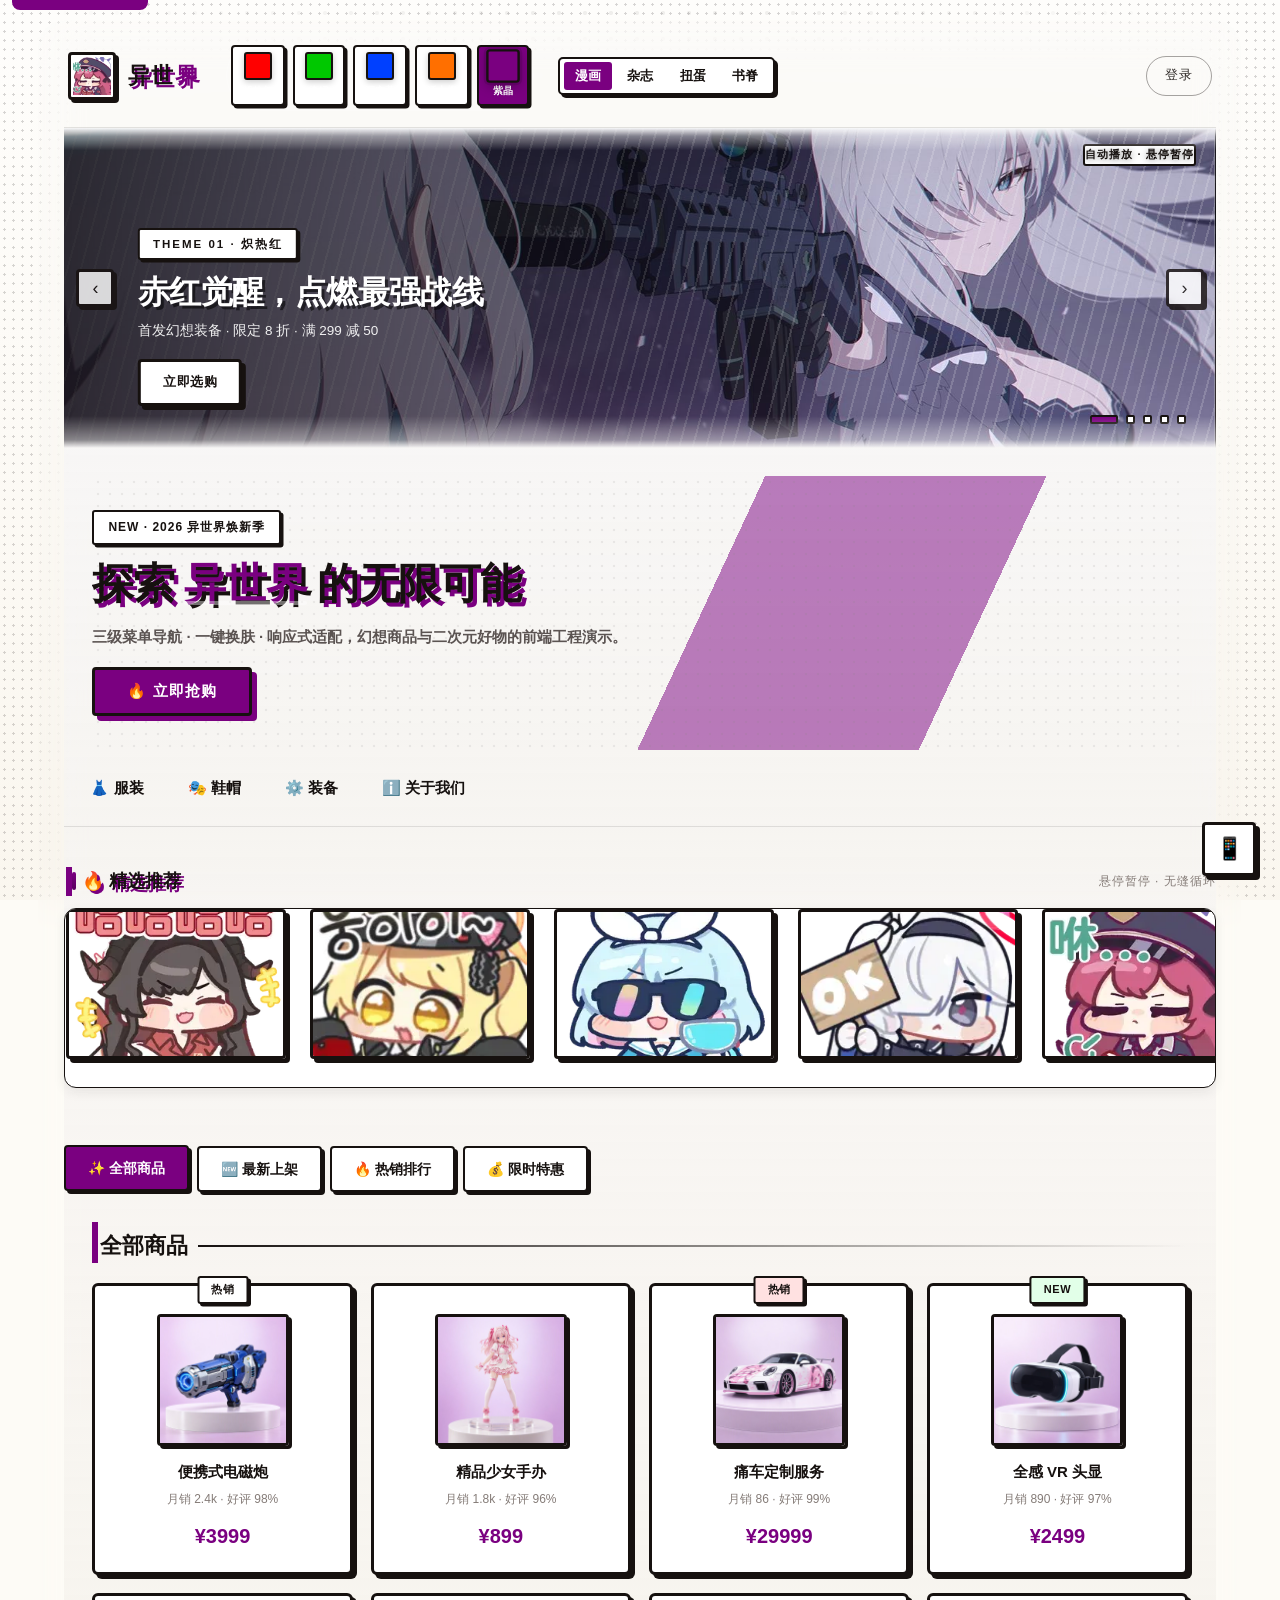
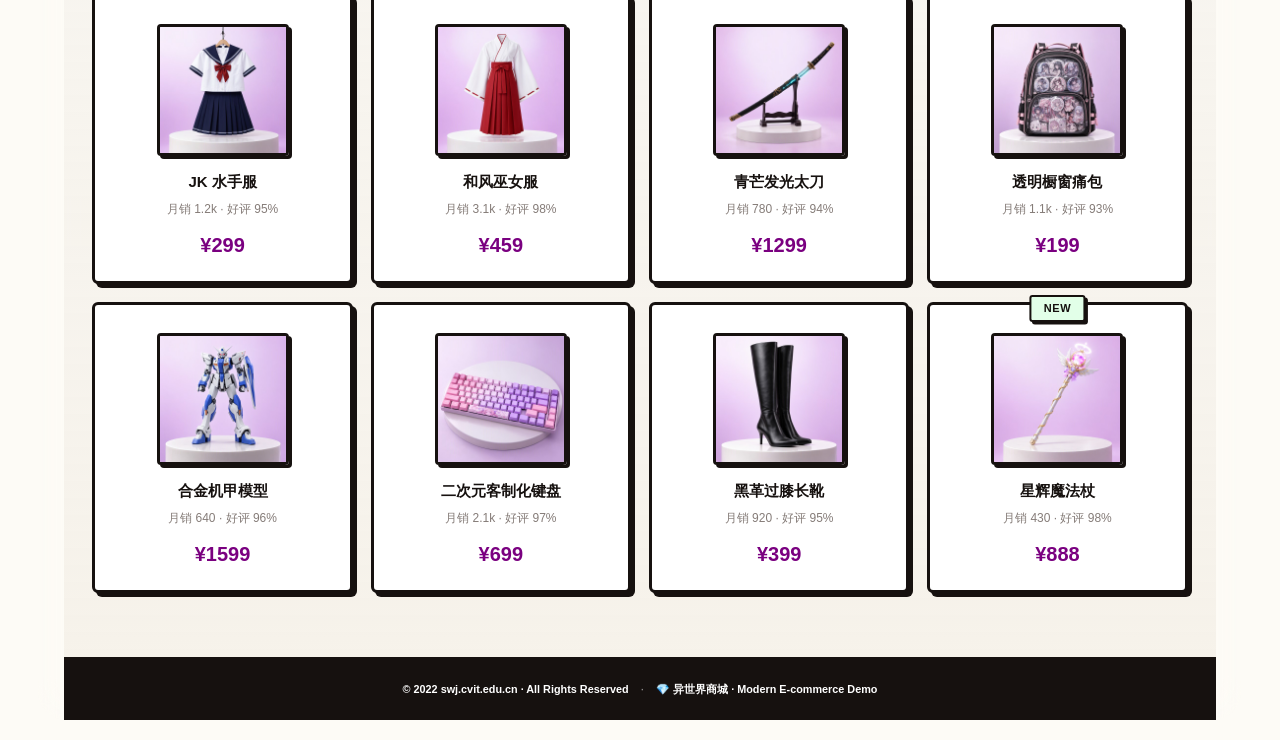
==== commit 5c00db1e: "fix(spine): 账户区改用绝对定位，彻底脱离书脊的 flex 流 反复用 flex + width:100% + !important 都压不住：书脊 header 是 flex column" ====
--- a/index.html
+++ b/index.html
@@ -6,19 +6,19 @@
     <meta name="description" content="异世界商城 — 二次元幻想装备、手办周边与数码好物一站式浏览，支持一键换肤">
     <title>异世界商城 MODERN · 主题演示</title>
     <link rel="icon" href="favicon.svg" type="image/svg+xml">
-    <link rel="stylesheet" href="css/style.css?v=20261104j">
-    <link rel="stylesheet" href="css/modal.css?v=20261104j">
+    <link rel="stylesheet" href="css/style.css?v=20261105a">
+    <link rel="stylesheet" href="css/modal.css?v=20261105a">
     <link rel="stylesheet" href="css/orders.css?v=1">
-    <link rel="stylesheet" href="css/banner.css?v=20261104j">
+    <link rel="stylesheet" href="css/banner.css?v=20261105a">
     <!-- 三套并行视觉风格（通过 body.visual-* 切换，互不干扰） -->
-    <link rel="stylesheet" href="css/visual-manga.css?v=20261104j">
+    <link rel="stylesheet" href="css/visual-manga.css?v=20261105a">
     <!-- 增量层：消解分层，把各区块铺进同一张连续画布 -->
-    <link rel="stylesheet" href="css/visual-flow.css?v=20261104j">
+    <link rel="stylesheet" href="css/visual-flow.css?v=20261105a">
     <!-- 第四套：编辑排版·打破网格（须在通用层之后，自行接管编排） -->
-    <link rel="stylesheet" href="css/visual-editorial.css?v=20261104j">
+    <link rel="stylesheet" href="css/visual-editorial.css?v=20261105a">
     <!-- 第五套：扭蛋商店（塑料+金属材质，最后加载） -->
-    <link rel="stylesheet" href="css/visual-gacha.css?v=20261104j">
-    <link rel="stylesheet" href="css/visual-spine.css?v=20261104j">
+    <link rel="stylesheet" href="css/visual-gacha.css?v=20261105a">
+    <link rel="stylesheet" href="css/visual-spine.css?v=20261105a">
 </head>
 <body class="visual-manga">
 
@@ -508,10 +508,10 @@
         </div>
     </div>
 
-    <script src="js/mulModal.base.js?v=20261104j"></script>
-    <script src="js/banner-carousel.js?v=20261104j"></script>
+    <script src="js/mulModal.base.js?v=20261105a"></script>
+    <script src="js/banner-carousel.js?v=20261105a"></script>
     <script src="js/orders.js?v=1" defer></script>
-    <script src="js/main.js?v=20261104j" defer></script>
+    <script src="js/main.js?v=20261105a" defer></script>
 
 </body>
 </html>
--- a/css/visual-spine.css
+++ b/css/visual-spine.css
@@ -1759,3 +1759,49 @@
     -webkit-text-fill-color: var(--sp-ink-soft) !important;
     color: var(--sp-ink-soft) !important;
 }
+
+/* ==========================================================================
+   书脊账户区：改用绝对定位钉死
+   之前用 flex + width:100% 反复失效（margin-left:auto 残留 / 交叉轴计算），
+   直接脱离 flex 流，按书脊左右内边距钉在底部，位置完全可控。
+   ========================================================================== */
+body.visual-spine .header {
+    position: sticky;   /* 保持粘附 */
+    position: relative; /* 让绝对定位子元素以书脊为参照 */
+}
+
+body.visual-spine .header .user-area {
+    position: absolute !important;
+    left: 24px !important;
+    right: 24px !important;
+    bottom: 96px !important;
+    width: auto !important;
+    max-width: none !important;
+    margin: 0 !important;
+    padding: 0 !important;
+    display: flex !important;
+    flex-direction: column !important;
+    align-items: stretch !important;
+    gap: 4px !important;
+    border-top: 1px solid var(--sp-rule);
+    padding-top: 16px !important;
+    box-sizing: border-box;
+}
+
+body.visual-spine .header .user-name,
+body.visual-spine .header .user-link,
+body.visual-spine .header .user-entry,
+body.visual-spine .header .user-logout {
+    width: 100% !important;
+    max-width: 100% !important;
+    box-sizing: border-box;
+    margin: 0 !important;
+    overflow: hidden;
+    text-overflow: ellipsis;
+    white-space: nowrap;
+}
+
+/* 刊名绝对定位在更下方，避免和账户区重叠 */
+body.visual-spine .header::after {
+    bottom: 24px !important;
+}
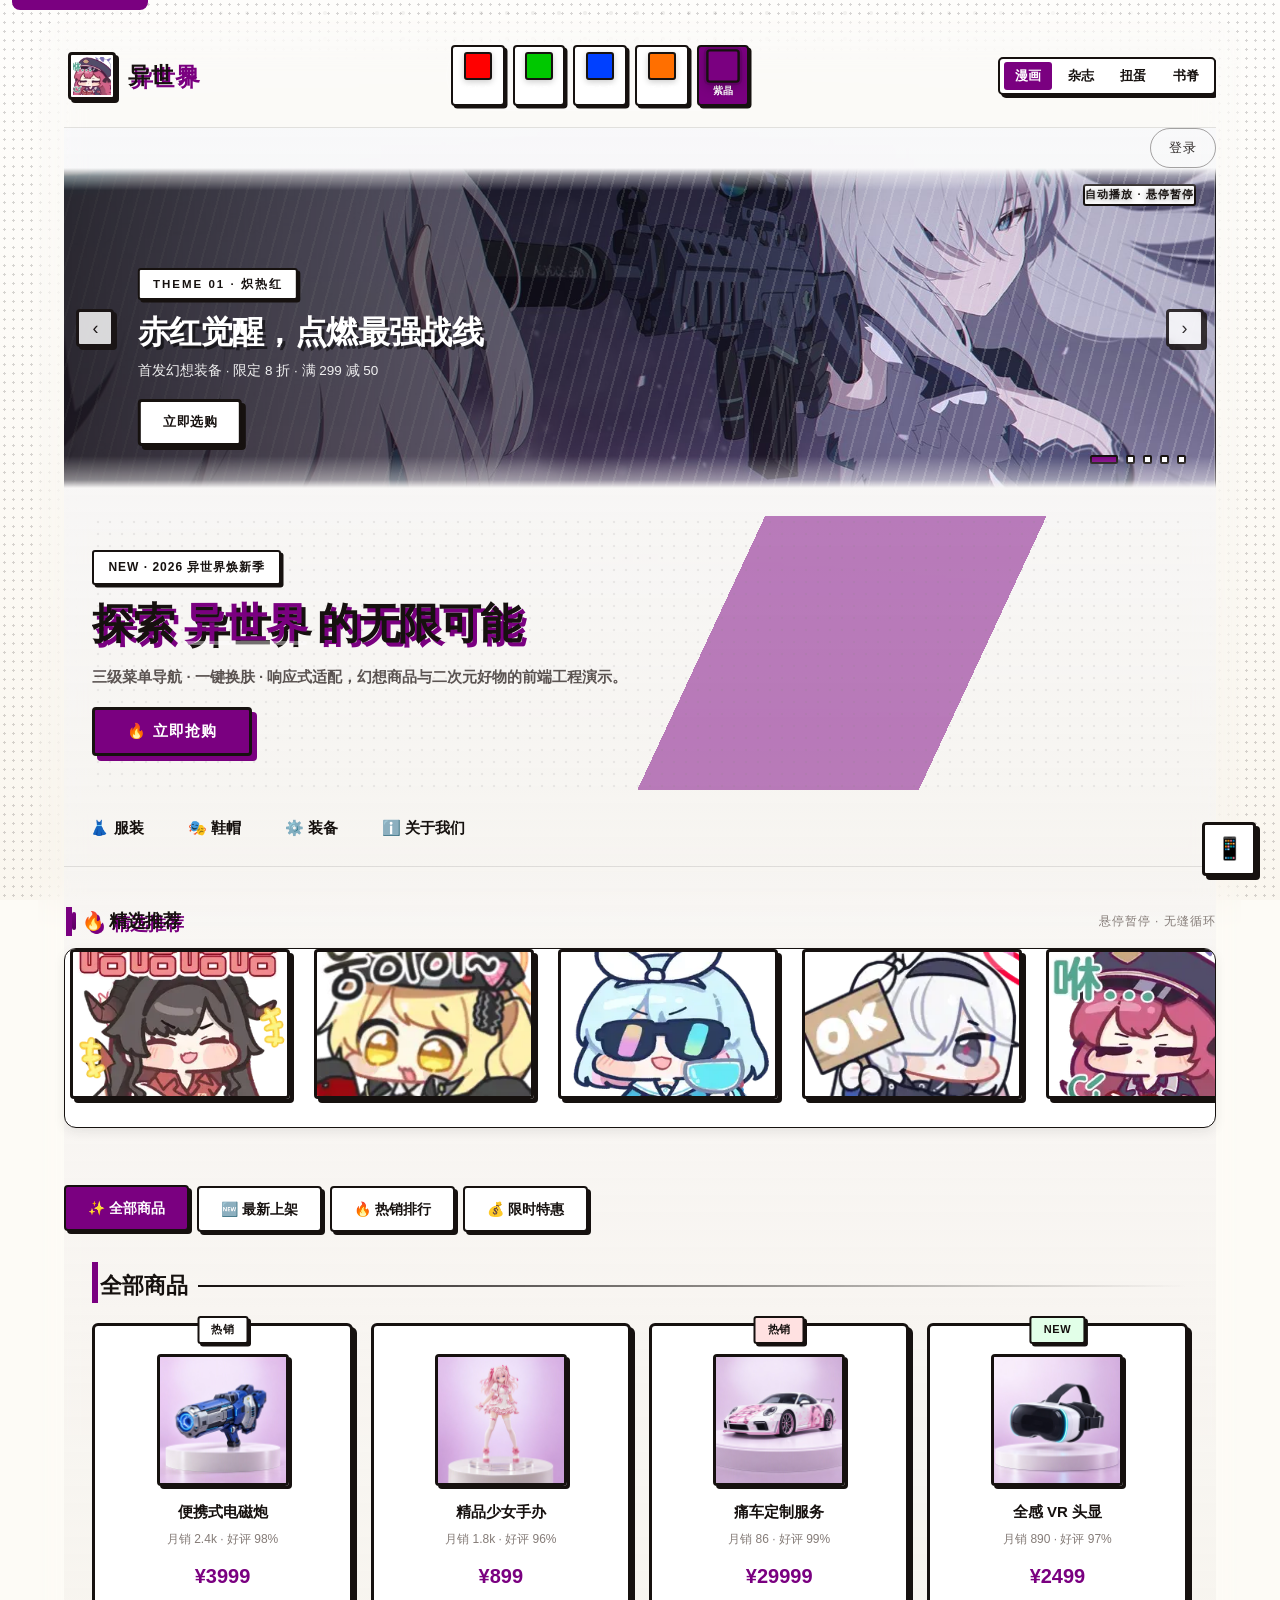
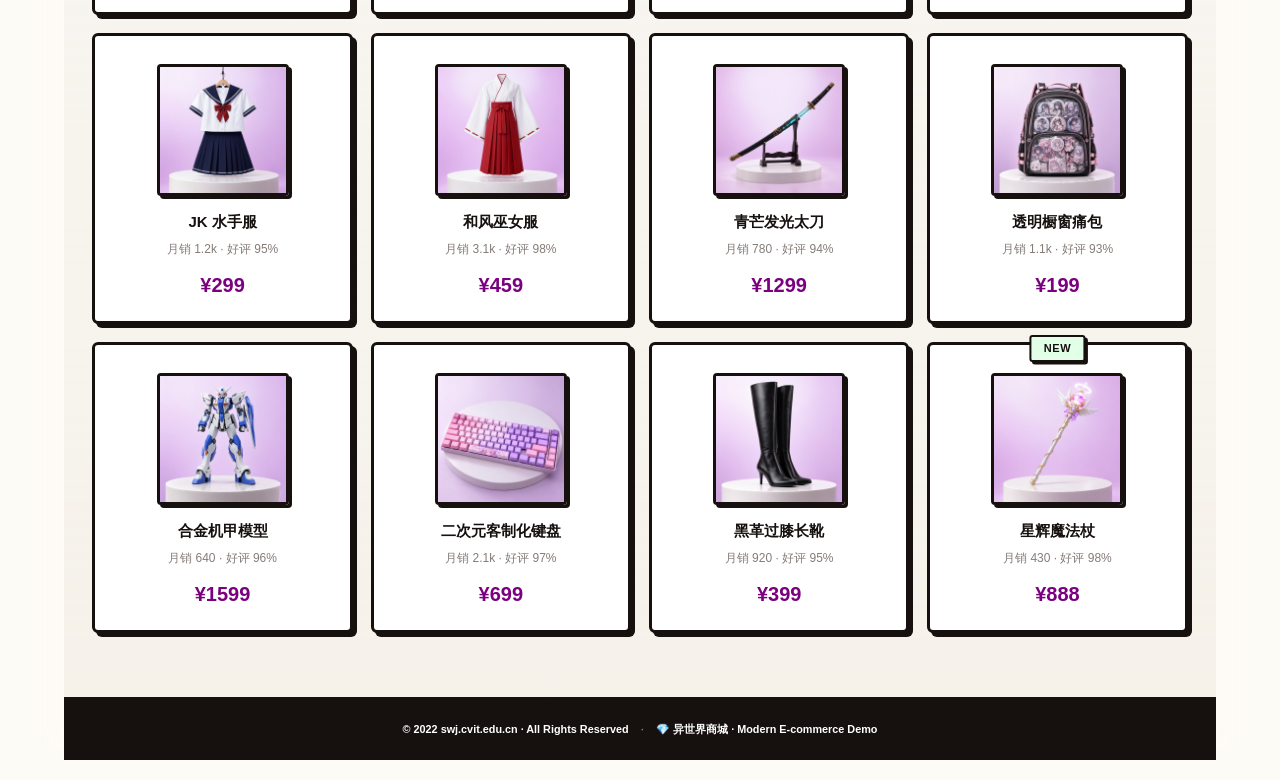
==== commit 9e422654: "refactor(layout): 账户区从 header 移出，放到内容栏顶部 书脊是固定高度的粘附栏（100dvh），里面要放品牌+5色主题+4套风格+账户区， 在矮视口下根本塞不下。之前用 ab" ====
--- a/index.html
+++ b/index.html
@@ -6,19 +6,19 @@
     <meta name="description" content="异世界商城 — 二次元幻想装备、手办周边与数码好物一站式浏览，支持一键换肤">
     <title>异世界商城 MODERN · 主题演示</title>
     <link rel="icon" href="favicon.svg" type="image/svg+xml">
-    <link rel="stylesheet" href="css/style.css?v=20261105a">
-    <link rel="stylesheet" href="css/modal.css?v=20261105a">
+    <link rel="stylesheet" href="css/style.css?v=20261105d">
+    <link rel="stylesheet" href="css/modal.css?v=20261105d">
     <link rel="stylesheet" href="css/orders.css?v=1">
-    <link rel="stylesheet" href="css/banner.css?v=20261105a">
+    <link rel="stylesheet" href="css/banner.css?v=20261105d">
     <!-- 三套并行视觉风格（通过 body.visual-* 切换，互不干扰） -->
-    <link rel="stylesheet" href="css/visual-manga.css?v=20261105a">
+    <link rel="stylesheet" href="css/visual-manga.css?v=20261105d">
     <!-- 增量层：消解分层，把各区块铺进同一张连续画布 -->
-    <link rel="stylesheet" href="css/visual-flow.css?v=20261105a">
+    <link rel="stylesheet" href="css/visual-flow.css?v=20261105d">
     <!-- 第四套：编辑排版·打破网格（须在通用层之后，自行接管编排） -->
-    <link rel="stylesheet" href="css/visual-editorial.css?v=20261105a">
+    <link rel="stylesheet" href="css/visual-editorial.css?v=20261105d">
     <!-- 第五套：扭蛋商店（塑料+金属材质，最后加载） -->
-    <link rel="stylesheet" href="css/visual-gacha.css?v=20261105a">
-    <link rel="stylesheet" href="css/visual-spine.css?v=20261105a">
+    <link rel="stylesheet" href="css/visual-gacha.css?v=20261105d">
+    <link rel="stylesheet" href="css/visual-spine.css?v=20261105d">
 </head>
 <body class="visual-manga">
 
@@ -53,15 +53,16 @@
                 <button type="button" class="visual-btn" data-visual="gacha" title="扭蛋商店风格">扭蛋</button>
                 <button type="button" class="visual-btn" data-visual="spine" title="书脊长卷 · 结构排版风格">书脊</button>
             </div>
-            <!-- 账户区：未登录显示「登录」，登录后显示用户名 + 登出 -->
-            <div class="user-area" id="userArea">
-                <a href="login.html" class="user-entry" id="userEntry">登录</a>
-            </div>
         </header>
 
 
 
         <main class="main-content" id="mainContent">
+
+        <!-- 账户区：放在内容栏顶部，不再挤进书脊 -->
+        <div class="user-area" id="userArea">
+            <a href="login.html" class="user-entry" id="userEntry">登录</a>
+        </div>
 
         <!-- 主题 Banner 轮播（位于主导航上方） -->
         <section class="banner-carousel" id="bannerCarousel" aria-roledescription="carousel"
@@ -508,10 +509,10 @@
         </div>
     </div>
 
-    <script src="js/mulModal.base.js?v=20261105a"></script>
-    <script src="js/banner-carousel.js?v=20261105a"></script>
+    <script src="js/mulModal.base.js?v=20261105d"></script>
+    <script src="js/banner-carousel.js?v=20261105d"></script>
     <script src="js/orders.js?v=1" defer></script>
-    <script src="js/main.js?v=20261105a" defer></script>
+    <script src="js/main.js?v=20261105d" defer></script>
 
 </body>
 </html>
--- a/css/visual-spine.css
+++ b/css/visual-spine.css
@@ -1805,3 +1805,97 @@
 body.visual-spine .header::after {
     bottom: 24px !important;
 }
+
+/* ==========================================================================
+   账户区（已从 header 移出，现在在 main-content 顶部）
+   书脊布局下 header 是固定高度的书脊，塞不下账户区，
+   改为浮在 banner 右上角（半透明底 + 白字，压在图上可读）
+   ========================================================================== */
+body.visual-spine .main-content {
+    position: relative;
+}
+
+body.visual-spine .main-content > .user-area {
+    position: absolute;
+    top: 16px;
+    right: 22px;
+    z-index: 30;
+    padding: 0;
+    margin: 0;
+    display: flex;
+    align-items: center;
+    justify-content: flex-end;
+    flex-wrap: nowrap;
+    gap: 8px;
+}
+
+body.visual-spine .main-content > .user-area .user-name,
+body.visual-spine .main-content > .user-area .user-link,
+body.visual-spine .main-content > .user-area .user-entry,
+body.visual-spine .main-content > .user-area .user-logout {
+    color: #fff !important;
+    -webkit-text-fill-color: #fff !important;
+    background: rgba(18, 16, 14, .46);
+    border: 1px solid rgba(255, 255, 255, .38) !important;
+    border-radius: 999px;
+    padding: 0 14px;
+    min-height: 34px;
+    display: inline-flex;
+    align-items: center;
+    font-size: 12px;
+    letter-spacing: .06em;
+    white-space: nowrap;
+    backdrop-filter: blur(7px);
+    -webkit-backdrop-filter: blur(7px);
+    box-shadow: none;
+}
+
+body.visual-spine .main-content > .user-area .user-name {
+    background: transparent;
+    border-color: transparent !important;
+    padding-left: 4px;
+    opacity: .95;
+}
+
+body.visual-spine .main-content > .user-area .user-link:hover,
+body.visual-spine .main-content > .user-area .user-entry:hover,
+body.visual-spine .main-content > .user-area .user-logout:hover {
+    background: rgba(18, 16, 14, .74);
+    border-color: rgba(255, 255, 255, .8) !important;
+}
+
+/* 窄屏：账户区回到正常流，横向排列在 banner 上方 */
+@media (max-width: 760px) {
+    body.visual-spine .main-content > .user-area {
+        position: static;
+        padding: 10px 16px 6px;
+        justify-content: flex-start;
+        flex-wrap: wrap;
+    }
+}
+
+/* 覆盖之前那批不带 .header 前缀的 width:100% 规则（它们现在会匹配到
+   内容栏顶部的账户区，把每个按钮撑成整行） */
+body.visual-spine .main-content > .user-area .user-link,
+body.visual-spine .main-content > .user-area .user-entry,
+body.visual-spine .main-content > .user-area .user-logout,
+body.visual-spine .main-content > .user-area .user-name {
+    width: auto !important;
+    max-width: none !important;
+    flex: 0 0 auto !important;
+}
+
+/* 还有一条不带 .header 的 body.visual-spine .user-area{flex-direction:column}
+   在起作用，一并压掉 */
+body.visual-spine .main-content > .user-area {
+    flex-direction: row !important;
+    align-items: center !important;
+    justify-content: flex-end !important;
+    flex-wrap: nowrap !important;
+    gap: 8px !important;
+    padding: 0 !important;
+    width: auto !important;
+    max-width: none !important;
+    margin: 0 !important;
+    border: 0 !important;
+}
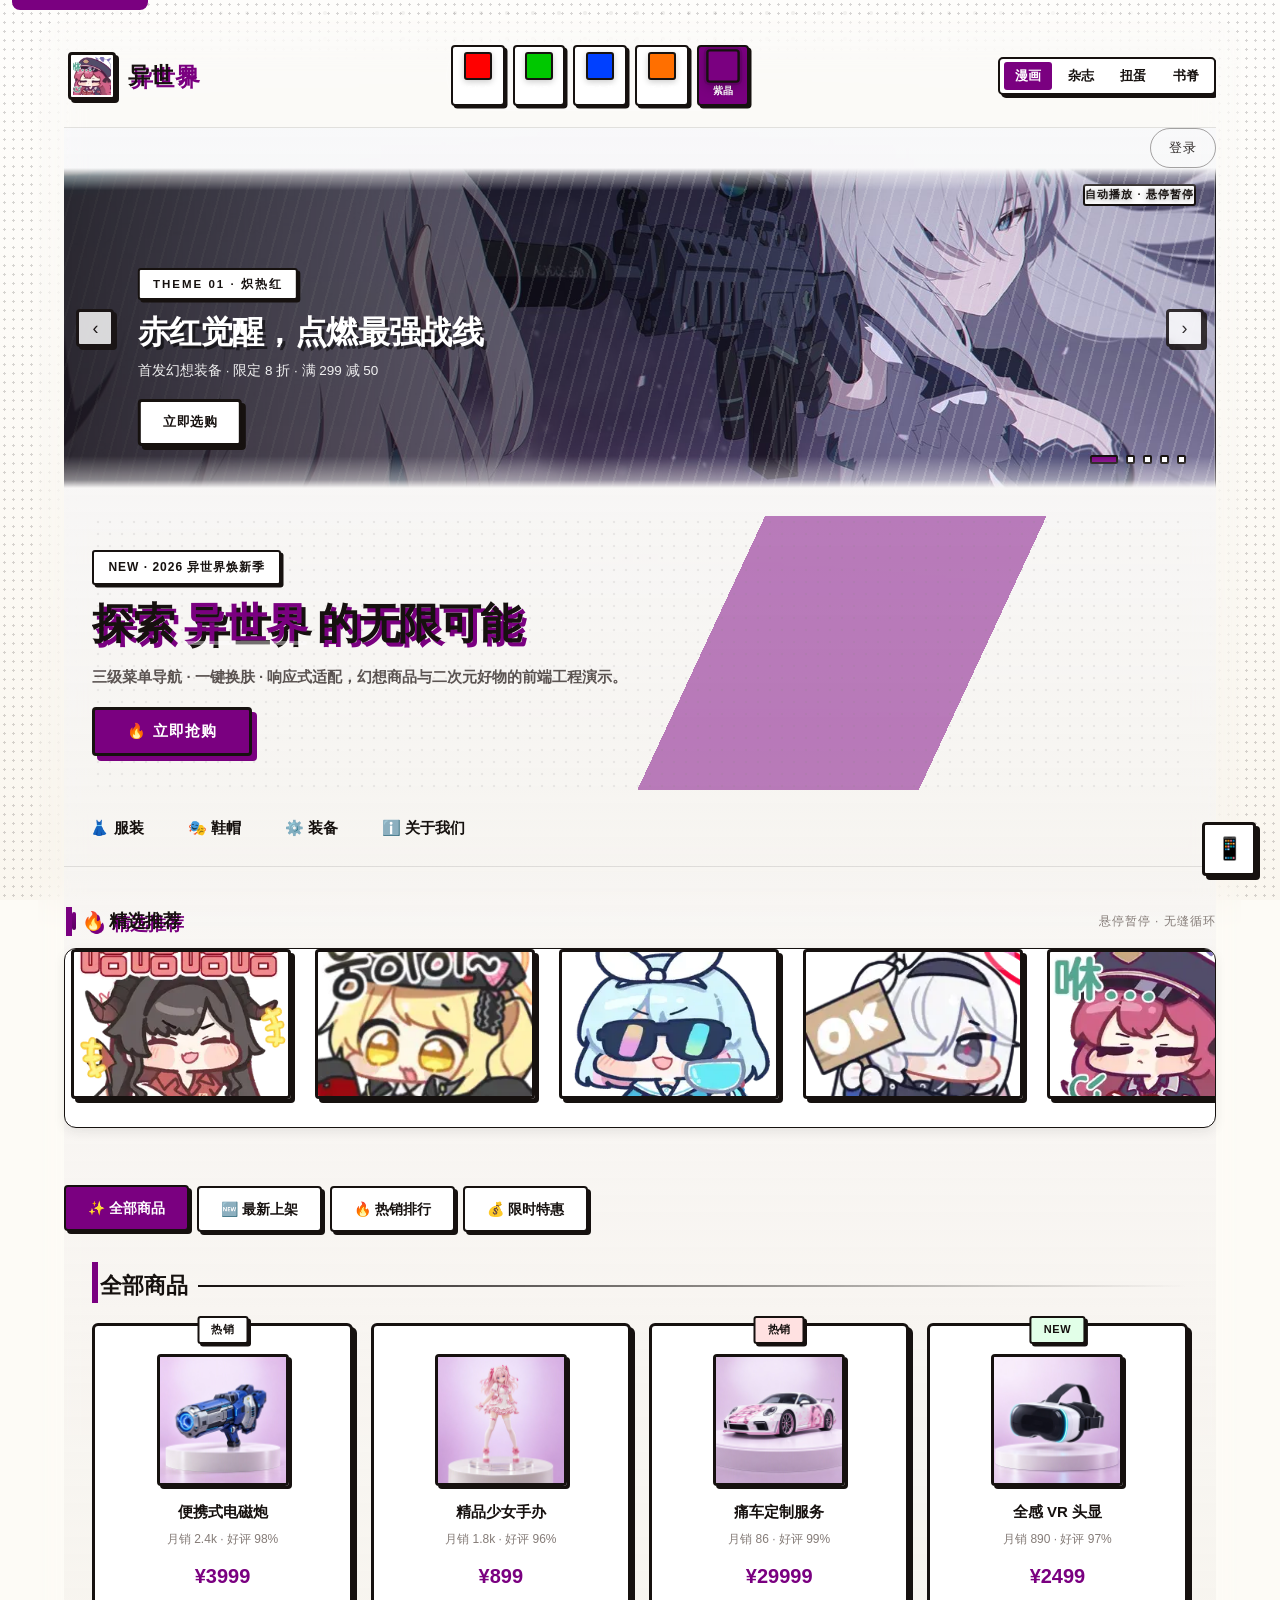
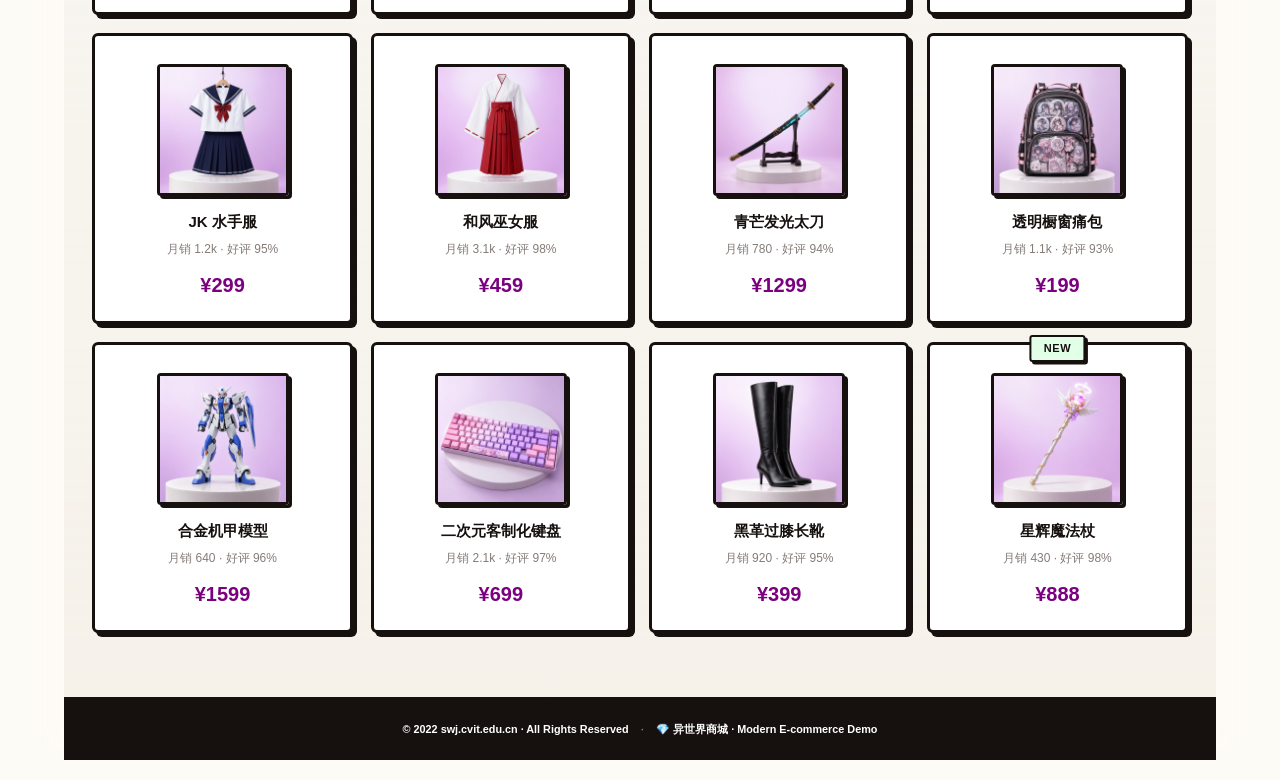
==== commit 29bea5b9: "fix(ui): hero「立即抢购」打开空结算窗 + 结算缺商品防御 现象：点主视觉区的「立即抢购」，弹出的结算窗显示「请选择商品」、破图、合计 ¥0。  原因：heroBuyBtn 在 main." ====
--- a/index.html
+++ b/index.html
@@ -6,19 +6,19 @@
     <meta name="description" content="异世界商城 — 二次元幻想装备、手办周边与数码好物一站式浏览，支持一键换肤">
     <title>异世界商城 MODERN · 主题演示</title>
     <link rel="icon" href="favicon.svg" type="image/svg+xml">
-    <link rel="stylesheet" href="css/style.css?v=20261105d">
-    <link rel="stylesheet" href="css/modal.css?v=20261105d">
+    <link rel="stylesheet" href="css/style.css?v=20261110a">
+    <link rel="stylesheet" href="css/modal.css?v=20261110a">
     <link rel="stylesheet" href="css/orders.css?v=1">
-    <link rel="stylesheet" href="css/banner.css?v=20261105d">
+    <link rel="stylesheet" href="css/banner.css?v=20261110a">
     <!-- 三套并行视觉风格（通过 body.visual-* 切换，互不干扰） -->
-    <link rel="stylesheet" href="css/visual-manga.css?v=20261105d">
+    <link rel="stylesheet" href="css/visual-manga.css?v=20261110a">
     <!-- 增量层：消解分层，把各区块铺进同一张连续画布 -->
-    <link rel="stylesheet" href="css/visual-flow.css?v=20261105d">
+    <link rel="stylesheet" href="css/visual-flow.css?v=20261110a">
     <!-- 第四套：编辑排版·打破网格（须在通用层之后，自行接管编排） -->
-    <link rel="stylesheet" href="css/visual-editorial.css?v=20261105d">
+    <link rel="stylesheet" href="css/visual-editorial.css?v=20261110a">
     <!-- 第五套：扭蛋商店（塑料+金属材质，最后加载） -->
-    <link rel="stylesheet" href="css/visual-gacha.css?v=20261105d">
-    <link rel="stylesheet" href="css/visual-spine.css?v=20261105d">
+    <link rel="stylesheet" href="css/visual-gacha.css?v=20261110a">
+    <link rel="stylesheet" href="css/visual-spine.css?v=20261110a">
 </head>
 <body class="visual-manga">
 
@@ -509,10 +509,10 @@
         </div>
     </div>
 
-    <script src="js/mulModal.base.js?v=20261105d"></script>
-    <script src="js/banner-carousel.js?v=20261105d"></script>
+    <script src="js/mulModal.base.js?v=20261110a"></script>
+    <script src="js/banner-carousel.js?v=20261110a"></script>
     <script src="js/orders.js?v=1" defer></script>
-    <script src="js/main.js?v=20261105d" defer></script>
+    <script src="js/main.js?v=20261110a" defer></script>
 
 </body>
 </html>
--- a/css/style.css
+++ b/css/style.css
@@ -1520,3 +1520,15 @@
 .user-area {
     margin-left: auto;
 }
+
+
+/* hero「立即抢购」点击后，商品区筛选栏短暂高亮，提示用户在这里选商品 */
+.filter-bar.is-hint {
+    animation: hintPulse 1.8s ease;
+}
+
+@keyframes hintPulse {
+    0%, 100% { box-shadow: none; }
+    20% { box-shadow: 0 0 0 3px var(--theme-color, #7A0080); }
+    60% { box-shadow: 0 0 0 3px var(--theme-color, #7A0080); }
+}
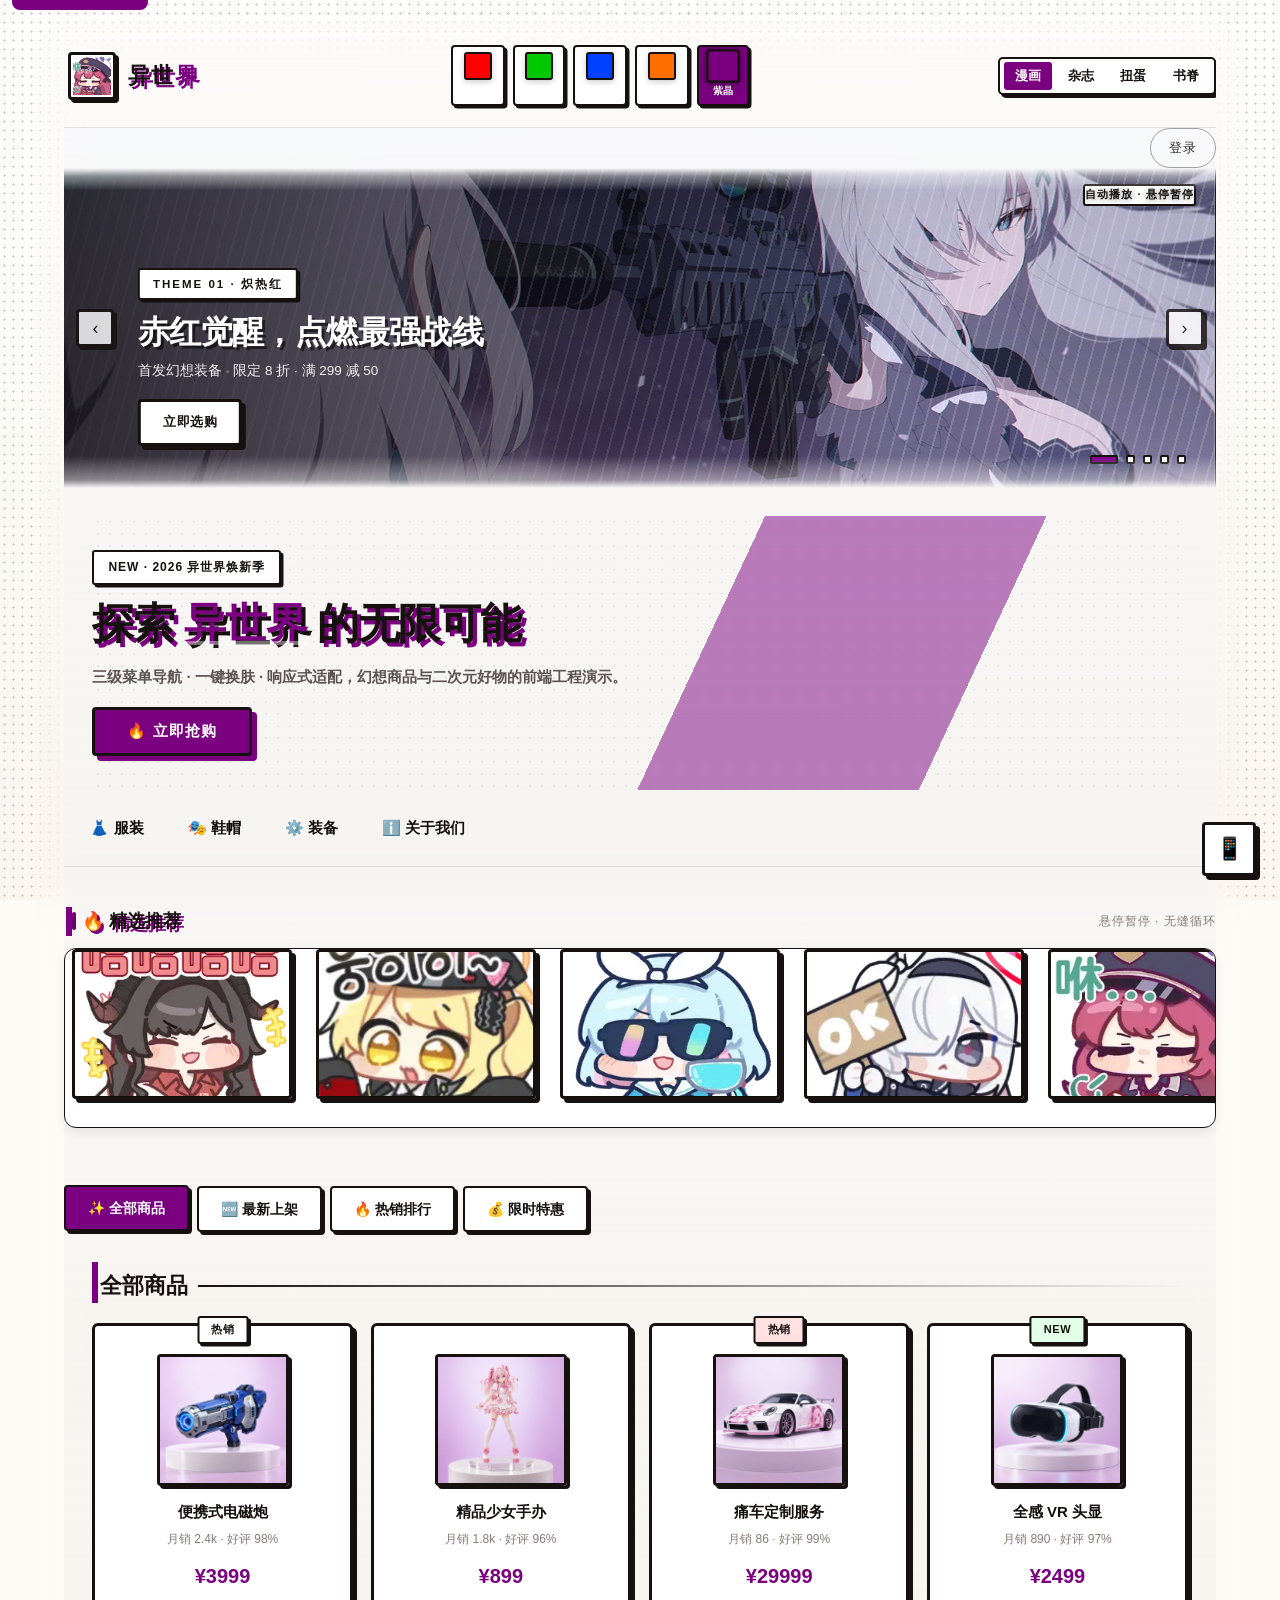
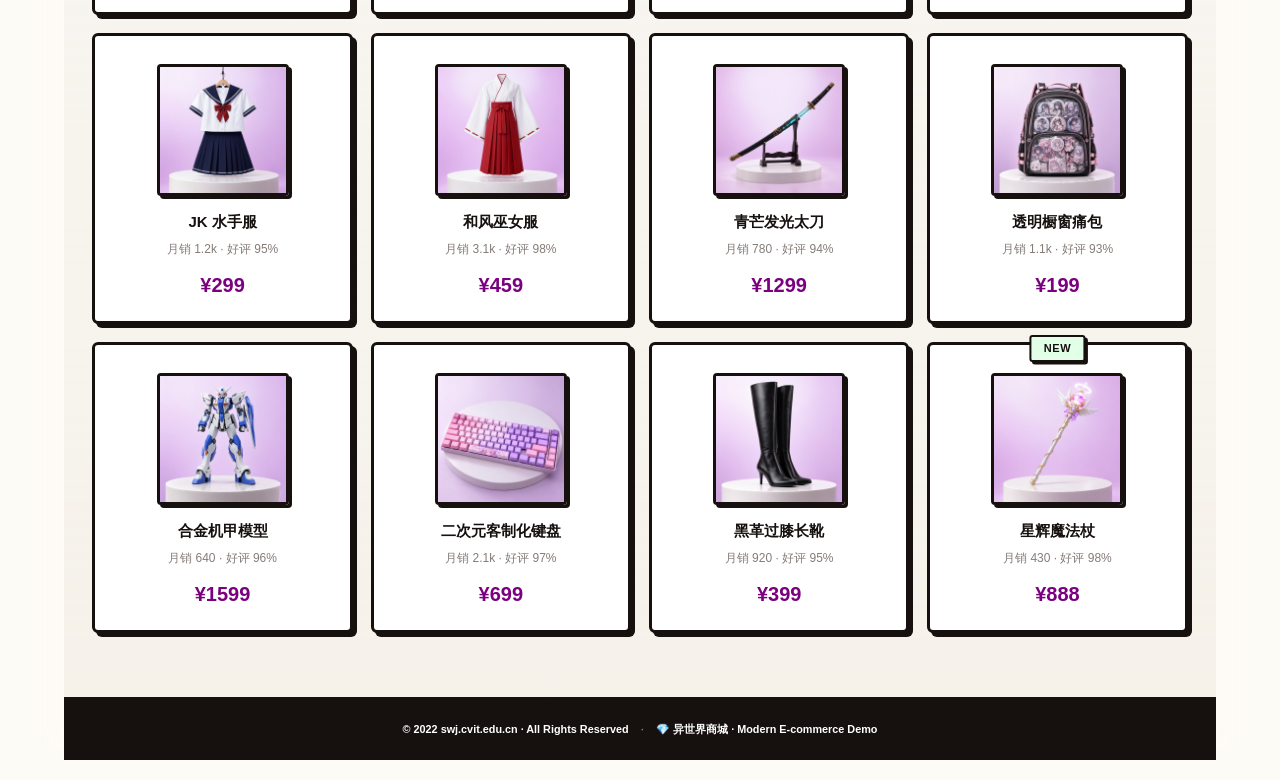
==== commit 7b6837cb: "fix(auth): 通过 Radmin 虚拟局域网访问时登录态瞬间失效 现象：用 Radmin VPN 从虚拟 IP 访问，登录成功后马上又变回未登录。  根因：main.js 的 AuthUI 把" ====
--- a/index.html
+++ b/index.html
@@ -6,19 +6,19 @@
     <meta name="description" content="异世界商城 — 二次元幻想装备、手办周边与数码好物一站式浏览，支持一键换肤">
     <title>异世界商城 MODERN · 主题演示</title>
     <link rel="icon" href="favicon.svg" type="image/svg+xml">
-    <link rel="stylesheet" href="css/style.css?v=20261110a">
-    <link rel="stylesheet" href="css/modal.css?v=20261110a">
+    <link rel="stylesheet" href="css/style.css?v=20261110b">
+    <link rel="stylesheet" href="css/modal.css?v=20261110b">
     <link rel="stylesheet" href="css/orders.css?v=1">
-    <link rel="stylesheet" href="css/banner.css?v=20261110a">
+    <link rel="stylesheet" href="css/banner.css?v=20261110b">
     <!-- 三套并行视觉风格（通过 body.visual-* 切换，互不干扰） -->
-    <link rel="stylesheet" href="css/visual-manga.css?v=20261110a">
+    <link rel="stylesheet" href="css/visual-manga.css?v=20261110b">
     <!-- 增量层：消解分层，把各区块铺进同一张连续画布 -->
-    <link rel="stylesheet" href="css/visual-flow.css?v=20261110a">
+    <link rel="stylesheet" href="css/visual-flow.css?v=20261110b">
     <!-- 第四套：编辑排版·打破网格（须在通用层之后，自行接管编排） -->
-    <link rel="stylesheet" href="css/visual-editorial.css?v=20261110a">
+    <link rel="stylesheet" href="css/visual-editorial.css?v=20261110b">
     <!-- 第五套：扭蛋商店（塑料+金属材质，最后加载） -->
-    <link rel="stylesheet" href="css/visual-gacha.css?v=20261110a">
-    <link rel="stylesheet" href="css/visual-spine.css?v=20261110a">
+    <link rel="stylesheet" href="css/visual-gacha.css?v=20261110b">
+    <link rel="stylesheet" href="css/visual-spine.css?v=20261110b">
 </head>
 <body class="visual-manga">
 
@@ -509,10 +509,10 @@
         </div>
     </div>
 
-    <script src="js/mulModal.base.js?v=20261110a"></script>
-    <script src="js/banner-carousel.js?v=20261110a"></script>
+    <script src="js/mulModal.base.js?v=20261110b"></script>
+    <script src="js/banner-carousel.js?v=20261110b"></script>
     <script src="js/orders.js?v=1" defer></script>
-    <script src="js/main.js?v=20261110a" defer></script>
+    <script src="js/main.js?v=20261110b" defer></script>
 
 </body>
 </html>
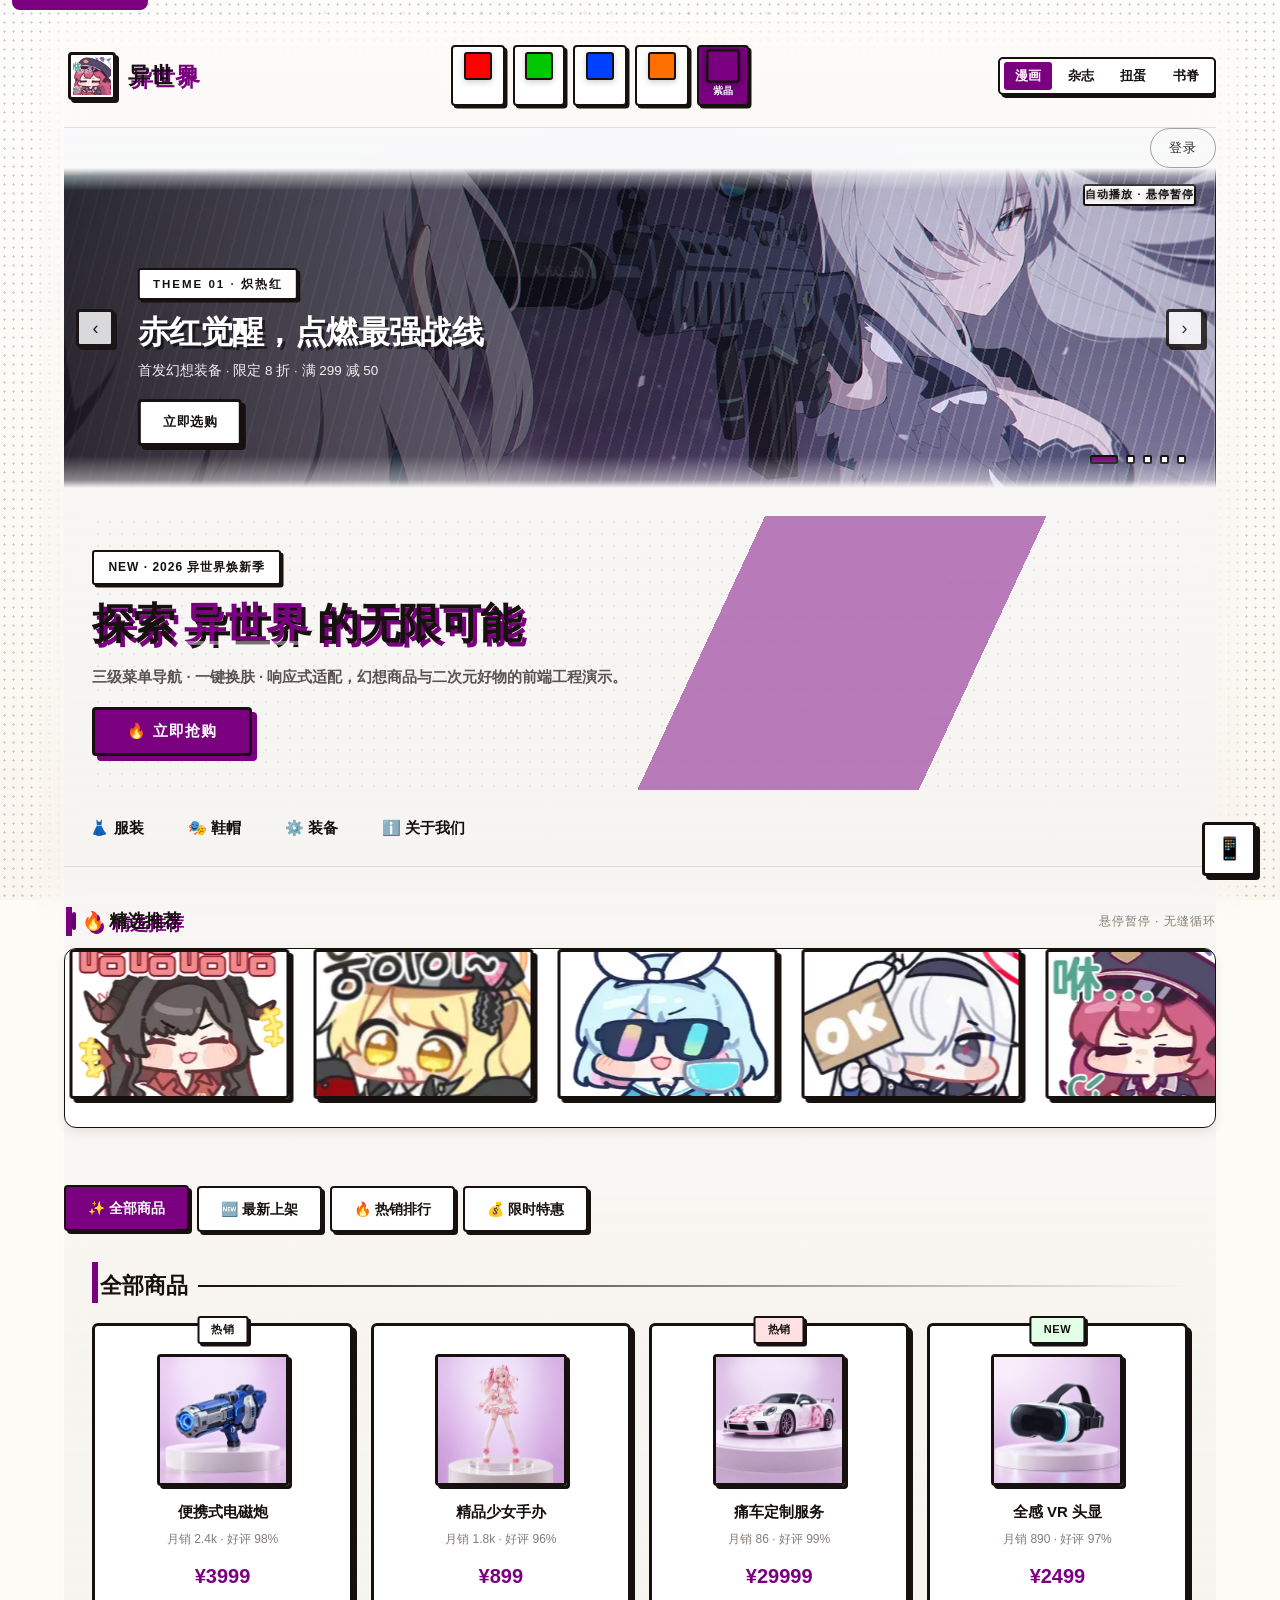
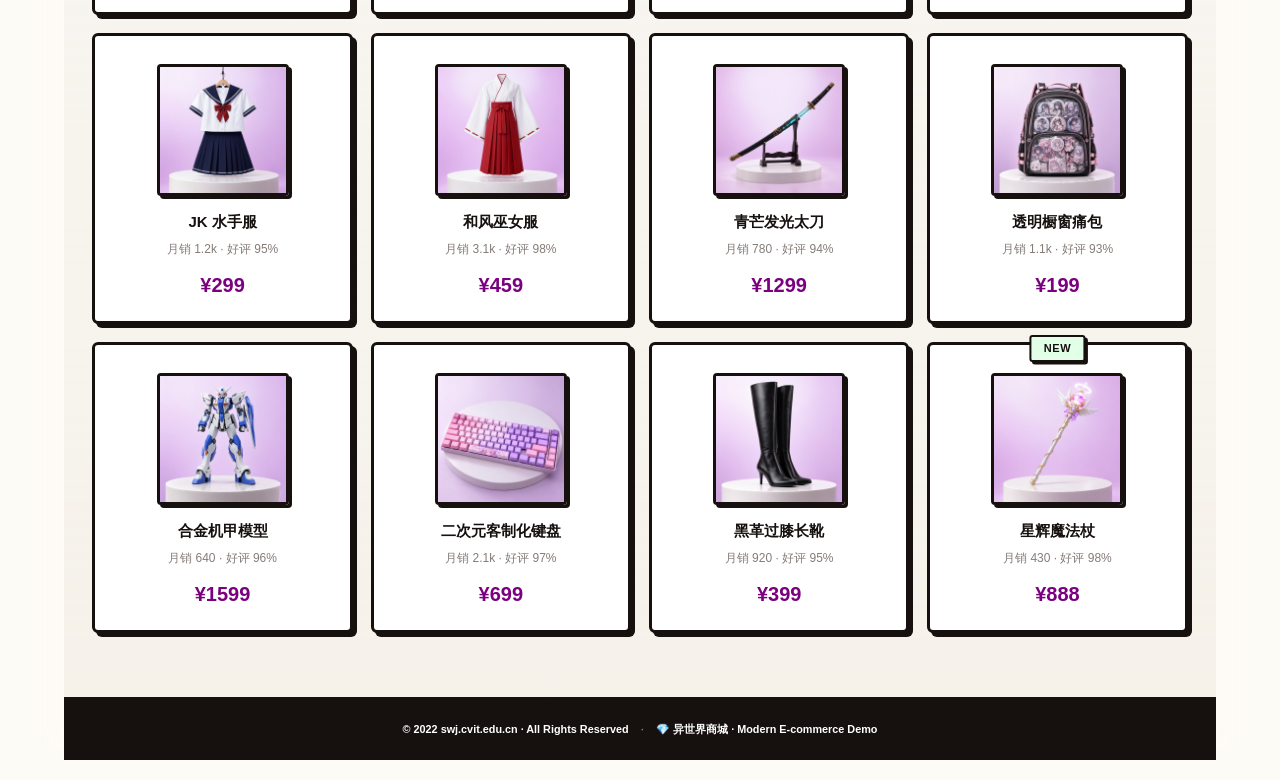
==== commit b1661d21: "fix(ui): 图片加载失败时的兜底，避免弱网下出现纯白空洞 场景：通过 Radmin 虚拟局域网访问，多次操作后部分图片变成空白。 排查：图片文件本身正常（banner 79KB，经虚拟 IP 拉" ====
--- a/index.html
+++ b/index.html
@@ -6,19 +6,19 @@
     <meta name="description" content="异世界商城 — 二次元幻想装备、手办周边与数码好物一站式浏览，支持一键换肤">
     <title>异世界商城 MODERN · 主题演示</title>
     <link rel="icon" href="favicon.svg" type="image/svg+xml">
-    <link rel="stylesheet" href="css/style.css?v=20261110b">
-    <link rel="stylesheet" href="css/modal.css?v=20261110b">
+    <link rel="stylesheet" href="css/style.css?v=20261110c">
+    <link rel="stylesheet" href="css/modal.css?v=20261110c">
     <link rel="stylesheet" href="css/orders.css?v=1">
-    <link rel="stylesheet" href="css/banner.css?v=20261110b">
+    <link rel="stylesheet" href="css/banner.css?v=20261110c">
     <!-- 三套并行视觉风格（通过 body.visual-* 切换，互不干扰） -->
-    <link rel="stylesheet" href="css/visual-manga.css?v=20261110b">
+    <link rel="stylesheet" href="css/visual-manga.css?v=20261110c">
     <!-- 增量层：消解分层，把各区块铺进同一张连续画布 -->
-    <link rel="stylesheet" href="css/visual-flow.css?v=20261110b">
+    <link rel="stylesheet" href="css/visual-flow.css?v=20261110c">
     <!-- 第四套：编辑排版·打破网格（须在通用层之后，自行接管编排） -->
-    <link rel="stylesheet" href="css/visual-editorial.css?v=20261110b">
+    <link rel="stylesheet" href="css/visual-editorial.css?v=20261110c">
     <!-- 第五套：扭蛋商店（塑料+金属材质，最后加载） -->
-    <link rel="stylesheet" href="css/visual-gacha.css?v=20261110b">
-    <link rel="stylesheet" href="css/visual-spine.css?v=20261110b">
+    <link rel="stylesheet" href="css/visual-gacha.css?v=20261110c">
+    <link rel="stylesheet" href="css/visual-spine.css?v=20261110c">
 </head>
 <body class="visual-manga">
 
@@ -509,10 +509,10 @@
         </div>
     </div>
 
-    <script src="js/mulModal.base.js?v=20261110b"></script>
-    <script src="js/banner-carousel.js?v=20261110b"></script>
+    <script src="js/mulModal.base.js?v=20261110c"></script>
+    <script src="js/banner-carousel.js?v=20261110c"></script>
     <script src="js/orders.js?v=1" defer></script>
-    <script src="js/main.js?v=20261110b" defer></script>
+    <script src="js/main.js?v=20261110c" defer></script>
 
 </body>
 </html>
--- a/css/style.css
+++ b/css/style.css
@@ -1532,3 +1532,20 @@
     20% { box-shadow: 0 0 0 3px var(--theme-color, #7A0080); }
     60% { box-shadow: 0 0 0 3px var(--theme-color, #7A0080); }
 }
+
+
+/* ==========================================================================
+   图片加载失败兜底
+   穿透/弱网下偶尔有图拉不下来，<img> 失败会留一块纯白，比没图更难看。
+   给失败态一个纸色底 + 极淡的对角纹，视觉上像"待装裱的相框"。
+   ========================================================================== */
+img.img-failed {
+    background-color: #eae3d8;
+    background-image: repeating-linear-gradient(
+        45deg,
+        rgba(120, 110, 95, .06) 0 6px,
+        transparent 6px 12px
+    );
+    opacity: .75;
+    object-fit: contain;
+}
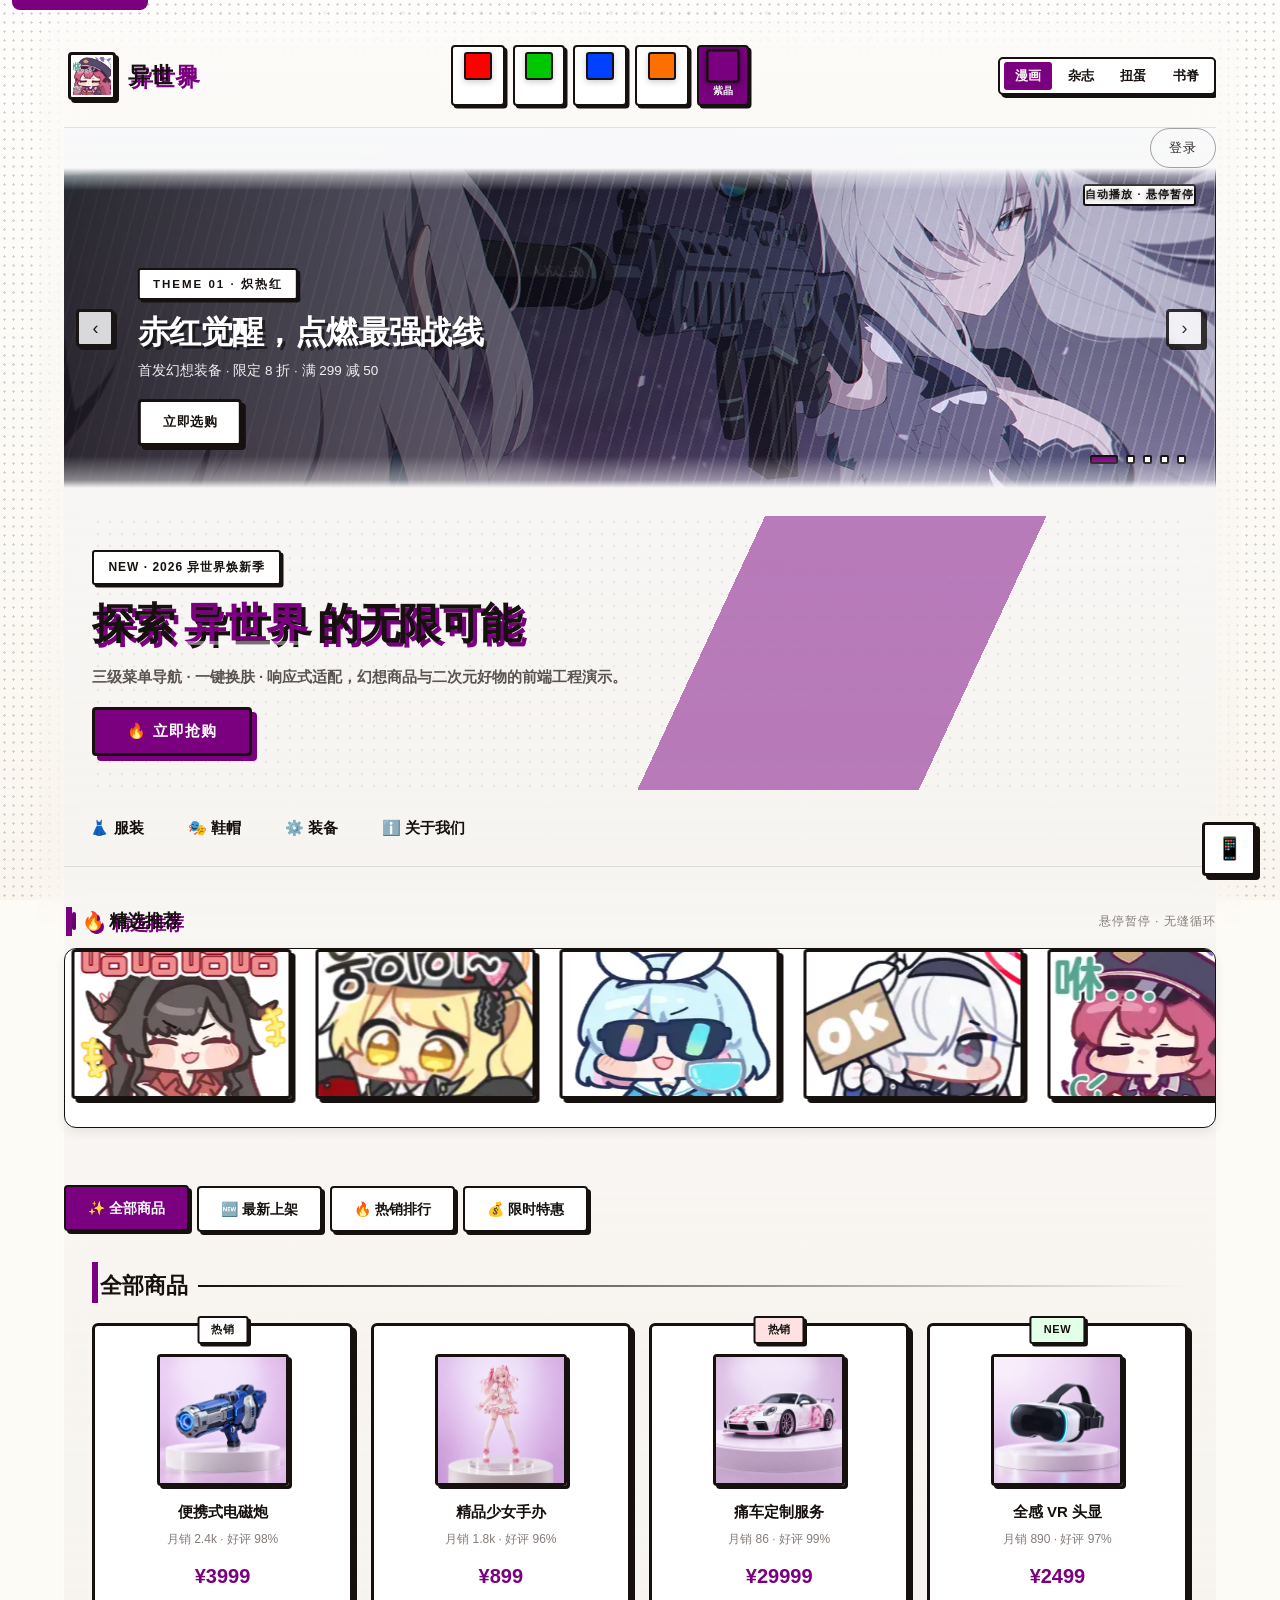
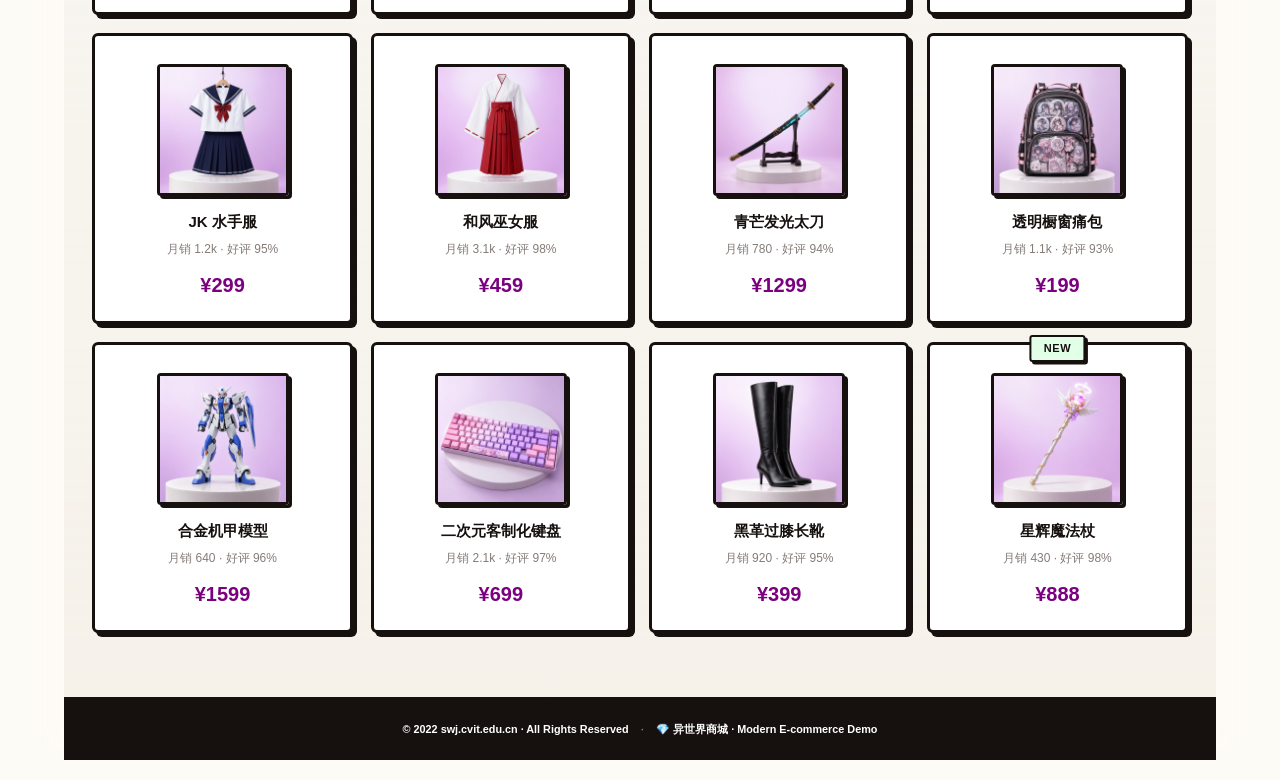
==== commit 79c21c4d: "fix(carousel): 快速连点「下一张」后图片全白 现象：点几次轮播的下一张按钮，banner 整片变白。  根因：track 结构是 [克隆尾图, 1..total, 克隆首图]，共 tot" ====
--- a/index.html
+++ b/index.html
@@ -6,19 +6,19 @@
     <meta name="description" content="异世界商城 — 二次元幻想装备、手办周边与数码好物一站式浏览，支持一键换肤">
     <title>异世界商城 MODERN · 主题演示</title>
     <link rel="icon" href="favicon.svg" type="image/svg+xml">
-    <link rel="stylesheet" href="css/style.css?v=20261110c">
-    <link rel="stylesheet" href="css/modal.css?v=20261110c">
+    <link rel="stylesheet" href="css/style.css?v=20261110d">
+    <link rel="stylesheet" href="css/modal.css?v=20261110d">
     <link rel="stylesheet" href="css/orders.css?v=1">
-    <link rel="stylesheet" href="css/banner.css?v=20261110c">
+    <link rel="stylesheet" href="css/banner.css?v=20261110d">
     <!-- 三套并行视觉风格（通过 body.visual-* 切换，互不干扰） -->
-    <link rel="stylesheet" href="css/visual-manga.css?v=20261110c">
+    <link rel="stylesheet" href="css/visual-manga.css?v=20261110d">
     <!-- 增量层：消解分层，把各区块铺进同一张连续画布 -->
-    <link rel="stylesheet" href="css/visual-flow.css?v=20261110c">
+    <link rel="stylesheet" href="css/visual-flow.css?v=20261110d">
     <!-- 第四套：编辑排版·打破网格（须在通用层之后，自行接管编排） -->
-    <link rel="stylesheet" href="css/visual-editorial.css?v=20261110c">
+    <link rel="stylesheet" href="css/visual-editorial.css?v=20261110d">
     <!-- 第五套：扭蛋商店（塑料+金属材质，最后加载） -->
-    <link rel="stylesheet" href="css/visual-gacha.css?v=20261110c">
-    <link rel="stylesheet" href="css/visual-spine.css?v=20261110c">
+    <link rel="stylesheet" href="css/visual-gacha.css?v=20261110d">
+    <link rel="stylesheet" href="css/visual-spine.css?v=20261110d">
 </head>
 <body class="visual-manga">
 
@@ -509,10 +509,10 @@
         </div>
     </div>
 
-    <script src="js/mulModal.base.js?v=20261110c"></script>
-    <script src="js/banner-carousel.js?v=20261110c"></script>
+    <script src="js/mulModal.base.js?v=20261110d"></script>
+    <script src="js/banner-carousel.js?v=20261110d"></script>
     <script src="js/orders.js?v=1" defer></script>
-    <script src="js/main.js?v=20261110c" defer></script>
+    <script src="js/main.js?v=20261110d" defer></script>
 
 </body>
 </html>
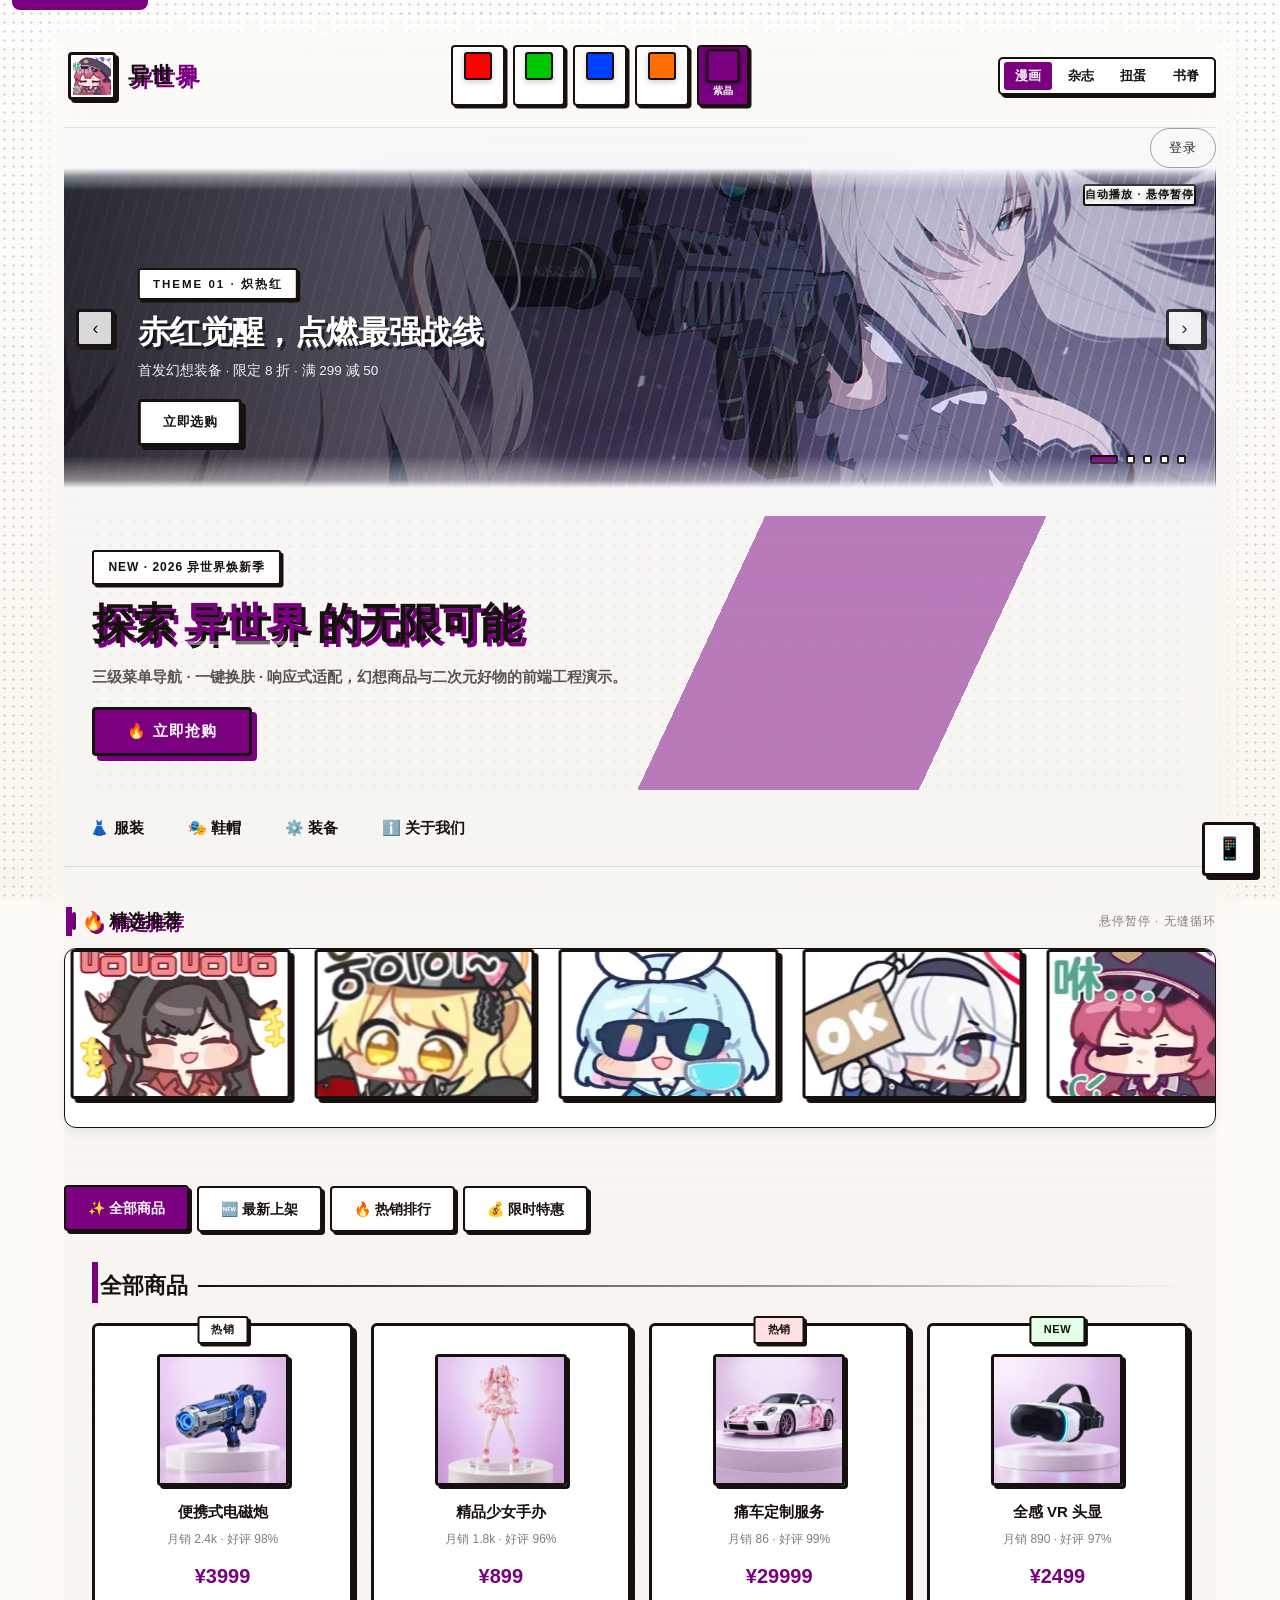
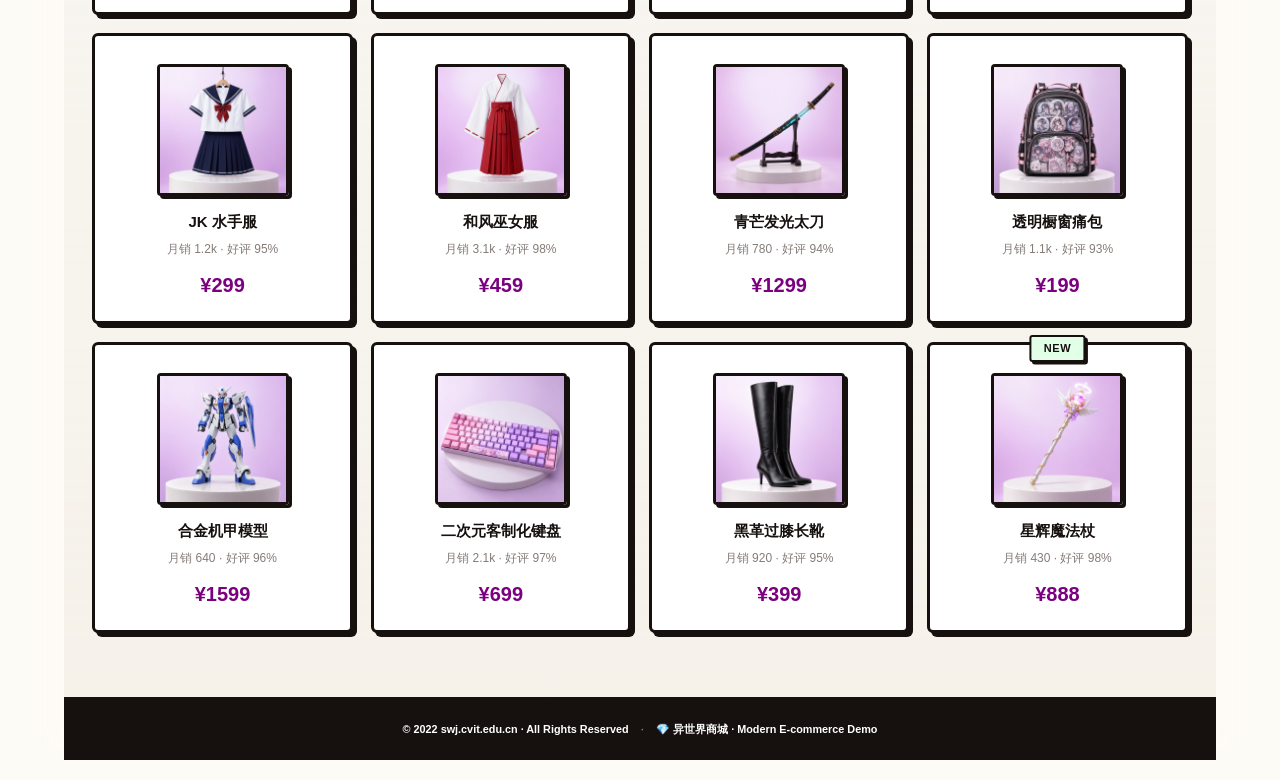
==== commit 5f1e7906: "fix(carousel): 轮播箭头 hover 时掉出垂直居中位置 现象：鼠标移到「下一张」箭头上，按钮从垂直居中跳到偏下，同时整块变绿。  根因：箭头靠 base 样式里的 transform:" ====
--- a/index.html
+++ b/index.html
@@ -6,19 +6,19 @@
     <meta name="description" content="异世界商城 — 二次元幻想装备、手办周边与数码好物一站式浏览，支持一键换肤">
     <title>异世界商城 MODERN · 主题演示</title>
     <link rel="icon" href="favicon.svg" type="image/svg+xml">
-    <link rel="stylesheet" href="css/style.css?v=20261110d">
-    <link rel="stylesheet" href="css/modal.css?v=20261110d">
+    <link rel="stylesheet" href="css/style.css?v=20261110e">
+    <link rel="stylesheet" href="css/modal.css?v=20261110e">
     <link rel="stylesheet" href="css/orders.css?v=1">
-    <link rel="stylesheet" href="css/banner.css?v=20261110d">
+    <link rel="stylesheet" href="css/banner.css?v=20261110e">
     <!-- 三套并行视觉风格（通过 body.visual-* 切换，互不干扰） -->
-    <link rel="stylesheet" href="css/visual-manga.css?v=20261110d">
+    <link rel="stylesheet" href="css/visual-manga.css?v=20261110e">
     <!-- 增量层：消解分层，把各区块铺进同一张连续画布 -->
-    <link rel="stylesheet" href="css/visual-flow.css?v=20261110d">
+    <link rel="stylesheet" href="css/visual-flow.css?v=20261110e">
     <!-- 第四套：编辑排版·打破网格（须在通用层之后，自行接管编排） -->
-    <link rel="stylesheet" href="css/visual-editorial.css?v=20261110d">
+    <link rel="stylesheet" href="css/visual-editorial.css?v=20261110e">
     <!-- 第五套：扭蛋商店（塑料+金属材质，最后加载） -->
-    <link rel="stylesheet" href="css/visual-gacha.css?v=20261110d">
-    <link rel="stylesheet" href="css/visual-spine.css?v=20261110d">
+    <link rel="stylesheet" href="css/visual-gacha.css?v=20261110e">
+    <link rel="stylesheet" href="css/visual-spine.css?v=20261110e">
 </head>
 <body class="visual-manga">
 
@@ -509,10 +509,10 @@
         </div>
     </div>
 
-    <script src="js/mulModal.base.js?v=20261110d"></script>
-    <script src="js/banner-carousel.js?v=20261110d"></script>
+    <script src="js/mulModal.base.js?v=20261110e"></script>
+    <script src="js/banner-carousel.js?v=20261110e"></script>
     <script src="js/orders.js?v=1" defer></script>
-    <script src="js/main.js?v=20261110d" defer></script>
+    <script src="js/main.js?v=20261110e" defer></script>
 
 </body>
 </html>
--- a/css/visual-gacha.css
+++ b/css/visual-gacha.css
@@ -298,7 +298,7 @@
 }
 
 body.visual-gacha .banner-arrow:hover {
-    transform: scale(1.1);
+    transform: translateY(-50%) scale(1.1);
     border-color: var(--ga-candy);
 }
 
--- a/css/visual-spine.css
+++ b/css/visual-spine.css
@@ -376,7 +376,7 @@
     transition: background .25s ease, border-color .25s ease;
 }
 
-body.visual-spine .banner-arrow:hover { background: rgba(255, 255, 255, .14); transform: none; }
+body.visual-spine .banner-arrow:hover { background: rgba(255, 255, 255, .14); transform: translateY(-50%); }  /* 必须保留垂直居中，否则 hover 时会跳到 top:50% */
 
 body.visual-spine .banner-dots button {
     width: 22px;
@@ -1449,8 +1449,9 @@
 
 /* 11) banner 主标签与 CTA 已用主题色，这里让箭头 hover 也响应 */
 body.visual-spine .banner-arrow:hover {
-    background: var(--sp-accent);
+    background: color-mix(in srgb, var(--sp-accent) 26%, rgba(18, 16, 14, .5));
     border-color: var(--sp-accent);
+    color: #fff;
 }
 
 /* 12) 弹窗确认按钮 */
